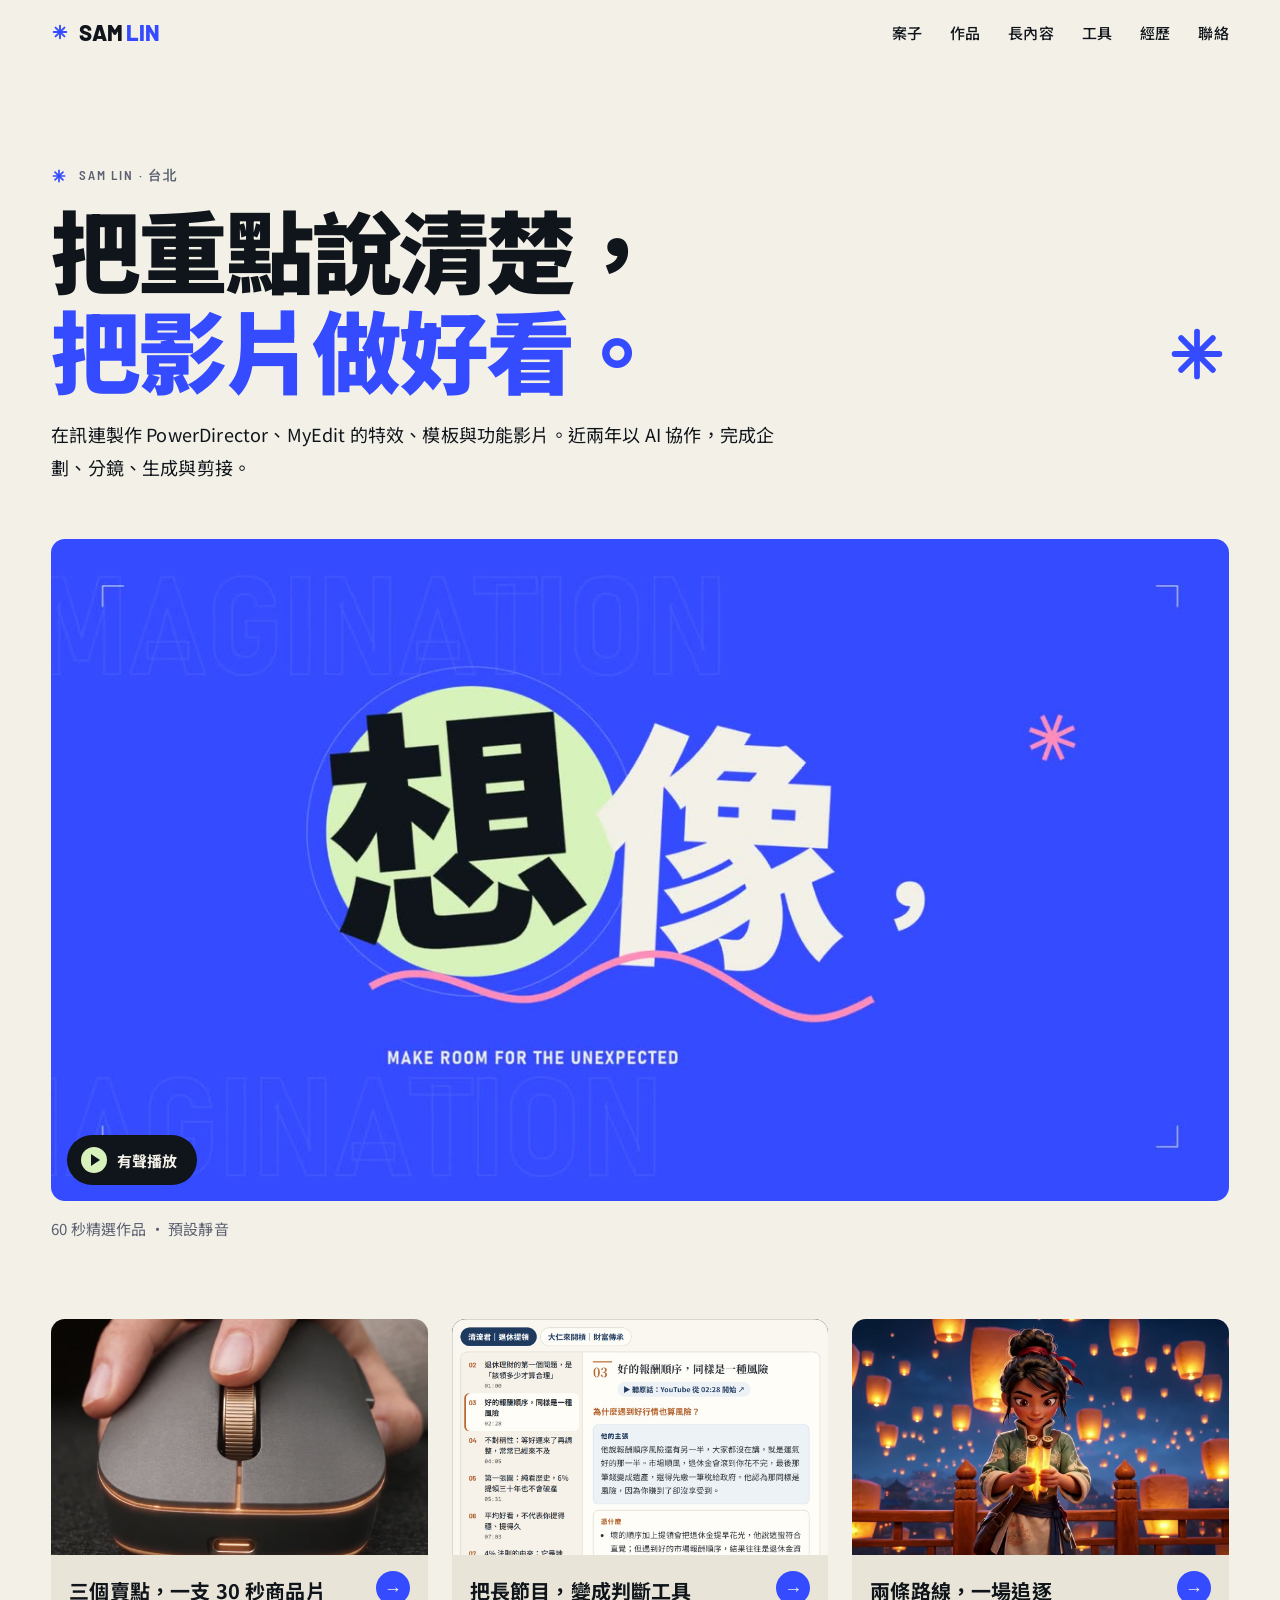
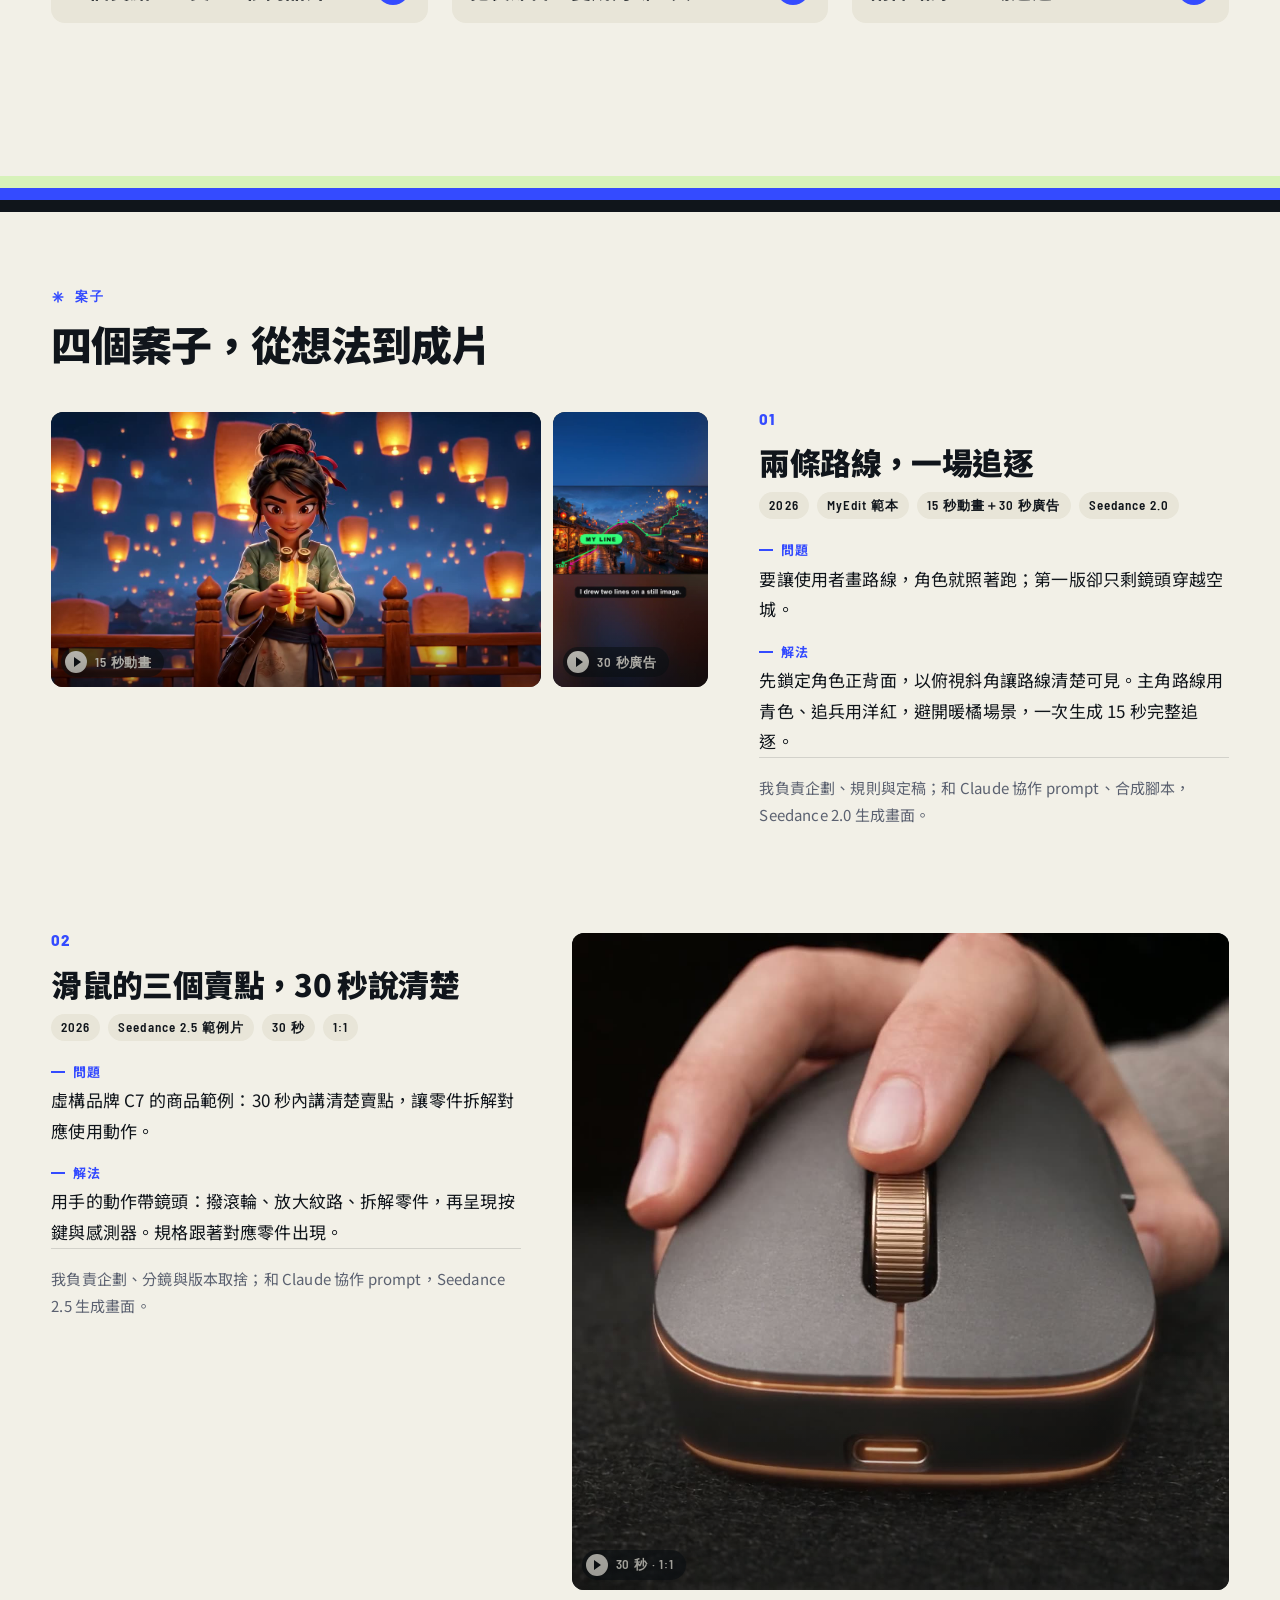
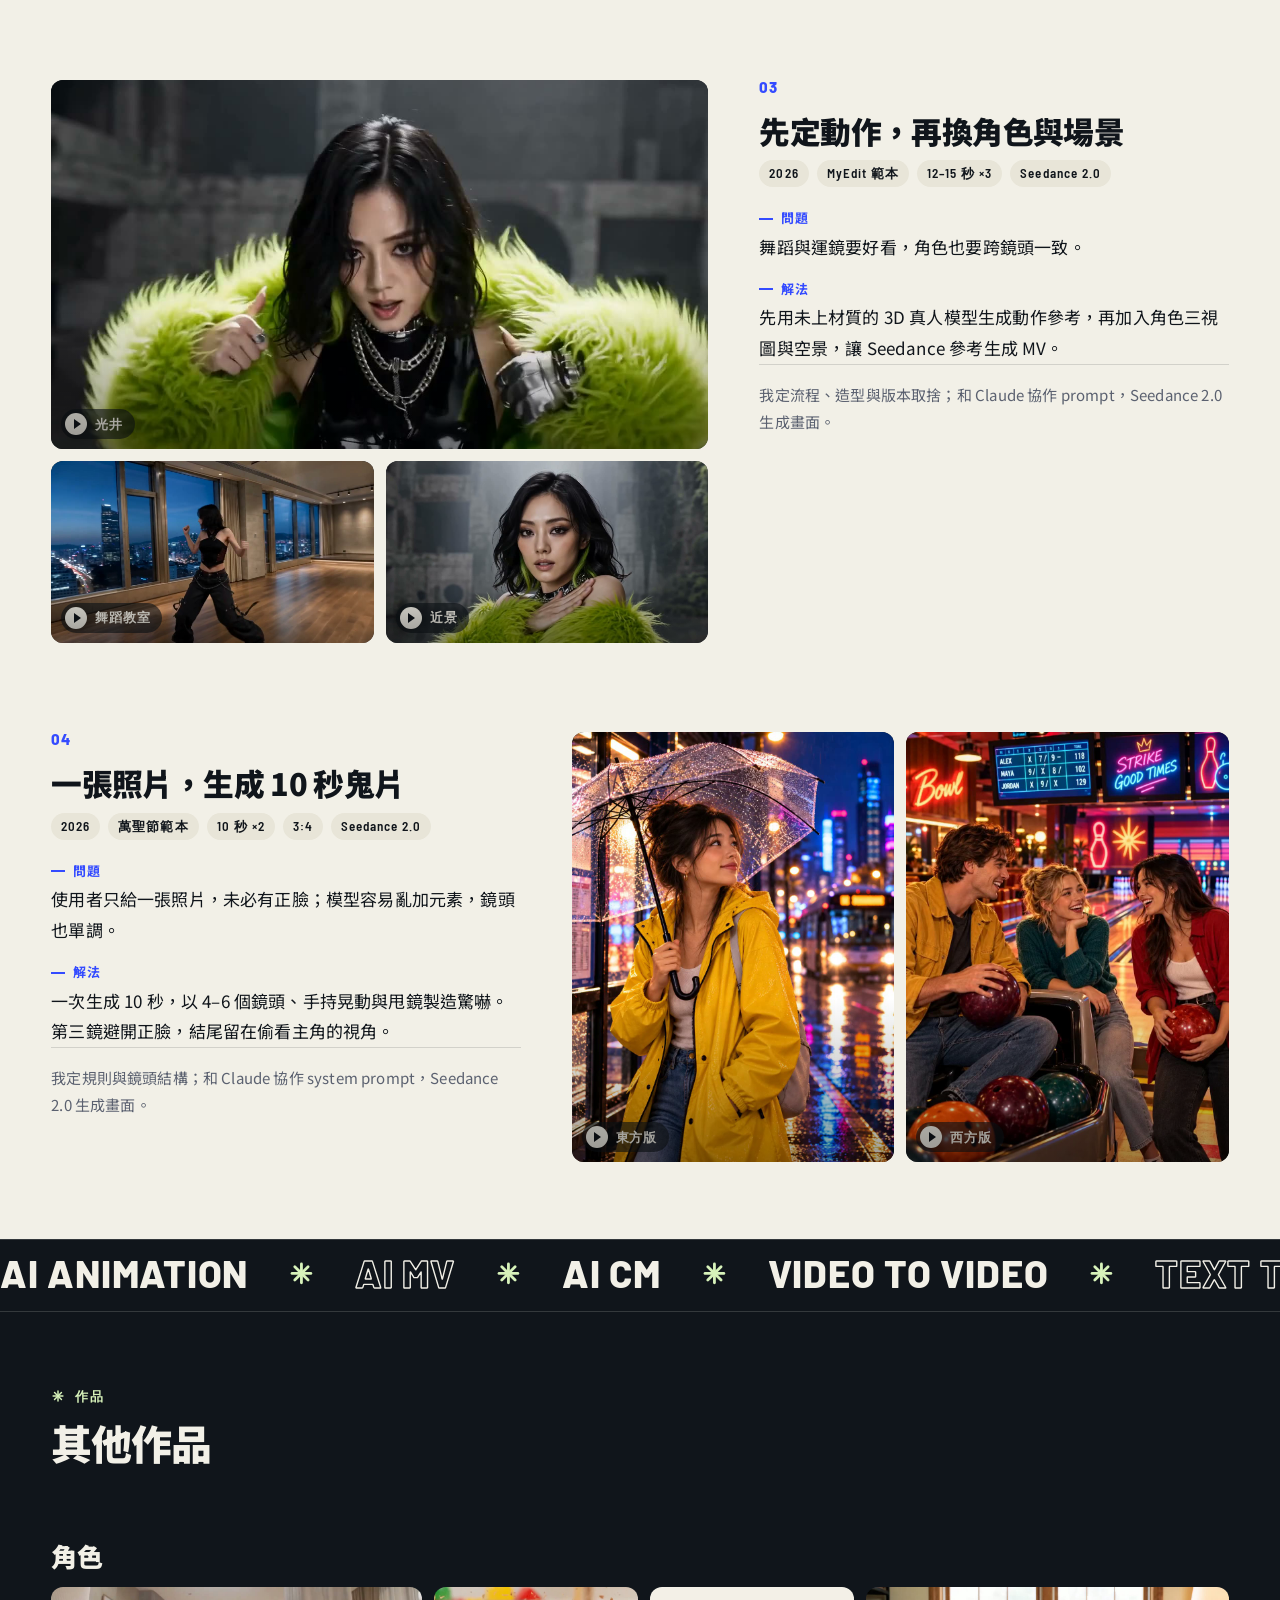
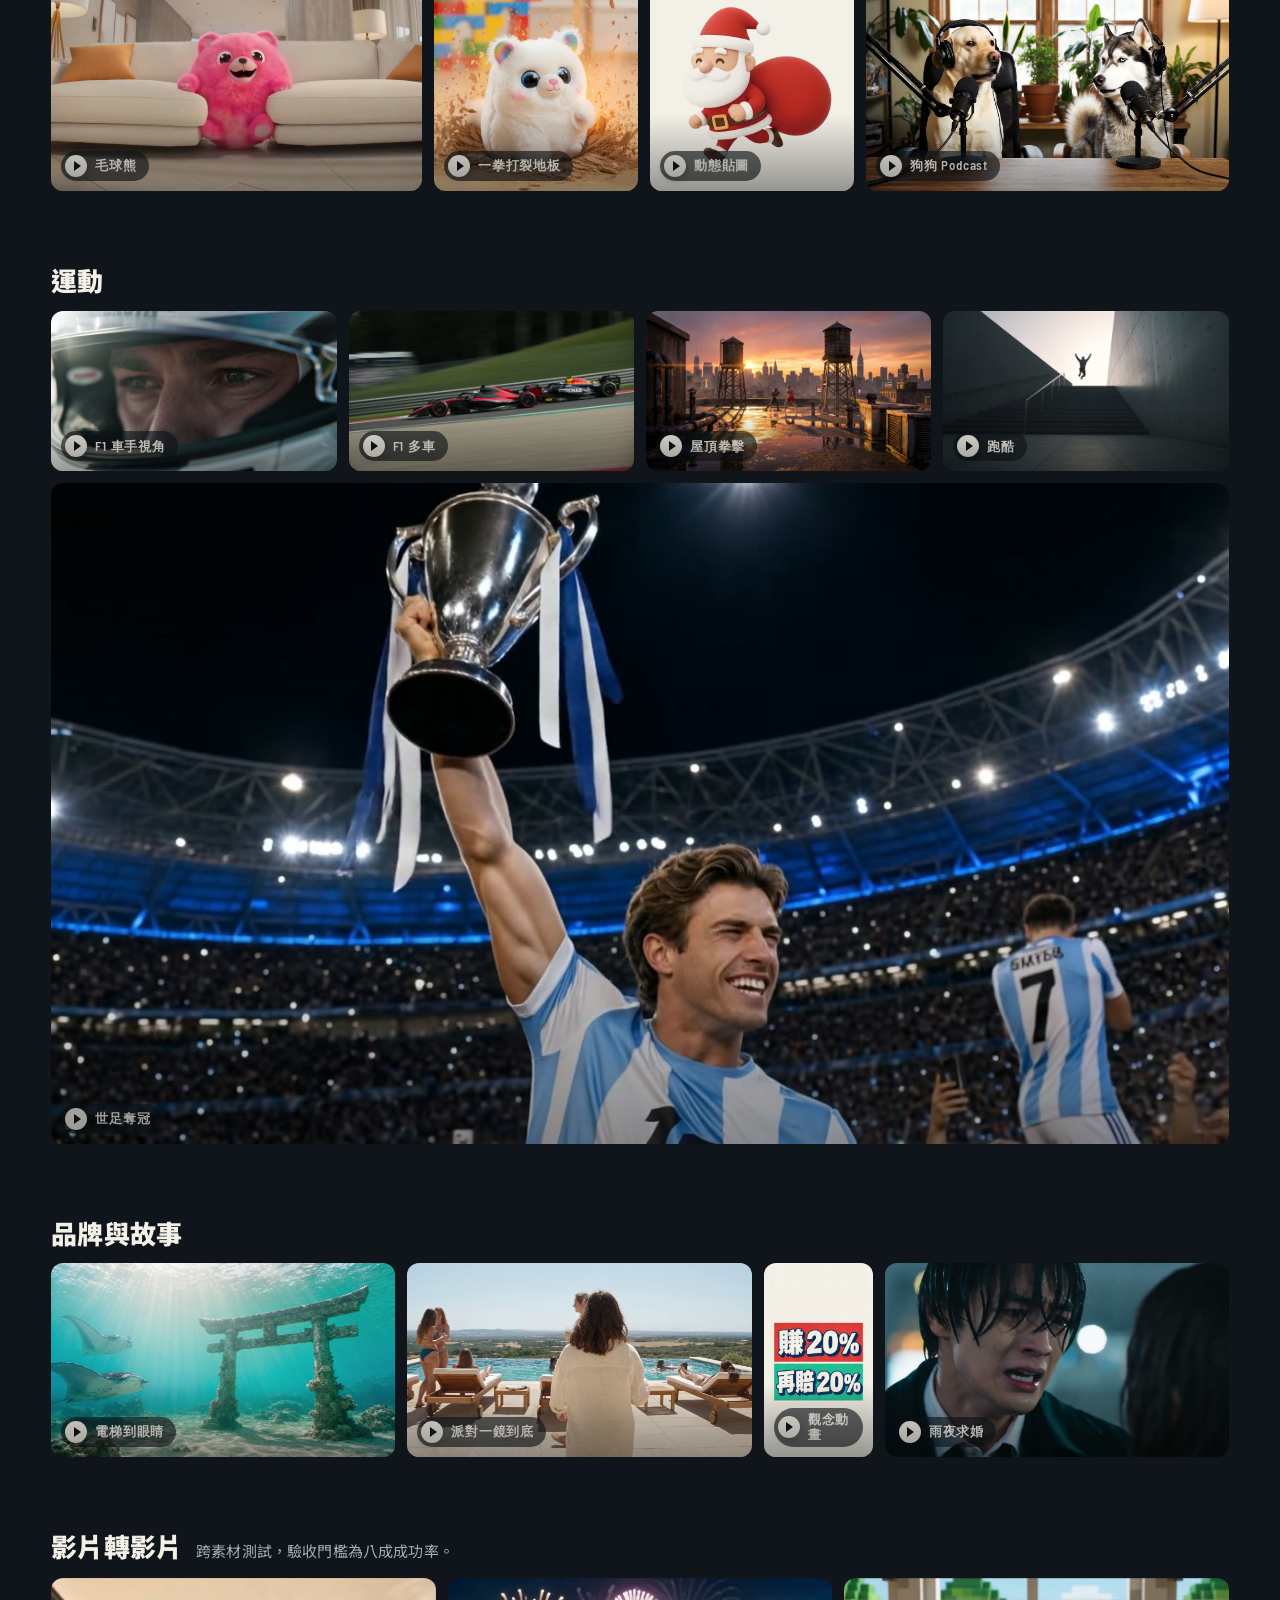
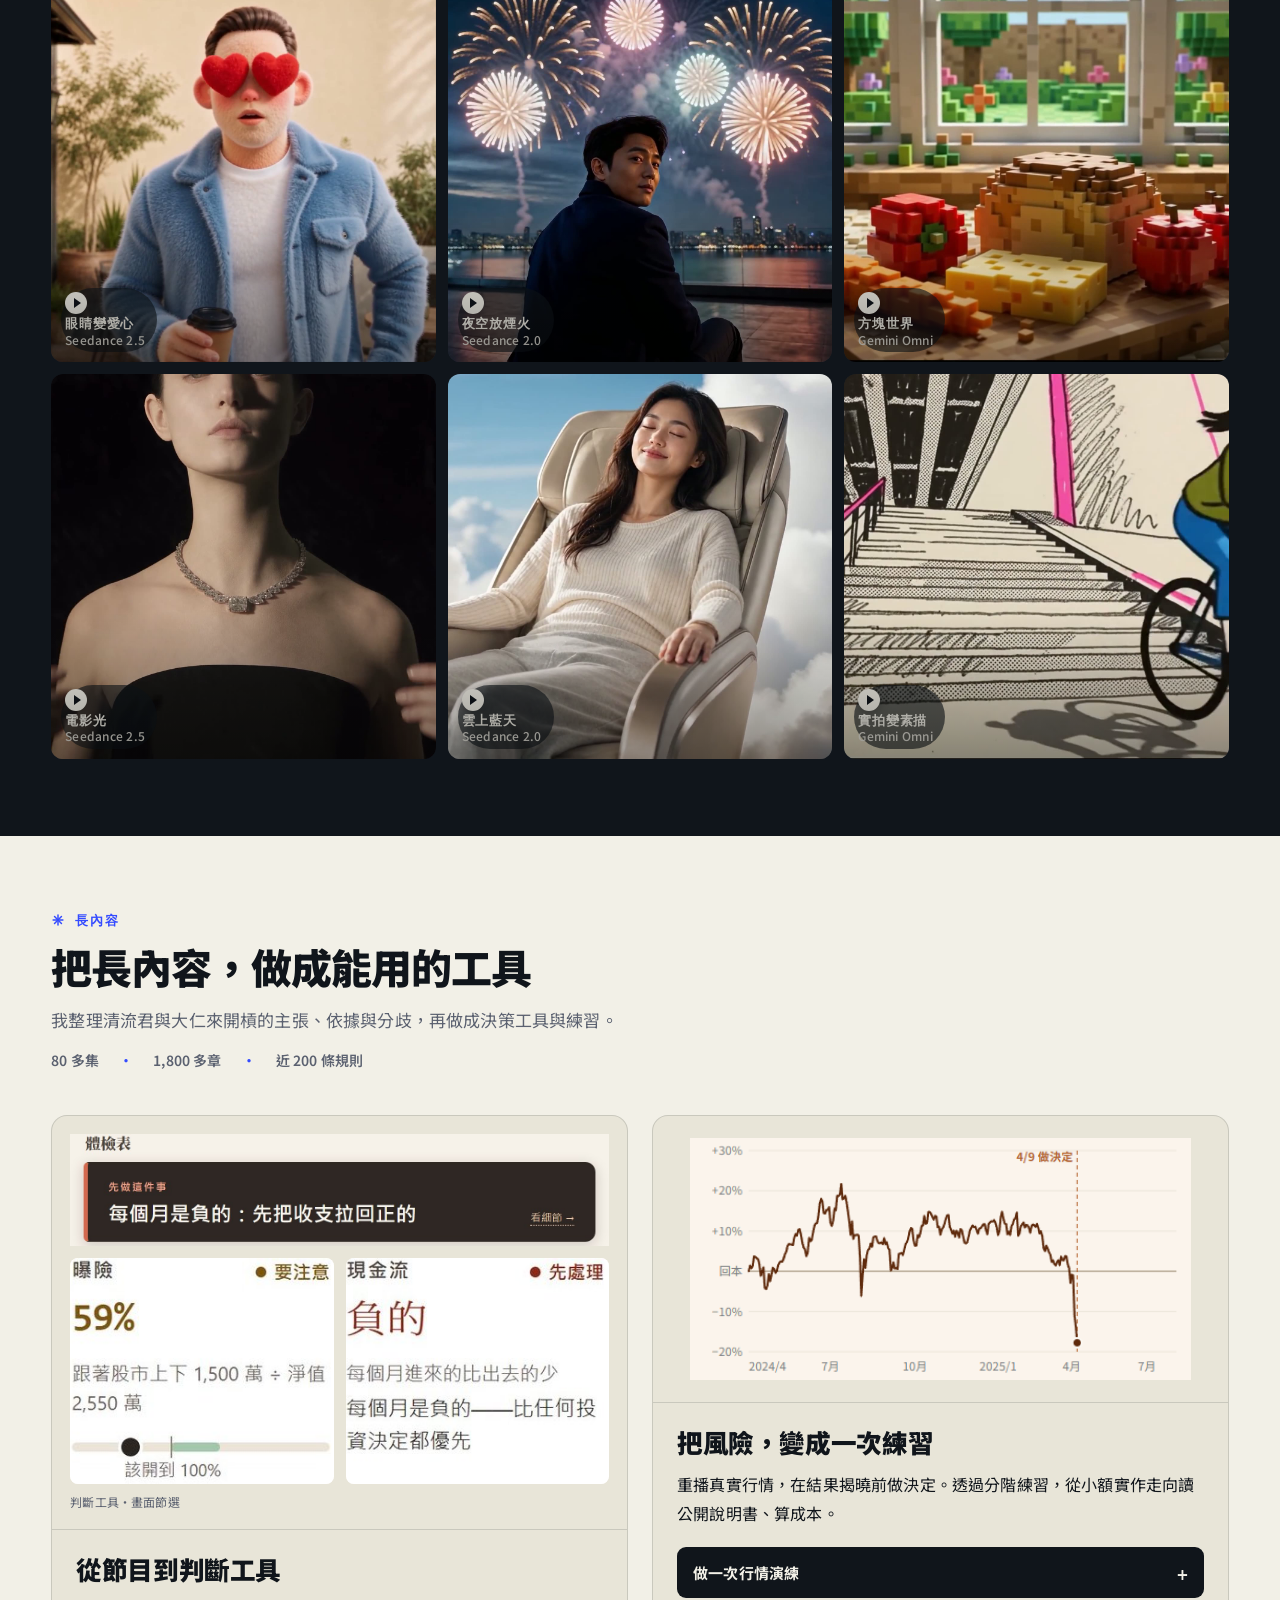
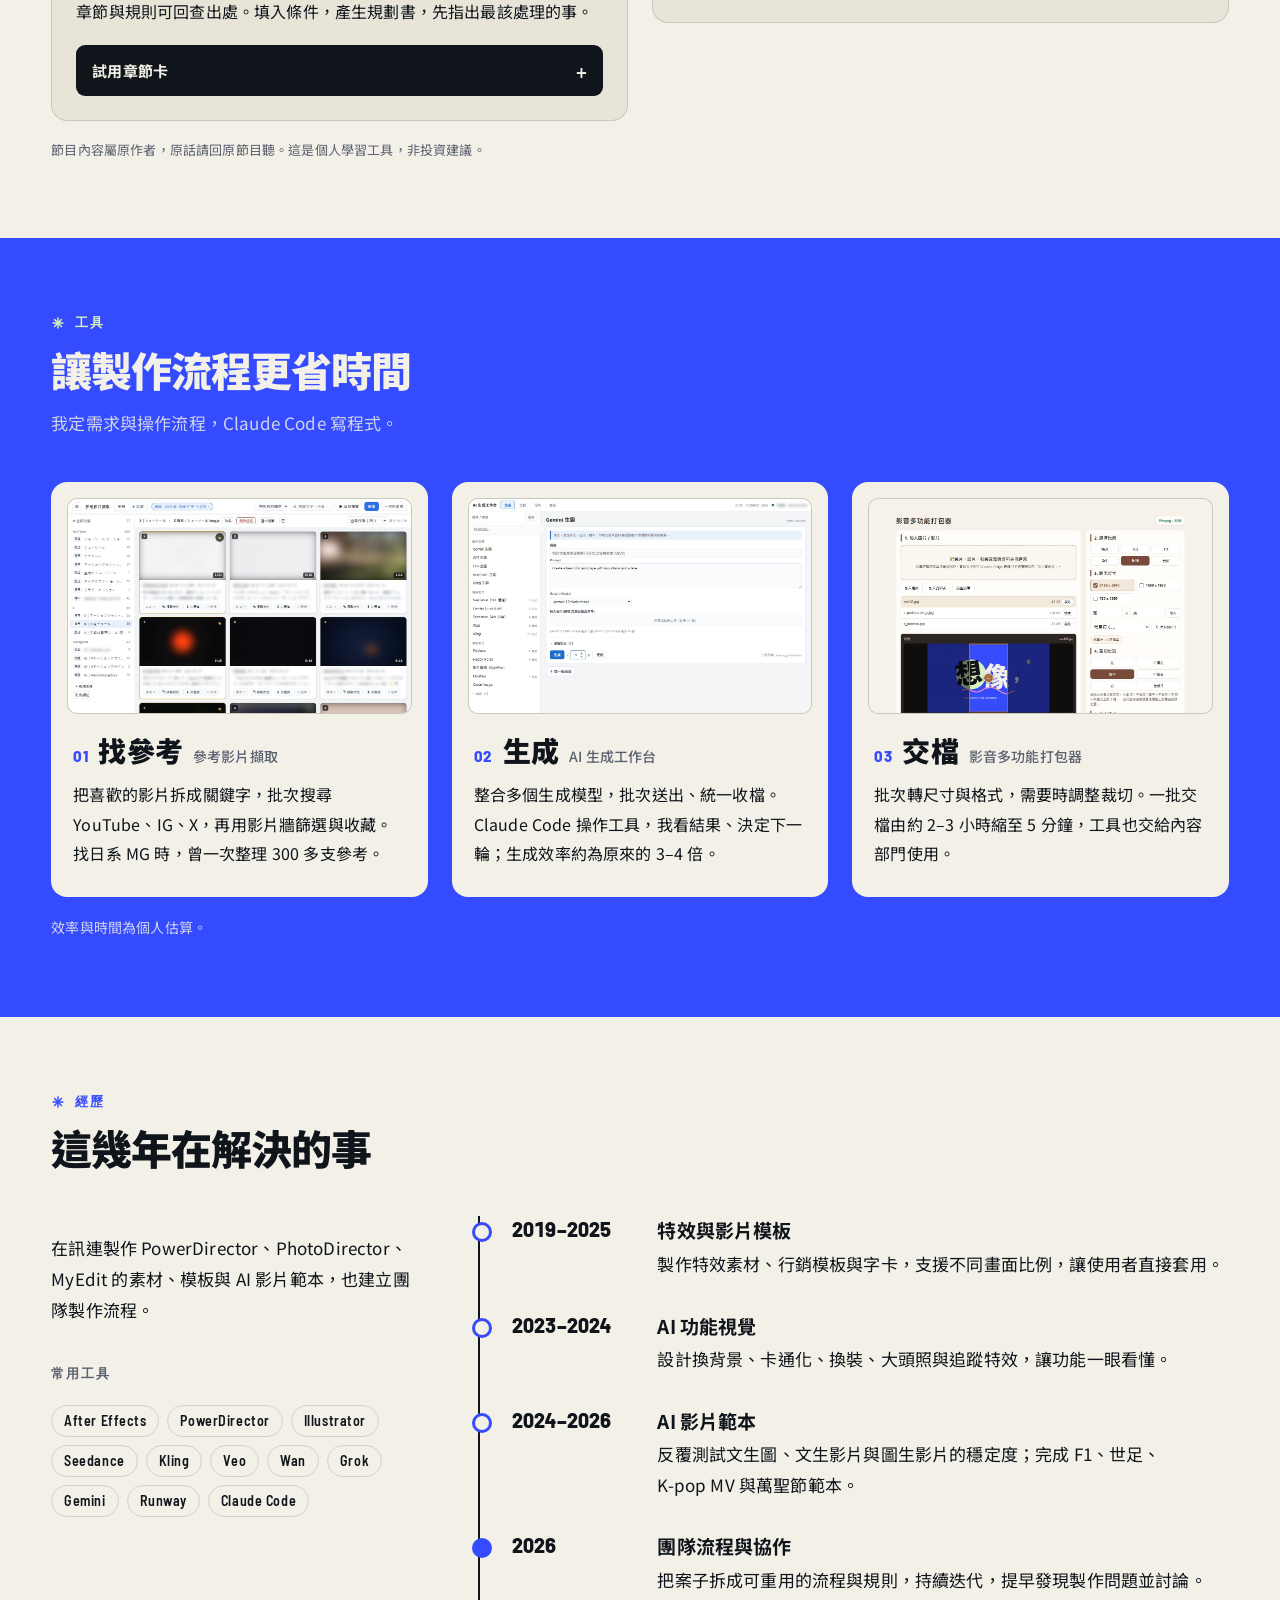
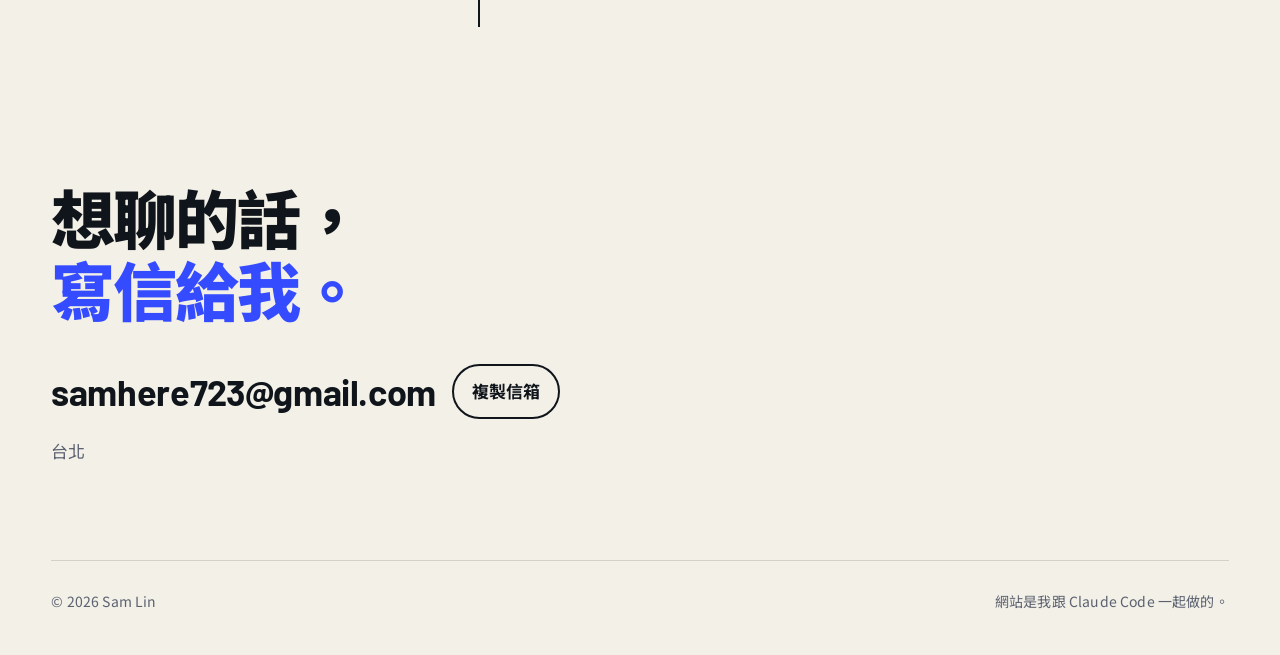
==== docs/index.html @ 6fba2be2 "Improve dashboard preview and remove redundant case copy" ====
<!doctype html>
<html lang="zh-Hant-TW">
<head>
<meta charset="utf-8">
<meta name="viewport" content="width=device-width, initial-scale=1, viewport-fit=cover">
<!--ARTIFACT-HEAD-->
<title>Sam Lin 作品集</title>
<meta name="description" content="Sam Lin，台北。把重點說清楚，把影片做好看。商業影片、動態設計與 AI 動畫。">
<link rel="preconnect" href="https://fonts.googleapis.com">
<link rel="preconnect" href="https://fonts.gstatic.com" crossorigin>
<link rel="stylesheet" href="https://fonts.googleapis.com/css2?family=Barlow:wght@500;700;800&family=Barlow+Semi+Condensed:wght@500;600;700&family=Noto+Sans+TC:wght@400;500;700;900&display=swap">
<link rel="stylesheet" href="assets/site.css">
<link rel="stylesheet" href="assets/drill.css">
<link rel="stylesheet" href="assets/chapters.css">
<!--/ARTIFACT-HEAD-->
</head>
<body>
<!--ARTIFACT-BODY-->
<svg width="0" height="0" style="position:absolute" aria-hidden="true">
  <symbol id="m" viewBox="0 0 40 40"><line x1="6" y1="20" x2="34" y2="20"/><line x1="20" y1="6" x2="20" y2="34"/><line x1="10.1" y1="10.1" x2="29.9" y2="29.9"/><line x1="29.9" y1="10.1" x2="10.1" y2="29.9"/></symbol>
</svg>

<header class="top" id="top">
  <div class="wrap">
    <a class="brand" href="#hero" aria-label="Sam Lin 回到頂端"><svg class="mark"><use href="#m"/></svg><span>SAM <span class="lin">LIN</span></span></a>
    <nav class="nav" aria-label="主選單">
      <a href="#cases">案子</a>
      <a href="#works" class="opt">作品</a>
      <a href="#longform" class="opt">長內容</a>
      <a href="#tools" class="opt">工具</a>
      <a href="#career" class="opt">經歷</a>
      <a href="#contact">聯絡</a>
    </nav>
  </div>
</header>

<main>
<section class="hero" id="hero">
  <div class="wrap">
    <div class="hero-head">
      <div>
        <p class="who label"><svg class="mark spin"><use href="#m"/></svg>Sam Lin · 台北</p>
        <h1 id="h1"><span class="l1">把重點說清楚，</span><span class="l2">把影片做好看。</span></h1>
      </div>
      <svg class="mark hero-mark spin" aria-hidden="true"><use href="#m"/></svg>
    </div>
    <p class="lede">在訊連製作 PowerDirector、MyEdit 的特效、模板與功能影片。近兩年以 AI 協作，完成企劃、分鏡、生成與剪接。</p>

    <div class="reel">
      <div class="reel-frame">
        <video id="reelLoop" src="media/reel60_v9_720.mp4" poster="media/poster/reel60_v9.jpg" autoplay muted loop playsinline preload="auto" aria-label="60 秒作品集剪輯，靜音循環播放"></video>
        <button class="play-btn" type="button" data-full="media/reel60_v9_1080.mp4" data-ratio="1.7778" data-title="60 秒作品集剪輯" data-note="這兩年的作品：運動、MV、角色動畫、鬼片範本、產品片、影片轉影片，精選成 60 秒。"><span class="tri"></span>有聲播放</button>
      </div>
      <div class="reel-bar"><p>60 秒精選作品 · 預設靜音</p></div>
    </div>

    <div class="proofs">
      <div class="proof-grid">
        <a class="proof" href="#case-mouse">
          <div class="media" data-autopv="media/pv/w_mouse.mp4"><img src="media/poster/w_mouse.jpg" alt="C7 滑鼠的磁力滾輪特寫" loading="lazy"></div>
          <div class="txt"><b>三個賣點，一支 <span class="nw">30 秒</span>商品片</b><span class="arrow" aria-hidden="true">→</span></div>
        </a>
        <a class="proof" href="#longform">
          <div class="media"><img src="img/fin_chapter_clear.jpg" alt="章節卡：清流君 EP33 第 3 章，左邊是章節列表，右邊是他的主張" loading="lazy" style="object-position: 0 0"></div>
          <div class="txt"><b>把長節目，變成判斷工具</b><span class="arrow" aria-hidden="true">→</span></div>
        </a>
        <a class="proof" href="#case-path">
          <div class="media" data-autopv="media/pv/w_lantern.mp4"><img src="media/poster/w_lantern.jpg" alt="3D 動畫少女在燈籠水鄉奔跑" loading="lazy"></div>
          <div class="txt"><b>兩條路線，一場追逐</b><span class="arrow" aria-hidden="true">→</span></div>
        </a>
      </div>
    </div>
  </div>
</section>

<div class="stripes pre" aria-hidden="true"><i></i><i></i><i></i></div>

<section class="sec" id="cases">
  <div class="wrap">
    <div class="sec-head">
      <p class="label"><svg class="mark"><use href="#m"/></svg>案子</p>
      <h2>四個案子，從想法到成片</h2>
    </div>

    <div class="cases">
      <!-- 1 -->
      <article class="case" id="case-path">
        <div class="case-media">
          <div class="reelrow">
            <button class="clip" type="button" style="--ar:1.7778" data-pv="media/pv/w_lantern.mp4" data-full="media/w_lantern.mp4" data-ratio="1.7778" data-title="燈籠水鄉的追逐（15 秒動畫）" data-note="一次生成 15 秒。主角的路線畫亮青色，追兵畫洋紅。">
              <img src="media/poster/w_lantern.jpg" alt="手拿發光卷軸的動畫少女，背景是滿天燈籠" loading="lazy"><span class="cap"><span class="dot"></span>15 秒動畫</span>
            </button>
            <button class="clip" type="button" style="--ar:.5625" data-pv="media/pv/w_explainer.mp4" data-full="media/w_explainer.mp4" data-ratio=".5625" data-title="MyEdit 路徑範本廣告（30 秒直式）" data-note="虛擬主持人講、畫面示範，全英文。畫面已定稿，配樂和音效還沒上。">
              <img src="media/poster/w_explainer.jpg" alt="直式廣告畫面，靜態圖上畫了一條綠色路線" loading="lazy"><span class="cap"><span class="dot"></span>30 秒廣告</span>
            </button>
          </div>
        </div>
        <div class="case-text">
          <p class="case-no">01</p>
          <h3>兩條路線，一場追逐</h3>
          <ul class="meta"><li>2026</li><li>MyEdit 範本</li><li>15 秒動畫＋30 秒廣告</li><li>Seedance 2.0</li></ul>
          <dl class="beats4">
            <div><dt>問題</dt><dd>要讓使用者畫路線，角色就照著跑；第一版卻只剩鏡頭穿越空城。</dd></div>
            <div><dt>解法</dt><dd>先鎖定角色正背面，以俯視斜角讓路線清楚可見。主角路線用青色、追兵用洋紅，避開暖橘場景，一次生成 15 秒完整追逐。</dd></div>
          </dl>
          <p class="role">我負責企劃、規則與定稿；和 Claude 協作 prompt、合成腳本，Seedance 2.0 生成畫面。</p>
        </div>
      </article>

      <!-- 2 -->
      <article class="case flip" id="case-mouse">
        <div class="case-media">
          <div class="reelrow">
            <button class="clip" type="button" style="--ar:1" data-pv="media/pv/w_mouse.mp4" data-full="media/w_mouse.mp4" data-ratio="1" data-title="C7 滑鼠（30 秒，1:1）" data-note="Seedance 2.5 的商品片範例，品牌是虛構的。手指撥滾輪，鏡頭就跟著鑽進去拆開。">
              <img src="media/poster/w_mouse.jpg" alt="手放在深灰色滑鼠上，金色滾輪，機身邊緣透出琥珀色光" loading="lazy"><span class="cap"><span class="dot"></span>30 秒 · 1:1</span>
            </button>
          </div>
        </div>
        <div class="case-text">
          <p class="case-no">02</p>
          <h3>滑鼠的三個賣點，30 秒說清楚</h3>
          <ul class="meta"><li>2026</li><li>Seedance 2.5 範例片</li><li>30 秒</li><li>1:1</li></ul>
          <dl class="beats4">
            <div><dt>問題</dt><dd>虛構品牌 C7 的商品範例：30 秒內講清楚賣點，讓零件拆解對應使用動作。</dd></div>
            <div><dt>解法</dt><dd>用手的動作帶鏡頭：撥滾輪、放大紋路、拆解零件，再呈現按鍵與感測器。規格跟著對應零件出現。</dd></div>
          </dl>
          <p class="role">我負責企劃、分鏡與版本取捨；和 Claude 協作 prompt，Seedance 2.5 生成畫面。</p>
        </div>
      </article>

      <!-- 3 -->
      <article class="case" id="case-dance">
        <div class="case-media">
          <div class="reelrow">
            <button class="clip" type="button" style="--ar:1.7778" data-pv="media/pv/w_mv_coat.mp4" data-full="media/w_mv_coat.mp4" data-ratio="1.7778" data-title="K-pop 舞蹈 MV：光井" data-note="角色三視圖＋空景＋動作參考片，Seedance 2.0 參考生影片。">
              <img src="media/poster/w_mv_coat.jpg" alt="穿螢光綠毛外套的舞者站在廢墟光井下" loading="lazy"><span class="cap"><span class="dot"></span>光井</span>
            </button>
          </div>
          <div class="reelrow">
            <button class="clip" type="button" style="--ar:1.7778" data-pv="media/pv/w_mv_dance.mp4" data-full="media/w_mv_dance.mp4" data-ratio="1.7778" data-title="K-pop 舞蹈 MV：舞蹈教室" data-note="同一個流程，換一個場景和角色。">
              <img src="media/poster/w_mv_dance.jpg" alt="夜景高樓裡的舞蹈教室，一位舞者" loading="lazy"><span class="cap"><span class="dot"></span>舞蹈教室</span>
            </button>
            <button class="clip" type="button" style="--ar:1.7778" data-pv="media/pv/w_mv_close.mp4" data-full="media/w_mv_close.mp4" data-ratio="1.7778" data-title="K-pop 舞蹈 MV：近景" data-note="先有分鏡再重新生成的版本。">
              <img src="media/poster/w_mv_close.jpg" alt="舞者近景，綠色毛外套" loading="lazy"><span class="cap"><span class="dot"></span>近景</span>
            </button>
          </div>
        </div>
        <div class="case-text">
          <p class="case-no">03</p>
          <h3>先定動作，再換角色與場景</h3>
          <ul class="meta"><li>2026</li><li>MyEdit 範本</li><li>12–15 秒 ×3</li><li>Seedance 2.0</li></ul>
          <dl class="beats4">
            <div><dt>問題</dt><dd>舞蹈與運鏡要好看，角色也要跨鏡頭一致。</dd></div>
            <div><dt>解法</dt><dd>先用未上材質的 3D 真人模型生成動作參考，再加入角色三視圖與空景，讓 Seedance 參考生成 MV。</dd></div>
          </dl>
          <p class="role">我定流程、造型與版本取捨；和 Claude 協作 prompt，Seedance 2.0 生成畫面。</p>
        </div>
      </article>

      <!-- 4 -->
      <article class="case flip" id="case-horror">
        <div class="case-media">
          <div class="reelrow">
            <button class="clip" type="button" style="--ar:.75" data-pv="media/pv/w_horror_east.mp4" data-full="media/w_horror_east.mp4" data-ratio=".75" data-title="萬聖節範本：東方版" data-note="雨夜的公車站。一張照片，一次生成 10 秒。">
              <img src="media/poster/w_horror_east.jpg" alt="雨夜公車站，穿黃色雨衣、撐透明傘的女生" loading="lazy"><span class="cap"><span class="dot"></span>東方版</span>
            </button>
            <button class="clip" type="button" style="--ar:.75" data-pv="media/pv/w_horror_west.mp4" data-full="media/w_horror_west.mp4" data-ratio=".75" data-title="萬聖節範本：西方版" data-note="保齡球館。最後一刀收在偷看主角的視角。">
              <img src="media/poster/w_horror_west.jpg" alt="保齡球館裡的三個朋友" loading="lazy"><span class="cap"><span class="dot"></span>西方版</span>
            </button>
          </div>
        </div>
        <div class="case-text">
          <p class="case-no">04</p>
          <h3>一張照片，生成 10 秒鬼片</h3>
          <ul class="meta"><li>2026</li><li>萬聖節範本</li><li>10 秒 ×2</li><li>3:4</li><li>Seedance 2.0</li></ul>
          <dl class="beats4">
            <div><dt>問題</dt><dd>使用者只給一張照片，未必有正臉；模型容易亂加元素，鏡頭也單調。</dd></div>
            <div><dt>解法</dt><dd>一次生成 10 秒，以 4–6 個鏡頭、手持晃動與甩鏡製造驚嚇。第三鏡避開正臉，結尾留在偷看主角的視角。</dd></div>
          </dl>
          <p class="role">我定規則與鏡頭結構；和 Claude 協作 system prompt，Seedance 2.0 生成畫面。</p>
        </div>
      </article>
    </div>
  </div>
</section>

<section class="dark" id="works">
  <div class="marquee" aria-hidden="true">
    <div class="marquee-track">
      <span>AI ANIMATION <svg class="mark"><use href="#m"/></svg></span><span>AI MV <svg class="mark"><use href="#m"/></svg></span><span>AI CM <svg class="mark"><use href="#m"/></svg></span><span>VIDEO TO VIDEO <svg class="mark"><use href="#m"/></svg></span><span>TEXT TO VIDEO <svg class="mark"><use href="#m"/></svg></span><span>TEMPLATE <svg class="mark"><use href="#m"/></svg></span>
      <span>AI ANIMATION <svg class="mark"><use href="#m"/></svg></span><span>AI MV <svg class="mark"><use href="#m"/></svg></span><span>AI CM <svg class="mark"><use href="#m"/></svg></span><span>VIDEO TO VIDEO <svg class="mark"><use href="#m"/></svg></span><span>TEXT TO VIDEO <svg class="mark"><use href="#m"/></svg></span><span>TEMPLATE <svg class="mark"><use href="#m"/></svg></span>
    </div>
  </div>
  <div class="wrap sec">
    <div class="sec-head">
      <p class="label"><svg class="mark"><use href="#m"/></svg>作品</p>
      <h2>其他作品</h2>
    </div>

    <div class="group">
      <div class="group-head"><h3>角色</h3></div>
      <div class="wall">
        <button class="clip" type="button" style="--ar:1.8182" data-pv="media/pv/w_bounce.mp4" data-full="media/w_bounce.mp4" data-ratio="1.8182" data-title="毛球熊在客廳裡彈來彈去" data-note="Grok 生成的角色短片，20 秒。最後撞上玻璃桌。"><img src="media/poster/w_bounce.jpg" alt="粉紅毛球熊坐在沙發上" loading="lazy"><span class="cap"><span class="dot"></span>毛球熊</span></button>
        <button class="clip" type="button" style="--ar:1" data-pv="media/pv/w_smash.mp4" data-full="media/w_smash.mp4" data-ratio="1" data-title="一拳打裂地板" data-note="Grok 生成，25 秒。白色小毛球一拳打下去，整片木地板從中間裂開。"><img src="media/poster/w_smash.jpg" alt="白色毛球小怪獸坐在裂開的木地板上" loading="lazy"><span class="cap"><span class="dot"></span>一拳打裂地板</span></button>
        <button class="clip" type="button" style="--ar:1" data-pv="media/pv/s_santa.mp4" data-full="media/s_santa.mp4" data-ratio="1" data-title="聖誕老人走路循環" data-note="聖誕角色的動態貼圖，原檔是綠幕輸出，這裡去背放在紙色底上。2025。"><img src="media/poster/s_santa.jpg" alt="背著紅布袋的聖誕老人" loading="lazy"><span class="cap"><span class="dot"></span>動態貼圖</span></button>
        <button class="clip" type="button" style="--ar:1.7778" data-pv="media/pv/s_podcast_dogs.mp4" data-full="media/s_podcast_dogs.mp4" data-ratio="1.7778" data-title="兩隻狗錄 Podcast" data-note="Veo 3 的範本測試，8 秒，有聲。2025。"><img src="media/poster/s_podcast_dogs.jpg" alt="兩隻狗戴耳機對著麥克風" loading="lazy"><span class="cap"><span class="dot"></span>狗狗 Podcast</span></button>
      </div>
    </div>

    <div class="group">
      <div class="group-head"><h3>運動</h3></div>
      <div class="wall">
        <button class="clip" type="button" style="--ar:1.7778" data-pv="media/pv/w_f1_helmet.mp4" data-full="media/w_f1_helmet.mp4" data-ratio="1.7778" data-title="F1 車手視角" data-note="4K 輸出，15 秒。"><img src="media/poster/w_f1_helmet.jpg" alt="F1 車手頭盔裡的眼睛" loading="lazy"><span class="cap"><span class="dot"></span>F1 車手視角</span></button>
        <button class="clip" type="button" style="--ar:1.7778" data-pv="media/pv/w_f1_cars.mp4" data-full="media/w_f1_cars.mp4" data-ratio="1.7778" data-title="F1 多車" data-note="4K 輸出，15 秒。"><img src="media/poster/w_f1_cars.jpg" alt="空拍 F1 賽道" loading="lazy"><span class="cap"><span class="dot"></span>F1 多車</span></button>
        <button class="clip" type="button" style="--ar:1.7778" data-pv="media/pv/w_boxing.mp4" data-full="media/w_boxing.mp4" data-ratio="1.7778" data-title="屋頂拳擊" data-note="Kling 生成，15 秒。"><img src="media/poster/w_boxing.jpg" alt="夕陽下屋頂上的兩個拳擊手" loading="lazy"><span class="cap"><span class="dot"></span>屋頂拳擊</span></button>
        <button class="clip" type="button" style="--ar:1.7778" data-pv="media/pv/w_skate.mp4" data-full="media/w_skate.mp4" data-ratio="1.7778" data-title="跑酷" data-note="照參考片生成的 8 秒片段，後來當影片轉影片的原始素材。"><img src="media/poster/w_skate.jpg" alt="逆光跳下階梯的人影" loading="lazy"><span class="cap"><span class="dot"></span>跑酷</span></button>
        <button class="clip" type="button" style="--ar:1.784" data-pv="media/pv/w_victory.mp4" data-full="media/w_victory.mp4" data-ratio="1.784" data-title="世足奪冠" data-note="世足範本的範例，美國、日本、台灣各一版，Kling 生成。這支是美國版。"><img src="media/poster/w_victory.jpg" alt="舉起獎盃的球員" loading="lazy"><span class="cap"><span class="dot"></span>世足奪冠</span></button>
      </div>
    </div>

    <div class="group">
      <div class="group-head"><h3>品牌與故事</h3></div>
      <div class="wall">
        <button class="clip" type="button" style="--ar:1.7778" data-pv="media/pv/w_worlds.mp4" data-full="media/w_worlds.mp4" data-ratio="1.7778" data-title="從電梯一路掉進一隻眼睛" data-note="Seedance 2.5 的文生影片範例，30 秒。電梯是往下的，所以每個轉場也往下走。結尾我只要眼睛閉起來，快剪的穿梭感要留著。"><img src="media/poster/w_worlds.jpg" alt="海底的鳥居和兩隻魟魚" loading="lazy"><span class="cap"><span class="dot"></span>電梯到眼睛</span></button>
        <button class="clip" type="button" style="--ar:1.781" data-pv="media/pv/w_party.mp4" data-full="media/w_party.mp4" data-ratio="1.781" data-title="派對一鏡到底，跳進泳池" data-note="Seedance 2.5 的圖生影片範例，30 秒。"><img src="media/poster/w_party.jpg" alt="走向無邊際泳池的女生" loading="lazy"><span class="cap"><span class="dot"></span>派對一鏡到底</span></button>
        <button class="clip" type="button" style="--ar:.5625" data-pv="media/pv/feib_idea2.mp4" data-full="media/feib_idea2_1080.mp4" data-ratio=".5625" data-title="賺 20% 再賠 20% 竟虧錢？" data-note="30 秒直式動畫。先用 AI 生出每一格的版面，把字和數字核對過，再生成影片、口白和音效。漲跌照台灣看盤的習慣，紅漲綠跌。"><img src="media/poster/feib_idea2.jpg" alt="直式動畫的開場：上半紅色色塊寫「賺 20%」，下半綠色色塊寫「再賠 20%」" loading="lazy"><span class="cap"><span class="dot"></span>觀念動畫</span></button>
        <button class="clip" type="button" style="--ar:1.7778" data-pv="media/pv/w_proposal.mp4" data-full="media/w_proposal.mp4" data-ratio="1.7778" data-title="雨夜求婚" data-note="日系純愛風的情緒戲，15 秒。"><img src="media/poster/w_proposal.jpg" alt="雨夜裡哭著拿出戒指的男生" loading="lazy"><span class="cap"><span class="dot"></span>雨夜求婚</span></button>
      </div>
    </div>

    <div class="group">
      <div class="group-head"><h3>影片轉影片</h3><p>跨素材測試，驗收門檻為八成成功率。</p></div>
      <div class="vtv">
        <button class="clip" type="button" data-pv="media/pv/vtv027_swipe.mp4" data-full="media/vtv027_swipe.mp4" data-ratio="1" data-title="眼睛變愛心" data-note="Seedance 2.5。這個效果是靠我指定參考圖怎麼裁做出來的。"><img src="media/poster/vtv027_swipe.jpg" alt="眼睛變成愛心的男生" loading="lazy"><span class="cap"><span class="dot"></span><span>眼睛變愛心<br><small>Seedance 2.5</small></span></span></button>
        <button class="clip" type="button" data-pv="media/pv/vtv028_swipe.mp4" data-full="media/vtv028_swipe.mp4" data-ratio="1" data-title="夜空放煙火" data-note="Seedance 2.0。"><img src="media/poster/vtv028_swipe.jpg" alt="河岸夜景上空的煙火" loading="lazy"><span class="cap"><span class="dot"></span><span>夜空放煙火<br><small>Seedance 2.0</small></span></span></button>
        <button class="clip" type="button" data-pv="media/pv/vtv029_swipe.mp4" data-full="media/vtv029_swipe.mp4" data-ratio="1" data-title="整個畫面變方塊世界" data-note="Gemini Omni。"><img src="media/poster/vtv029_swipe.jpg" alt="變成方塊像素的餐桌" loading="lazy"><span class="cap"><span class="dot"></span><span>方塊世界<br><small>Gemini Omni</small></span></span></button>
        <button class="clip" type="button" data-pv="media/pv/vtv030_swipe.mp4" data-full="media/vtv030_swipe.mp4" data-ratio="1" data-title="補一盞電影光" data-note="Seedance 2.5。"><img src="media/poster/vtv030_swipe.jpg" alt="戴鑽石項鍊的模特兒" loading="lazy"><span class="cap"><span class="dot"></span><span>電影光<br><small>Seedance 2.5</small></span></span></button>
        <button class="clip" type="button" data-pv="media/pv/vtv031_swipe.mp4" data-full="media/vtv031_swipe.mp4" data-ratio="1" data-title="按摩椅飄到雲上" data-note="Seedance 2.0。雲要藍天，不要夕陽。"><img src="media/poster/vtv031_swipe.jpg" alt="坐在按摩椅上飄在雲裡的女生" loading="lazy"><span class="cap"><span class="dot"></span><span>雲上藍天<br><small>Seedance 2.0</small></span></span></button>
        <button class="clip" type="button" data-pv="media/pv/vtv032_swipe.mp4" data-full="media/vtv032_swipe.mp4" data-ratio="1" data-title="實拍變素描" data-note="Gemini Omni。"><img src="media/poster/vtv032_swipe.jpg" alt="素描風格的階梯和單車騎士" loading="lazy"><span class="cap"><span class="dot"></span><span>實拍變素描<br><small>Gemini Omni</small></span></span></button>
      </div>
    </div>
  </div>
</section>

<section class="sec" id="longform">
  <div class="wrap">
    <div class="sec-head">
      <p class="label"><svg class="mark"><use href="#m"/></svg>長內容</p>
      <h2>把長內容，做成能用的工具</h2>
      <p>我整理清流君與大仁來開槓的主張、依據與分歧，再做成決策工具與練習。</p>
      <ul class="knowledge-meta" aria-label="整理規模"><li>80 多集</li><li>1,800 多章</li><li>近 200 條規則</li></ul>
    </div>
    <div class="knowledge-grid">
      <article class="knowledge-card">
        <figure class="knowledge-preview knowledge-preview--dashboard">
          <div class="dashboard-visual" role="img" aria-label="判斷工具的實際畫面節選：優先事項，以及曝險、現金流的狀態與診斷">
            <img class="dashboard-priority" src="img/fin_dash_top.jpg" alt="" loading="lazy" aria-hidden="true">
            <div class="dashboard-metrics" aria-hidden="true">
              <div class="dashboard-crop" style="--crop-left:-18.531469%"><img src="img/fin_dash.jpg" alt="" loading="lazy"></div>
              <div class="dashboard-crop" style="--crop-left:-254.545455%"><img src="img/fin_dash.jpg" alt="" loading="lazy"></div>
            </div>
          </div>
          <figcaption>判斷工具・畫面節選</figcaption>
        </figure>
        <div class="knowledge-copy">
          <h3>從節目到判斷工具</h3>
          <p>章節與規則可回查出處。填入條件，產生規劃書，先指出最該處理的事。</p>
        </div>
        <details class="demo-disclosure" id="chap-disclosure">
          <summary><span class="when-closed">試用章節卡</span><span class="when-open">收起章節卡</span></summary>
          <div class="demo-content"><figure class="shot chap-demo">
          <div class="ch" id="chap"><noscript>章節卡要開 JavaScript 才能點。</noscript></div>
          <figcaption>選章節看整理，點「聽原話」回到原節目。</figcaption>
        </figure>
            <p class="demo-method">每章整理主張與依據，視內容補上反駁與待查證項目。</p>
          </div>
        </details>
      </article>
      <article class="knowledge-card">
        <figure class="knowledge-preview"><img src="img/fin_replay_preview.png" alt="0050 行情演練：重播到 2025 年 4 月 9 日，讓讀者在看答案前做選擇" loading="lazy"></figure>
        <div class="knowledge-copy">
          <h3>把風險，變成一次練習</h3>
          <p>重播真實行情，在結果揭曉前做決定。透過分階練習，從小額實作走向讀公開說明書、算成本。</p>
        </div>
        <details class="demo-disclosure" id="drill-disclosure">
          <summary><span class="when-closed">做一次行情演練</span><span class="when-open">收起行情演練</span></summary>
          <div class="demo-content"><figure class="shot drill-demo" id="drill">
          <div class="dd">
            <h4 class="dd-t">2025 年 4 月：<wbr>連假回來，<wbr>0050 三天跌掉一成七</h4>
            <p class="dd-set">假設你從 2024 年 4 月起，每個月第一個交易日用收盤價買 1,000 元的 0050，可買零股、不算手續費，配息當天再買回去。股價都是證交所的收盤價。</p>
            <div class="dd-rp"><noscript>這個練習要開 JavaScript 才能玩。</noscript></div>
            <div class="dd-pick" hidden>
              <div class="dd-ask">4/9 晚上，你會怎麼做？</div>
              <div class="dd-opts">
                <label><input type="radio" name="dd-c" value="A">全部賣掉</label>
                <label><input type="radio" name="dd-c" value="B">先停扣，等穩了再說</label>
                <label><input type="radio" name="dd-c" value="C">照常扣款，什麼都不動</label>
                <label><input type="radio" name="dd-c" value="D">多買一點</label>
              </div>
              <button type="button" class="dd-btn main dd-go" disabled>看發生了什麼</button>
            </div>
            <div class="dd-reveal" hidden>
              <div class="dd-fb mine"></div>
              <div class="dd-fb after"></div>
              <p class="dd-caution"><b>這是事後才知道的。</b>當下沒有人知道會不會像 2000 年那樣一路跌下去。那一次，加權指數從 2000 年 2 月的高點跌了 66.2%，到 2003 年底都還比高點少四成多（不含息）。</p>
            </div>
          </div>
          <figcaption>重播行情，走到 4/9 再做決定。</figcaption>
        </figure>
          </div>
        </details>
      </article>
    </div>
    <p class="knowledge-note">節目內容屬原作者，原話請回原節目聽。這是個人學習工具，非投資建議。</p>
  </div>
</section>

<section class="sec blue" id="tools">
  <div class="wrap">
    <div class="sec-head">
      <p class="label"><svg class="mark"><use href="#m"/></svg>工具</p>
      <h2>讓製作流程更省時間</h2>
      <p>我定需求與操作流程，Claude Code 寫程式。</p>
    </div>
    <div class="steps">
      <article class="step">
        <figure class="step-shot"><img src="img/tool_ref.jpg" alt="參考影片擷取：左邊是搜尋來源，右邊排成一整面的影片，別人的影片和帳號已打霧" loading="lazy"></figure>
        <h3 class="step-k"><span class="n">01</span>找參考<span class="tn">參考影片擷取</span></h3>
        <p>把喜歡的影片拆成關鍵字，批次搜尋 YouTube、IG、X，再用影片牆篩選與收藏。找日系 MG 時，曾一次整理 300 多支參考。</p>
      </article>
      <article class="step">
        <figure class="step-shot"><img src="img/tool_gen.jpg" alt="AI 生成工作台：左邊列出各家生成模型，右邊是表單，生成鈕旁邊填次數" loading="lazy"></figure>
        <h3 class="step-k"><span class="n">02</span>生成<span class="tn">AI 生成工作台</span></h3>
        <p>整合多個生成模型，批次送出、統一收檔。Claude Code 操作工具，我看結果、決定下一輪；生成效率約為原來的 3–4 倍。</p>
      </article>
      <article class="step">
        <figure class="step-shot"><img src="img/tool_pack.jpg" alt="影音多功能打包器：三個檔案在清單裡，選了 9:16，預覽上有可以拖的裁切框" loading="lazy"></figure>
        <h3 class="step-k"><span class="n">03</span>交檔<span class="tn">影音多功能打包器</span></h3>
        <p>批次轉尺寸與格式，需要時調整裁切。一批交檔由約 2–3 小時縮至 5 分鐘，工具也交給內容部門使用。</p>
      </article>
    </div>
    <p class="steps-note">效率與時間為個人估算。</p>
  </div>
</section>

<section class="sec" id="career">
  <div class="wrap">
    <div class="sec-head">
      <p class="label"><svg class="mark"><use href="#m"/></svg>經歷</p>
      <h2>這幾年在解決的事</h2>
    </div>
    <div class="career">
      <div>
        <p>在訊連製作 PowerDirector、PhotoDirector、MyEdit 的素材、模板與 AI 影片範本，也建立團隊製作流程。</p>
        <div class="tools">
          <p class="label">常用工具</p>
          <div class="chips"><span>After Effects</span><span>PowerDirector</span><span>Illustrator</span><span>Seedance</span><span>Kling</span><span>Veo</span><span>Wan</span><span>Grok</span><span>Gemini</span><span>Runway</span><span>Claude Code</span></div>
        </div>
      </div>
      <ol class="tl">
        <li><span class="yr">2019–2025</span><div><b class="q">特效與影片模板</b><p>製作特效素材、行銷模板與字卡，支援不同畫面比例，讓使用者直接套用。</p></div></li>
        <li><span class="yr">2023–2024</span><div><b class="q">AI 功能視覺</b><p>設計換背景、卡通化、換裝、大頭照與追蹤特效，讓功能一眼看懂。</p></div></li>
        <li><span class="yr">2024–2026</span><div><b class="q">AI 影片範本</b><p>反覆測試文生圖、文生影片與圖生影片的穩定度；完成 F1、世足、<span class="nw">K-pop MV</span> 與萬聖節範本。</p></div></li>
        <li><span class="yr">2026</span><div><b class="q">團隊流程與協作</b><p>把案子拆成可重用的流程與規則，持續迭代，提早發現製作問題並討論。</p></div></li>
      </ol>
    </div>
  </div>
</section>

<section class="sec contact" id="contact">
  <div class="wrap">
    <h2>想聊的話，<br><span class="b">寫信給我。</span></h2>
    <div class="mail-row">
      <span class="mail" id="mail">samhere723@gmail.com</span>
      <button class="copy" type="button" id="copyMail">複製信箱</button>
    </div>
    <p class="muted">台北</p>
  </div>
</section>
</main>

<div class="wrap"><footer class="foot"><span>© 2026 Sam Lin</span><span>網站是我跟 Claude Code 一起做的。</span></footer></div>

<div class="lb" id="lb" hidden role="dialog" aria-modal="true" aria-labelledby="lbTitle">
  <div class="lb-inner">
    <div class="lb-stage"><video id="lbVideo" controls playsinline></video></div>
    <div class="lb-info">
      <div><h4 id="lbTitle"></h4><p id="lbNote"></p></div>
      <button class="lb-close" type="button" id="lbClose" aria-label="關閉">×</button>
    </div>
  </div>
</div>

<script src="assets/site.js"></script>
<script src="assets/drill_data.js"></script>
<script src="assets/drill.js"></script>
<script src="assets/chapters_data.js"></script>
<script src="assets/chapters.js"></script>
<!--/ARTIFACT-BODY-->
</body>
</html>
---- docs/assets/site.css ----
/* Layout: 紙色長頁 + 群青色塊當節拍;作品牆是一段墨色「放映廳」。色票照 60 秒 reel。 */
:root {
  --paper: #F2F0E7;
  --paper-2: #E8E5D8;
  --ink: #10151B;
  --ink-2: #19202A;
  --blue: #344BFF;
  --blue-deep: #2236E0;
  --mint: #D7F2BA;
  --pink: #FF8CB9;
  --muted: #5B6170;
  --muted-on-ink: #A7ADB8;
  --line: rgba(16, 21, 27, .14);
  --line-on-ink: rgba(242, 240, 231, .16);

  --f-display: 'Noto Sans TC', 'Microsoft JhengHei', 'PingFang TC', sans-serif;
  --f-latin: 'Barlow', 'Bahnschrift', 'DIN Alternate', 'Arial Narrow', sans-serif;
  --f-label: 'Barlow Semi Condensed', 'Bahnschrift', 'DIN Condensed', 'Arial Narrow', sans-serif;
  --f-body: 'Noto Sans TC', 'Microsoft JhengHei', 'PingFang TC', system-ui, sans-serif;

  --ease: cubic-bezier(.2, 0, 0, 1);
  --ease-in: cubic-bezier(.3, 0, 1, 1);
  --spring: cubic-bezier(.175, .885, .32, 1.275);
  --t-quick: 160ms;
  --t-std: 320ms;
  --t-slow: 700ms;

  --gutter: clamp(16px, 4vw, 56px);
  --maxw: 1320px;
  color-scheme: light;
}

* { box-sizing: border-box; }
html { -webkit-text-size-adjust: 100%; scroll-padding-top: 76px; }
body {
  margin: 0;
  background: var(--paper);
  color: var(--ink);
  font: 400 17px/1.8 var(--f-body);
  letter-spacing: .01em;
  overflow-x: hidden;
}
img, video { max-width: 100%; display: block; }
a { color: inherit; }
button { font: inherit; color: inherit; }
:focus-visible { outline: 3px solid var(--blue); outline-offset: 3px; border-radius: 4px; }

.wrap { max-width: var(--maxw); margin-inline: auto; padding-inline: var(--gutter); }
.label {
  font: 600 13px/1.2 var(--f-label);
  letter-spacing: .14em;
  text-transform: uppercase;
}
.muted { color: var(--muted); }

/* ---------- 品牌記號:米字 ---------- */
.mark { display: inline-block; width: 1em; height: 1em; flex: none; fill: none; stroke: currentColor; stroke-width: 4.2; stroke-linecap: round; overflow: visible; }
.spin { animation: spin 14s linear infinite; }
@keyframes spin { to { rotate: 360deg; } }
h1, h2, h3, .proof b, .big-num span { word-break: keep-all; overflow-wrap: anywhere; }
.nw { white-space: nowrap; }

/* ---------- 頁首 ---------- */
.top {
  position: sticky;
  top: env(safe-area-inset-top, 0px);
  z-index: 40;
  background: var(--paper);
  border-bottom: 1px solid transparent;
  transition: border-color var(--t-std) var(--ease);
}
.top.scrolled { border-bottom-color: var(--line); }
.top .wrap { display: flex; align-items: center; gap: 24px; min-height: 64px; }
.brand { display: inline-flex; align-items: center; gap: 10px; text-decoration: none; font: 800 22px/1 var(--f-latin); letter-spacing: -.01em; }
.brand .lin { color: var(--blue); }
.brand .mark { color: var(--blue); width: 18px; height: 18px; }
.nav { margin-left: auto; display: flex; align-items: center; gap: clamp(12px, 2.2vw, 28px); }
.nav a { text-decoration: none; font: 500 15px/1 var(--f-body); color: var(--ink); padding-block: 8px; position: relative; }
.nav a:not(.pill)::after {
  content: ""; position: absolute; left: 0; right: 0; bottom: 2px; height: 2px;
  background: var(--blue); transform: scaleX(0); transform-origin: left;
  transition: transform var(--t-quick) var(--ease);
}
.nav a:not(.pill):hover::after { transform: scaleX(1); }
.pill {
  display: inline-flex; align-items: center; gap: 8px;
  padding: 10px 16px !important; border-radius: 999px;
  background: var(--blue); color: var(--paper) !important;
  font-weight: 700 !important;
  transition: background var(--t-quick) var(--ease), transform var(--t-quick) var(--ease);
}
.pill:hover { background: var(--blue-deep); transform: translateY(-1px); }
@media (max-width: 760px) {
  .nav .opt { display: none; }
  .top .wrap { gap: 12px; }
}

/* ---------- 開場 ---------- */
.hero { padding-block: clamp(36px, 7vw, 96px) clamp(32px, 5vw, 64px); }
.hero-head { display: grid; grid-template-columns: minmax(0, 1fr) auto; gap: 20px; align-items: end; }
.hero-head > div { min-width: 0; }
.hero h1 {
  margin: 14px 0 0;
  font: 900 clamp(48px, 7vw, 96px)/1.12 var(--f-display);
  letter-spacing: -.035em;
  text-wrap: balance;
}
.hero h1 .l1, .hero h1 .l2 { display: block; white-space: nowrap; text-wrap: nowrap; }
.hero h1 .l2 { color: var(--blue); }
.hero h1 .ch { display: inline-block; }
.hero .who { display: flex; align-items: center; gap: 12px; color: var(--muted); }
.hero .who .mark { color: var(--blue); width: 16px; height: 16px; }
.hero-mark { color: var(--blue); width: clamp(40px, 5vw, 72px); height: clamp(40px, 5vw, 72px); margin-bottom: 12px; stroke-width: 3.6; }
.lede { max-width: 42em; margin: 20px 0 0; font-size: 18px; line-height: 1.8; color: var(--ink); }

@media (max-width: 760px) {
  .hero h1 { font-size: clamp(30px, 10.5vw, 72px); }
  .hero-head { gap: 16px; }
  .hero-mark { width: 36px; height: 36px; }
  .lede { font-size: 17px; }
}

/* 窄手機保留大標兩行，縮小旁邊圖形以留足文字寬度。 */
@media (max-width: 360px) {
  .hero-head { gap: 12px; }
  .hero h1 { font-size: clamp(30px, 10.5vw, 38px); }
  .hero-mark { width: 40px; height: 40px; }
}

.reel { margin-top: clamp(28px, 4.5vw, 56px); }
.reel-frame {
  position: relative; aspect-ratio: 16 / 9; border-radius: 14px; overflow: hidden;
  background: var(--ink); max-width: 100%;
}
.reel-frame video { width: 100%; height: 100%; object-fit: cover; }
.reel-bar { display: flex; align-items: center; gap: 16px; flex-wrap: wrap; margin-top: 14px; }
.reel-bar p { margin: 0; color: var(--muted); font-size: 15px; }
.play-btn {
  display: inline-flex; align-items: center; gap: 10px;
  border: 0; cursor: pointer; border-radius: 999px;
  padding: 12px 20px 12px 14px;
  background: var(--ink); color: var(--paper);
  font: 700 15px/1 var(--f-body);
  transition: transform var(--t-quick) var(--ease), background var(--t-quick) var(--ease);
}
.play-btn:hover { transform: translateY(-1px); background: var(--blue); }
.play-btn .tri { width: 26px; height: 26px; border-radius: 50%; background: var(--mint); display: grid; place-items: center; }
.play-btn .tri::before { content: ""; border-left: 9px solid var(--ink); border-block: 6px solid transparent; margin-left: 3px; }
.reel-frame .play-btn { position: absolute; left: 16px; bottom: 16px; }

/* 三張「先看這三件」 */
.proofs { margin-top: clamp(40px, 6vw, 80px); }
.proofs .label { color: var(--muted); }
.proof-grid { display: grid; grid-template-columns: repeat(3, minmax(0, 1fr)); gap: clamp(12px, 2vw, 24px); margin-top: 16px; }
.proof {
  display: grid; grid-template-rows: auto 1fr; text-decoration: none;
  border-radius: 14px; overflow: hidden; background: var(--paper-2);
  transition: transform var(--t-std) var(--ease);
}
.proof:hover { transform: translateY(-4px); }
.proof .media { aspect-ratio: 16 / 10; background: var(--ink); overflow: hidden; position: relative; }
.proof .media img, .proof .media video { width: 100%; height: 100%; object-fit: cover; }
.proof .txt { display: flex; align-items: flex-end; justify-content: space-between; gap: 12px; padding: 16px 18px 18px; }
.proof .txt b { font: 700 clamp(17px, 1.6vw, 20px)/1.45 var(--f-display); }
.proof .arrow { flex: none; width: 34px; height: 34px; border-radius: 50%; background: var(--blue); color: var(--paper); display: grid; place-items: center; font: 700 18px/1 var(--f-latin); transition: transform var(--t-quick) var(--ease); }
.proof:hover .arrow { transform: translateX(3px); }
@media (max-width: 860px) { .proof-grid { grid-template-columns: minmax(0, 1fr); } .proof { grid-template-columns: 42% minmax(0, 1fr); grid-template-rows: auto; } .proof .media { aspect-ratio: auto; min-height: 112px; } }

/* Keep mobile shortcut titles readable beside the thumbnails. */
@media (max-width: 520px) {
  .proof .txt { gap: 8px; padding: 12px; }
  .proof .arrow { width: 24px; height: 24px; font-size: 16px; }
}

/* ---------- 色帶分隔(reel 的 stripes 轉場) ---------- */
.stripes { display: grid; gap: 0; margin-block: clamp(48px, 7vw, 96px) 0; overflow: hidden; }
.stripes i { display: block; height: 12px; transition: transform 900ms var(--ease); }
.stripes i:nth-child(1) { background: var(--mint); }
.stripes i:nth-child(2) { background: var(--blue); }
.stripes i:nth-child(3) { background: var(--ink); }
.stripes.pre i:nth-child(1) { transform: translateX(-18%); }
.stripes.pre i:nth-child(2) { transform: translateX(12%); }
.stripes.pre i:nth-child(3) { transform: translateX(-8%); }

/* ---------- 段落標題 ---------- */
.sec { padding-block: clamp(48px, 6vw, 88px); }
.sec-head { display: grid; gap: 14px; margin-bottom: clamp(28px, 4vw, 44px); }
.sec-head .label { color: var(--blue); display: inline-flex; align-items: center; gap: 10px; }
.sec-head .label .mark { width: 14px; height: 14px; }
.sec-head h2 { margin: 0; font: 900 clamp(28px, 3.2vw, 48px)/1.2 var(--f-display); letter-spacing: -.025em; text-wrap: balance; }
.sec-head p { margin: 0; color: var(--muted); max-width: 36em; text-wrap: pretty; }

/* ---------- 四個案子 ---------- */
.cases { display: grid; gap: clamp(56px, 7vw, 96px); }
.case { display: grid; grid-template-columns: minmax(0, 7fr) minmax(0, 5fr); gap: clamp(24px, 4vw, 64px); align-items: start; }
.case.flip { grid-template-columns: minmax(0, 5fr) minmax(0, 7fr); }
.case.flip .case-media { order: 2; }
.case-media { display: grid; gap: 12px; position: sticky; top: 92px; }
.case-text { min-width: 0; }
.case-no { font: 800 15px/1 var(--f-latin); color: var(--blue); letter-spacing: .06em; }
.case h3 { margin: 12px 0 10px; font: 900 clamp(24px, 2.4vw, 32px)/1.3 var(--f-display); letter-spacing: -.02em; text-wrap: balance; }
.meta { display: flex; flex-wrap: wrap; gap: 6px 8px; margin: 0 0 22px; padding: 0; list-style: none; }
.meta li { font: 600 13px/1 var(--f-label); letter-spacing: .08em; padding: 7px 10px; border-radius: 999px; background: var(--paper-2); color: var(--ink); }
.case-text p { margin: 0 0 1.05em; max-width: 34em; }
.role { margin-top: 22px; padding-top: 16px; border-top: 1px solid var(--line); font-size: 15px; color: var(--muted); max-width: 34em; }
.case-text q { quotes: "「" "」"; color: var(--blue-deep); font-weight: 500; }
/* 四拍（案子和提案頁共用）：「我看到的」那一拍放大 */
.beats4 { margin: 0; display: grid; gap: 18px; max-width: 34em; }
.beats4 > div { display: grid; gap: 4px; }
.beats4 dt { display: flex; align-items: center; gap: 8px; font: 700 13px/1.4 var(--f-display); color: var(--blue); letter-spacing: .04em; }
.beats4 dt::before { content: ""; width: 14px; height: 2px; background: currentColor; flex: none; }
.beats4 dd { margin: 0; }
.beats4 .see dd { font: 700 clamp(17px, 1.7vw, 20px)/1.65 var(--f-display); }
.beats4 q { quotes: "「" "」"; color: var(--blue-deep); font-weight: 500; }
@media (max-width: 900px) {
  .case, .case.flip { grid-template-columns: minmax(0, 1fr); }
  .case.flip .case-media { order: 0; }
  .case-media { position: static; }
}

/* 片框:等高排列(依比例分配寬度) */
.reelrow { display: flex; gap: 12px; flex-wrap: wrap; }
.clip {
  --ar: 1.7778;
  position: relative; flex: var(--ar) 1 0; min-width: calc(var(--ar) * 92px);
  aspect-ratio: var(--ar); border-radius: 12px; overflow: hidden;
  background: var(--ink); cursor: pointer; border: 0; padding: 0; text-align: left;
  max-width: 100%;
}
.clip img, .clip video { position: absolute; inset: 0; width: 100%; height: 100%; object-fit: cover; }
.clip video { opacity: 0; transition: opacity var(--t-std) var(--ease); }
.clip.playing video { opacity: 1; }
.clip .cap {
  position: absolute; left: 10px; bottom: 10px; right: 10px; display: flex; align-items: center; gap: 8px;
  font: 600 13px/1.2 var(--f-label); letter-spacing: .06em; color: var(--paper);
  pointer-events: none; right: auto; max-width: calc(100% - 20px);
  background: rgba(16, 21, 27, .62); padding: 4px 12px 4px 4px; border-radius: 999px;
}
.clip .cap .dot { width: 22px; height: 22px; border-radius: 50%; background: var(--paper); flex: none; display: grid; place-items: center; box-shadow: 0 2px 10px rgba(0, 0, 0, .25); }
.clip .cap .dot::before { content: ""; border-left: 7px solid var(--ink); border-block: 5px solid transparent; margin-left: 2px; }
.clip::after { content: ""; position: absolute; inset: 0; background: linear-gradient(transparent 62%, rgba(0, 0, 0, .38)); pointer-events: none; }
.clip:hover img { transform: scale(1.025); }
.clip img { transition: transform 600ms var(--ease); }

/* ---------- 作品牆(墨色放映廳) ---------- */
.dark { background: var(--ink); color: var(--paper); }
.dark .sec-head .label { color: var(--mint); }
.dark .sec-head p, .dark .muted { color: var(--muted-on-ink); }
.marquee { overflow: hidden; border-block: 1px solid var(--line-on-ink); padding-block: 14px; white-space: nowrap; }
.marquee-track { display: inline-flex; gap: 40px; animation: marq 38s linear infinite; padding-right: 40px; }
.marquee span { display: inline-flex; align-items: center; gap: 40px; font: 800 clamp(22px, 3vw, 40px)/1 var(--f-latin); letter-spacing: .02em; color: var(--paper); }
.marquee span:nth-child(3n+2) { color: transparent; -webkit-text-stroke: 1.4px var(--paper); }
.marquee .mark { color: var(--mint); width: .7em; height: .7em; }
@keyframes marq { to { transform: translateX(-50%); } }

.group { margin-top: clamp(40px, 6vw, 72px); }
.group:first-of-type { margin-top: 0; }
.group-head { display: flex; align-items: baseline; gap: 14px; flex-wrap: wrap; margin-bottom: 14px; }
.group-head h3 { margin: 0; font: 900 clamp(20px, 2.2vw, 26px)/1.3 var(--f-display); }
.group-head p { margin: 0; color: var(--muted-on-ink); font-size: 15px; }
.wall { display: flex; flex-wrap: wrap; gap: 12px; }
.wall .clip { min-width: calc(var(--ar) * 132px); }
.dark .clip { background: var(--ink-2); }

.vtv { display: grid; grid-template-columns: repeat(3, minmax(0, 1fr)); gap: 12px; }
.vtv .clip { --ar: 1; min-width: 0; }
.vtv .cap { flex-direction: column; align-items: flex-start; gap: 2px; }
.vtv .cap small { font: 500 12px/1.3 var(--f-body); letter-spacing: .02em; opacity: .9; }
@media (max-width: 700px) { .vtv { grid-template-columns: repeat(2, minmax(0, 1fr)); } }

/* ---------- 長內容 ---------- */
.long { display: grid; grid-template-columns: minmax(0, 5fr) minmax(0, 7fr); gap: clamp(24px, 4vw, 64px); align-items: start; }
.long + .long { margin-top: clamp(64px, 9vw, 120px); }
.long.flip { grid-template-columns: minmax(0, 7fr) minmax(0, 5fr); }
.long.flip .shot-stack { order: -1; }
.long h3 { margin: 0 0 14px; font: 900 clamp(24px, 2.8vw, 34px)/1.3 var(--f-display); letter-spacing: -.015em; text-wrap: balance; }
.long p { margin: 0 0 1em; max-width: 34em; }
.big-num { display: flex; align-items: baseline; gap: 10px; flex-wrap: wrap; margin: 18px 0 22px; }
.big-num b { font: 800 clamp(48px, 6vw, 80px)/1 var(--f-latin); letter-spacing: -.02em; color: var(--blue); font-variant-numeric: tabular-nums; }
.big-num span { font: 700 18px/1.4 var(--f-display); }
.shot-stack { display: grid; gap: 14px; }
.shot { margin: 0; border-radius: 12px; overflow: hidden; background: var(--paper-2); border: 1px solid var(--line); }
.shot img { width: 100%; height: auto; }
.shot figcaption { padding: 12px 16px 14px; font-size: 14px; line-height: 1.7; color: var(--muted); }
.note { font-size: 14px; color: var(--muted); border-left: 3px solid var(--mint); padding-left: 12px; max-width: 34em; }
@media (max-width: 900px) {
  .long, .long.flip { grid-template-columns: minmax(0, 1fr); }
  .long.flip .shot-stack { order: 0; }
}
.qs { list-style: none; margin: 0; padding: 0; display: grid; grid-template-columns: repeat(4, minmax(0, 1fr)); gap: clamp(10px, 1.6vw, 18px); }
.qs li { background: var(--paper-2); border: 1px solid var(--line); border-radius: 14px; padding: clamp(16px, 2vw, 24px); display: grid; gap: 8px; align-content: start; }
.qs .n { font: 800 15px/1 var(--f-latin); color: var(--blue); letter-spacing: .04em; }
.qs b { font: 900 clamp(20px, 2.2vw, 28px)/1.3 var(--f-display); letter-spacing: -.01em; word-break: keep-all; overflow-wrap: anywhere; }
.qs .d { font-size: 15px; line-height: 1.6; color: var(--muted); }
.qs-note { margin: 12px 0 clamp(48px, 7vw, 88px); font-size: 14px; color: var(--muted); }
@media (max-width: 760px) { .qs { grid-template-columns: repeat(2, minmax(0, 1fr)); } }

/* 長內容先看成果，有興趣再展開完整互動。 */
.knowledge-meta { display: flex; flex-wrap: wrap; gap: 8px 20px; list-style: none; margin: 0; padding: 0; color: var(--muted); font: 600 14px/1.5 var(--f-body); }
.knowledge-meta li + li::before { content: "·"; margin-right: 20px; color: var(--blue); }
.knowledge-grid { display: grid; grid-template-columns: repeat(2, minmax(0, 1fr)); gap: 24px; align-items: start; }
.knowledge-card { min-width: 0; border: 1px solid var(--line); border-radius: 16px; background: var(--paper-2); overflow: hidden; }
.knowledge-preview { margin: 0; padding: 22px; aspect-ratio: 2 / 1; display: grid; place-items: center; border-bottom: 1px solid var(--line); }
.knowledge-preview img { width: 100%; height: 100%; object-fit: contain; min-height: 0; }
/* Real dashboard screenshot excerpts; preserve their original data and typography. */
.knowledge-preview--dashboard { display: block; aspect-ratio: auto; padding: 18px; place-items: normal; }
.dashboard-visual { width: 100%; min-width: 0; }
.dashboard-priority { display: block; }
.knowledge-preview--dashboard .dashboard-priority { width: 100%; height: auto; }
.dashboard-metrics { width: 100%; display: grid; grid-template-columns: repeat(2, minmax(0, 1fr)); gap: 12px; margin-top: 12px; }
.dashboard-crop { width: 100%; min-width: 0; position: relative; overflow: hidden; aspect-ratio: 286 / 246; border-radius: 8px; background: #F8F5EE; }
.knowledge-preview--dashboard .dashboard-crop img { position: absolute; width: 489.510489%; max-width: none; height: auto; left: var(--crop-left); top: -319.918699%; object-fit: initial; }
.knowledge-preview--dashboard figcaption { margin-top: 10px; color: var(--muted); font-size: 12px; line-height: 1.4; }
@media (max-width: 760px) { .knowledge-preview.knowledge-preview--dashboard { padding: 14px; } .dashboard-metrics { gap: 8px; margin-top: 8px; } }
@media (max-width: 360px) {
  .dashboard-metrics { grid-template-columns: minmax(0, 1fr); margin-top: 0; }
  .knowledge-preview--dashboard .dashboard-priority { display: none; }
}
.knowledge-copy { padding: 22px 24px 0; }
.knowledge-copy h3 { margin: 0 0 10px; font: 900 clamp(22px, 2vw, 28px)/1.35 var(--f-display); letter-spacing: -.015em; }
.knowledge-copy p { margin: 0; font-size: 16px; line-height: 1.8; max-width: 34em; }
.demo-disclosure { margin: 20px 24px 24px; }
.demo-disclosure > summary { list-style: none; cursor: pointer; display: flex; align-items: center; justify-content: space-between; gap: 16px; padding: 12px 16px; border-radius: 9px; background: var(--ink); color: var(--paper); font-size: 15px; font-weight: 700; }
.demo-disclosure > summary::-webkit-details-marker { display: none; }
.demo-disclosure > summary::after { content: "+"; font: 500 22px/1 var(--f-latin); }
.demo-disclosure[open] > summary::after { content: "−"; }
.demo-disclosure .when-open { display: none; }
.demo-disclosure[open] > summary .when-open { display: inline; }
.demo-disclosure[open] > summary .when-closed { display: none; }
.demo-content { margin-top: 16px; }
.demo-method, .knowledge-note { font-size: 13px; line-height: 1.7; color: var(--muted); }
.demo-method { margin: 12px 0 0; }
.knowledge-note { margin: 18px 0 0; }
@media (max-width: 760px) {
  .knowledge-grid { grid-template-columns: minmax(0, 1fr); gap: 20px; }
  .knowledge-copy { padding: 18px 18px 0; }
  .knowledge-preview { padding: 16px; }
  .demo-disclosure { margin: 18px; }
}

/* ---------- 規則 ---------- */
.blue { background: var(--blue); color: var(--paper); }
.blue .sec-head .label { color: var(--mint); }
.blue .sec-head p { color: rgba(242, 240, 231, .82); }
.rules { display: grid; grid-template-columns: repeat(2, minmax(0, 1fr)); gap: clamp(14px, 2vw, 24px); }
.rule { background: var(--paper); color: var(--ink); border-radius: 16px; padding: clamp(22px, 3vw, 34px); display: grid; gap: 12px; align-content: start; }
.rule h3 { margin: 0; font: 900 clamp(20px, 2.1vw, 26px)/1.4 var(--f-display); text-wrap: balance; }
.rule p { margin: 0; font-size: 16px; line-height: 1.85; }
.rule .src { font-size: 13px; color: var(--muted); }
.rule .mark { color: var(--pink); width: 22px; height: 22px; }
@media (max-width: 760px) { .rules { grid-template-columns: minmax(0, 1fr); } }

/* ---------- 工具 ---------- */
.steps { display: grid; grid-template-columns: repeat(3, minmax(0, 1fr)); gap: clamp(14px, 2vw, 24px); align-items: stretch; }
.step { background: var(--paper); color: var(--ink); border-radius: 16px; padding: clamp(12px, 1.4vw, 16px) clamp(12px, 1.4vw, 16px) clamp(20px, 2.4vw, 28px); display: grid; gap: 12px; align-content: start; }
.step-shot { margin: 0; border-radius: 10px; overflow: hidden; border: 1px solid var(--line); aspect-ratio: 16 / 10; background: var(--paper-2); }
.step-shot img { width: 100%; height: 100%; object-fit: cover; object-position: 0 0; }
.step-k { margin: 6px 6px 0; display: flex; align-items: baseline; flex-wrap: wrap; gap: 4px 10px; font: 900 clamp(22px, 2.2vw, 28px)/1.3 var(--f-display); }
.step-k .n { font: 800 15px/1 var(--f-latin); color: var(--blue); letter-spacing: .04em; }
.step-k .tn { font: 500 14px/1.4 var(--f-body); color: var(--muted); }
.step > p { margin: 0 6px; font-size: 16px; line-height: 1.85; }
.steps-note { margin: 18px 0 0; font-size: 14px; color: rgba(242, 240, 231, .82); }
@media (max-width: 980px) { .steps { grid-template-columns: minmax(0, 1fr); max-width: 640px; } }

/* ---------- 經歷 ---------- */
.career { display: grid; grid-template-columns: minmax(0, 4fr) minmax(0, 8fr); gap: clamp(24px, 4vw, 64px); }
.tl { list-style: none; margin: 0; padding: 0; border-left: 2px solid var(--ink); }
.tl li { position: relative; padding: 0 0 clamp(22px, 3vw, 32px) clamp(20px, 3vw, 32px); display: grid; grid-template-columns: 7.5em minmax(0, 1fr); gap: 4px 18px; }
.tl li::before { content: ""; position: absolute; left: -8px; top: 6px; width: 14px; height: 14px; border-radius: 50%; background: var(--paper); border: 3px solid var(--blue); }
.tl li:last-child::before { background: var(--blue); }
.tl .yr { font: 800 20px/1.3 var(--f-latin); font-variant-numeric: tabular-nums; }
.tl p { margin: 0; }
.tl .q { display: block; font: 700 clamp(17px, 1.6vw, 19px)/1.5 var(--f-display); margin-bottom: 4px; }
.tools { margin-top: 28px; display: grid; gap: 10px; }
.tools .label { color: var(--muted); }
.chips { display: flex; flex-wrap: wrap; gap: 8px; }
.chips span { font: 600 14px/1 var(--f-label); letter-spacing: .04em; padding: 8px 12px; border-radius: 999px; border: 1px solid var(--line); }
@media (max-width: 900px) { .career { grid-template-columns: minmax(0, 1fr); } }
@media (max-width: 520px) { .tl li { grid-template-columns: minmax(0, 1fr); } }

/* ---------- 給遠銀 ---------- */
.feib-band { background: var(--mint); color: var(--ink); }
.feib-band .wrap { display: grid; grid-template-columns: minmax(0, 1fr) auto; gap: 24px; align-items: center; padding-block: clamp(40px, 6vw, 72px); }
.feib-band h2 { margin: 0 0 10px; font: 900 clamp(28px, 4vw, 48px)/1.2 var(--f-display); letter-spacing: -.02em; }
.feib-band p { margin: 0; max-width: 40em; }
.cta {
  display: inline-flex; align-items: center; gap: 12px; text-decoration: none;
  padding: 16px 22px; border-radius: 999px; background: var(--ink); color: var(--paper);
  font: 700 17px/1 var(--f-body); white-space: nowrap;
  transition: transform var(--t-quick) var(--ease), background var(--t-quick) var(--ease);
}
.cta:hover { background: var(--blue); transform: translateY(-2px); }
@media (max-width: 760px) { .feib-band .wrap { grid-template-columns: minmax(0, 1fr); } }

/* ---------- 聯絡 ---------- */
.contact h2 { margin: 0; font: 900 clamp(34px, 5vw, 64px)/1.12 var(--f-display); letter-spacing: -.03em; text-wrap: balance; }
.contact h2 .b { color: var(--blue); }
.mail-row { display: flex; flex-wrap: wrap; align-items: center; gap: 12px 16px; margin-top: clamp(24px, 4vw, 40px); }
.mail { font: 700 clamp(22px, 3vw, 36px)/1.2 var(--f-latin); letter-spacing: -.01em; user-select: all; word-break: break-all; }
.copy { border: 2px solid var(--ink); background: transparent; border-radius: 999px; padding: 10px 18px; cursor: pointer; font-weight: 700; transition: background var(--t-quick) var(--ease), color var(--t-quick) var(--ease); }
.copy:hover { background: var(--ink); color: var(--paper); }
.foot { border-top: 1px solid var(--line); padding-block: 28px 40px; color: var(--muted); font-size: 14px; display: flex; flex-wrap: wrap; gap: 8px 24px; justify-content: space-between; }

/* ---------- 燈箱 ---------- */
.lb { position: fixed; inset: 0; z-index: 100; display: grid; place-items: center; padding: clamp(12px, 4vw, 48px); background: rgba(16, 21, 27, .92); }
.lb[hidden] { display: none !important; }
.lb-inner { width: min(1200px, 100%); max-height: 100%; display: grid; grid-template-rows: minmax(0, 1fr) auto; gap: 16px; }
.lb-stage { position: relative; display: grid; place-items: center; min-height: 0; }
.lb video { max-width: 100%; max-height: calc(100vh - 220px); max-height: calc(100dvh - 220px); border-radius: 12px; background: #000; }
.lb-info { color: var(--paper); display: grid; grid-template-columns: minmax(0, 1fr) auto; gap: 8px 20px; align-items: start; }
.lb-info h4 { margin: 0; font: 900 clamp(18px, 2vw, 24px)/1.35 var(--f-display); }
.lb-info p { margin: 4px 0 0; color: var(--muted-on-ink); font-size: 15px; line-height: 1.75; max-width: 46em; }
.lb-close { border: 0; cursor: pointer; width: 46px; height: 46px; border-radius: 50%; background: var(--paper); color: var(--ink); font: 700 22px/1 var(--f-latin); }
.lb.opening .lb-inner { animation: iris 460ms var(--ease) both; }
.lb.closing .lb-inner { animation: irisOut 260ms var(--ease-in) both; }
.lb.opening { animation: fadeIn 300ms var(--ease) both; }
.lb.closing { animation: fadeOut 260ms var(--ease-in) both; }
@keyframes iris { from { clip-path: circle(0% at var(--ox, 50%) var(--oy, 50%)); } to { clip-path: circle(150% at var(--ox, 50%) var(--oy, 50%)); } }
@keyframes irisOut { from { clip-path: circle(150% at 50% 50%); opacity: 1; } to { clip-path: circle(0% at 50% 50%); opacity: .6; } }
@keyframes fadeIn { from { background-color: rgba(16, 21, 27, 0); } }
@keyframes fadeOut { to { background-color: rgba(16, 21, 27, 0); } }

/* ---------- 開場字的進場 ---------- */
.hero h1.go .ch { animation: rise 640ms var(--spring) both; animation-delay: calc(var(--i) * 45ms); }
.hero h1.go .l2 .ch { animation-name: drop; animation-delay: calc(240ms + var(--i) * 70ms); }
@keyframes rise { from { transform: translateY(.42em); opacity: 0; } }
@keyframes drop { from { transform: translateY(-.6em) rotate(var(--r, -8deg)); opacity: 0; } }
.hero-mark.go { animation: markIn 900ms var(--spring) both 380ms, spin 14s linear infinite; }
@keyframes markIn { from { scale: .2; opacity: 0; } }

@media (prefers-reduced-motion: reduce) {
  *, *::before, *::after { animation-duration: .01ms !important; animation-iteration-count: 1 !important; transition-duration: .01ms !important; }
  .marquee-track { animation: none; }
  .spin { animation: none; }
}
---- docs/assets/drill.css ----
/* 大跌演練（作品集版）：照「財務槓桿決策指引」原工具的配色，全部收在 .drill-demo 底下，不碰網站其他樣式 */
.drill-demo {
  --dd-sheet: #fffdf9; --dd-wash: #fbf1e8; --dd-terra: #b5642f; --dd-terra-2: #9a5226; --dd-ink: #232a2e;
  --dd-muted: #6b7278; --dd-line: #ddd6ca; --dd-mono: ui-monospace, "Cascadia Mono", Consolas, monospace;
  color: var(--dd-ink); font-family: var(--f-body);
}
.drill-demo .dd { padding: 16px 16px 10px; background: var(--dd-sheet); }
.drill-demo p { max-width: none; }
.drill-demo .dd-t { margin: 0 0 6px; font: 800 18px/1.4 var(--f-display); text-wrap: balance; word-break: keep-all; }
.drill-demo .dd-set { margin: 0 0 10px; font-size: 14px; line-height: 1.7; color: #4d555b; }

.drill-demo .dd-rp { margin: 6px 0 12px; padding: 14px 14px 10px; border-radius: 12px; background: #fbf8f2; border: 1px solid var(--dd-line); transition: background .25s; }
.drill-demo .dd-rp.hit { background: var(--dd-wash); }
.drill-demo .dd-head { display: grid; grid-template-columns: auto 1fr; gap: 4px 18px; align-items: end; }
.drill-demo .dd-date b { display: block; font: 800 22px/1.15 var(--dd-mono); font-variant-numeric: tabular-nums; }
.drill-demo .dd-date span { font-size: 12px; color: var(--dd-muted); }
.drill-demo .dd-nums { display: flex; flex-wrap: wrap; gap: 4px 20px; justify-content: flex-end; }
.drill-demo .dd-nums div { display: flex; flex-direction: column; align-items: flex-end; }
.drill-demo .dd-nums span { font-size: 11.5px; color: var(--dd-muted); }
.drill-demo .dd-nums b { font: 800 17px/1.3 var(--dd-mono); font-variant-numeric: tabular-nums; white-space: nowrap; }
.drill-demo .dd-nums .main b { font-size: 22px; color: var(--dd-terra); }
.drill-demo .dd-nums b.bump { animation: dd-bump .6s ease-out; }
@keyframes dd-bump { 0% { transform: scale(1.35); color: var(--dd-terra); } 100% { transform: scale(1); } }
.drill-demo .dd-day { grid-column: 1 / -1; font: 600 13px/1.5 var(--dd-mono); color: #5c6470; border-top: 1px dashed #e4ddd1; padding-top: 6px; margin-top: 4px; }
.drill-demo .dd-amt { display: flex; flex-wrap: wrap; align-items: center; gap: 4px 8px; margin-top: 10px; font-size: 14px; }
.drill-demo .dd-amt input { width: 7em; font: 600 15px/1.3 var(--dd-mono); padding: 5px 8px; border: 1px solid #c9b8a4; border-radius: 8px; background: #fff; color: var(--dd-ink); }
.drill-demo .dd-amt span { flex-basis: 100%; font-size: 12px; color: var(--dd-muted); }
.drill-demo .dd-legend { display: flex; flex-wrap: wrap; gap: 4px 16px; font-size: 13px; color: #4d555b; margin-top: 8px; }
.drill-demo .dd-legend i { display: inline-block; width: 16px; height: 3px; border-radius: 2px; vertical-align: 4px; margin-right: 6px; }
.drill-demo .dd-legend .me { font-weight: 800; color: var(--dd-ink); }
.drill-demo .dd-plot { margin-top: 6px; }
.drill-demo svg { display: block; width: 100%; height: auto; overflow: visible; }
.drill-demo .dd-grid { stroke: #ece6db; stroke-width: 1; }
.drill-demo .dd-grid.base { stroke: #b9ad99; stroke-width: 1.5; }
.drill-demo .dd-tick { font: 11px var(--f-body); fill: #7a7f84; font-variant-numeric: tabular-nums; }
.drill-demo .dd-dec { stroke: var(--dd-terra); stroke-width: 1; stroke-dasharray: 4 3; }
.drill-demo .dd-dec-t { fill: var(--dd-terra); font-weight: 700; }
.drill-demo .dd-ln { fill: none; stroke-width: 2; stroke-linejoin: round; stroke-linecap: round; }
.drill-demo .dd-ln.alt { stroke-width: 1.5; opacity: .7; }
.drill-demo .dd-ln.me { stroke-width: 3; }
.drill-demo .dd-dot { stroke: #fbf8f2; stroke-width: 2; }
.drill-demo .dd-note { min-height: 3.3em; margin: 6px 0 10px; padding: 8px 12px; border-radius: 8px; background: var(--dd-sheet); border-left: 3px solid var(--dd-terra); font-size: 14px; line-height: 1.7; }
.drill-demo .dd-nd { margin-right: 8px; font-family: var(--dd-mono); color: var(--dd-terra); }
.drill-demo mark.dd-k { color: inherit; background: linear-gradient(transparent 55%, #f5d6b3 55%); font-weight: 700; padding: 0 1px; }
.drill-demo .dd-ctl { display: flex; flex-wrap: wrap; gap: 8px; align-items: center; }
.drill-demo .dd-scrub { flex: 1 1 160px; accent-color: var(--dd-terra); min-width: 0; }
.drill-demo .dd-btn { font: 600 14px/1.4 var(--f-body); padding: 7px 14px; border-radius: 8px; border: 1px solid #c9b8a4; background: #fff; color: #5b4636; cursor: pointer; }
.drill-demo .dd-btn:hover { border-color: var(--dd-terra); color: var(--dd-terra); }
.drill-demo .dd-btn.main { background: var(--dd-terra); border-color: var(--dd-terra); color: #fff; }
.drill-demo .dd-btn.main:hover { background: var(--dd-terra-2); color: #fff; }
.drill-demo .dd-btn:disabled { opacity: .45; cursor: not-allowed; }
.drill-demo .dd-btn[hidden] { display: none; }

.drill-demo .dd-res { margin-top: 12px; font-size: 14px; }
.drill-demo .dd-res summary { cursor: pointer; display: flex; gap: 10px; align-items: baseline; }
.drill-demo .dd-rt { font-weight: 800; }
.drill-demo .dd-rh { font-size: 12px; color: var(--dd-muted); }
.drill-demo .dd-scroll { overflow-x: auto; -webkit-overflow-scrolling: touch; }
.drill-demo .dd-tbl { width: 100%; border-collapse: collapse; font-size: 13.5px; margin: 8px 0; }
.drill-demo .dd-tbl th, .drill-demo .dd-tbl td { padding: 7px 8px; border-bottom: 1px solid #e4ddd1; text-align: left; vertical-align: top; }
.drill-demo .dd-tbl th { font-weight: 700; color: #5b4636; background: #f6f3ec; }
.drill-demo .dd-tbl .n { text-align: right; font-variant-numeric: tabular-nums; white-space: nowrap; }
.drill-demo .dd-tbl td i { display: inline-block; width: 12px; height: 3px; border-radius: 2px; vertical-align: 4px; margin-right: 6px; }
.drill-demo .dd-tbl td em { font-style: normal; font: 700 11px/1.6 var(--f-body); margin-left: 8px; padding: 0 7px; border-radius: 9px; background: var(--dd-wash); color: var(--dd-terra); }
.drill-demo .dd-tbl tr.me td { font-weight: 700; background: #fdf7f0; }
.drill-demo .dd-rule { font-weight: 400; font-size: 12px; color: var(--dd-muted); margin-top: 2px; }
.drill-demo .dd-small { margin: 0; font-size: 12px; color: var(--dd-muted); }

.drill-demo .dd-pick { margin: 12px 0; padding: 12px 14px; border-radius: 10px; background: var(--dd-wash); }
.drill-demo .dd-pick.now { box-shadow: 0 0 0 2px var(--dd-terra); animation: dd-now 1.4s ease-out 2; }
@keyframes dd-now { 0% { box-shadow: 0 0 0 7px rgba(181, 100, 47, .25); } 100% { box-shadow: 0 0 0 2px var(--dd-terra); } }
.drill-demo .dd-ask { font-weight: 800; margin-bottom: 6px; }
.drill-demo .dd-opts { display: grid; grid-template-columns: repeat(auto-fit, minmax(min(100%, 170px), 1fr)); gap: 6px; margin-bottom: 10px; }
.drill-demo .dd-opts label { display: flex; gap: 8px; align-items: center; padding: 7px 10px; border-radius: 8px; background: #fff; border: 1px solid #ecd9c5; cursor: pointer; font-size: 14.5px; }
.drill-demo .dd-opts input { flex: none; accent-color: var(--dd-terra); }
.drill-demo .dd-fb { padding: 10px 14px; margin: 10px 0; border-left: 3px solid var(--dd-line); background: #f5f2ec; border-radius: 0 8px 8px 0; font-size: 14px; line-height: 1.7; }
.drill-demo .dd-fb h5 { margin: 0 0 4px; font: 800 14px/1.5 var(--f-body); color: #5b4636; }
.drill-demo .dd-fb.mine { border-left-color: #3f6134; background: #f6faf3; }
.drill-demo .dd-fb.after { border-left-color: #7a6d61; }
.drill-demo .dd-caution { margin: 12px 0 6px; padding: 11px 14px; background: #fff6ec; border: 1px solid #f0dcc2; border-radius: 10px; font-size: 13.5px; line-height: 1.7; }
.drill-demo .dd-caution b { color: #a05a1e; }
.drill-demo [hidden] { display: none !important; }
@media (max-width: 560px) {
  .drill-demo .dd { padding: 12px 10px 8px; }
  .drill-demo .dd-rp { padding: 12px 10px 8px; }
  .drill-demo .dd-head { grid-template-columns: 1fr; }
  .drill-demo .dd-nums { justify-content: flex-start; }
  .drill-demo .dd-nums div { align-items: flex-start; }
}
---- docs/assets/chapters.css ----
/* 章節卡（作品集版）：照 ★影片筆記 閱讀頁的配色，全部收在 .chap-demo 底下、class 一律 ch- 前綴 */
.chap-demo {
  --ch-paper: #faf7f1; --ch-sheet: #fffdf8; --ch-ink: #252a31; --ch-muted: #6d6b66; --ch-line: #ded7ca;
  --ch-navy: #1f3a5f; --ch-terra: #b5642f; --ch-blue: #edf2f7; --ch-serif: "Noto Serif TC", "Songti TC", Georgia, serif;
  color: var(--ch-ink); font-family: var(--f-body);
}
.chap-demo p { max-width: none; margin: 0; }
.chap-demo .ch { padding: 14px; background: var(--ch-paper); }
.chap-demo .ch-tabs { display: flex; flex-wrap: wrap; gap: 6px; margin-bottom: 10px; }
.chap-demo .ch-tabs button { font: 700 13.5px/1.3 var(--f-body); padding: 7px 13px; border-radius: 999px; border: 1px solid var(--ch-line); background: var(--ch-sheet); color: var(--ch-navy); cursor: pointer; }
.chap-demo .ch-tabs button[aria-selected="true"] { background: var(--ch-navy); border-color: var(--ch-navy); color: #fff; }
.chap-demo .ch-wrap { display: grid; grid-template-columns: minmax(150px, 34%) minmax(0, 1fr); border: 1px solid var(--ch-line); border-radius: 12px; overflow: hidden; background: var(--ch-sheet); }
.chap-demo .ch-toc { list-style: none; margin: 0; padding: 6px; max-height: 540px; overflow-y: auto; border-right: 1px solid var(--ch-line); background: #f6f2ea; }
.chap-demo .ch-toc button { display: grid; grid-template-columns: 22px minmax(0, 1fr); gap: 2px 6px; width: 100%; text-align: left; padding: 7px 8px; border: 0; border-radius: 8px; background: none; cursor: pointer; color: var(--ch-ink); font: 500 13px/1.45 var(--f-body); }
.chap-demo .ch-toc button:hover { background: #ece5d8; }
.chap-demo .ch-toc button[aria-current] { background: var(--ch-sheet); box-shadow: inset 3px 0 0 var(--ch-terra); font-weight: 700; }
.chap-demo .ch-n { font: 700 12px/1.6 var(--f-latin); color: var(--ch-terra); }
.chap-demo .ch-ts { grid-column: 2; font: 500 11px/1.2 ui-monospace, Consolas, monospace; color: var(--ch-muted); }
.chap-demo .ch-body { padding: 16px 18px 12px; max-height: 540px; overflow-y: auto; }
.chap-demo .ch-h { display: grid; grid-template-columns: 34px minmax(0, 1fr); gap: 10px; align-items: start; }
.chap-demo .ch-big { font: 700 22px/1.2 var(--ch-serif); color: var(--ch-terra); border-top: 2px solid var(--ch-terra); padding-top: 4px; }
.chap-demo .ch-h h4 { margin: 0 0 6px; font: 700 19px/1.4 var(--ch-serif); text-wrap: balance; }
.chap-demo .ch-play { display: inline-block; font: 600 12.5px/1.4 var(--f-body); color: var(--ch-navy); background: var(--ch-blue); padding: 4px 10px; border-radius: 999px; text-decoration: none; }
.chap-demo .ch-play:hover { background: #dfe7f1; }
.chap-demo .ch-q { margin: 12px 0 10px; color: var(--ch-terra); font-weight: 700; font-size: 14.5px; }
.chap-demo .ch-f { margin: 10px 0; padding: 11px 13px; border: 1px solid var(--ch-line); border-radius: 10px; background: var(--ch-sheet); font-size: 14px; line-height: 1.75; }
.chap-demo .ch-claim { background: var(--ch-blue); border-color: #d6e0ec; }
.chap-demo .ch-lab { display: block; margin-bottom: 4px; font: 900 11.5px/1.4 var(--f-body); letter-spacing: .08em; color: var(--ch-terra); }
.chap-demo .ch-claim .ch-lab { color: var(--ch-navy); }
.chap-demo .ch-f ul { margin: 0; padding-left: 1.2em; }
.chap-demo .ch-f li { margin: 0 0 4px; }
.chap-demo .ch-check { background: #f6f3ec; color: #4f4c47; font-size: 13px; }
.chap-demo .ch-miss { font-size: 12.5px; color: var(--ch-muted); }
.chap-demo .ch-nav { display: flex; justify-content: space-between; align-items: center; gap: 8px; margin-top: 12px; padding-top: 10px; border-top: 1px dashed var(--ch-line); font-size: 12.5px; color: var(--ch-muted); }
.chap-demo .ch-nav button { font: 600 13px/1.4 var(--f-body); padding: 6px 12px; border-radius: 8px; border: 1px solid #c9b8a4; background: #fff; color: #5b4636; cursor: pointer; }
.chap-demo .ch-nav button:disabled { opacity: .4; cursor: default; }
.chap-demo .ch-src { margin-top: 10px; font-size: 12.5px; line-height: 1.6; color: var(--ch-muted); }
.chap-demo .ch-src a { color: var(--ch-navy); }
@media (max-width: 640px) {
  .chap-demo .ch { padding: 10px; }
  .chap-demo .ch-wrap { grid-template-columns: 1fr; }
  .chap-demo .ch-toc { max-height: 168px; border-right: 0; border-bottom: 1px solid var(--ch-line); }
  .chap-demo .ch-body { max-height: none; padding: 14px 12px 10px; }
}
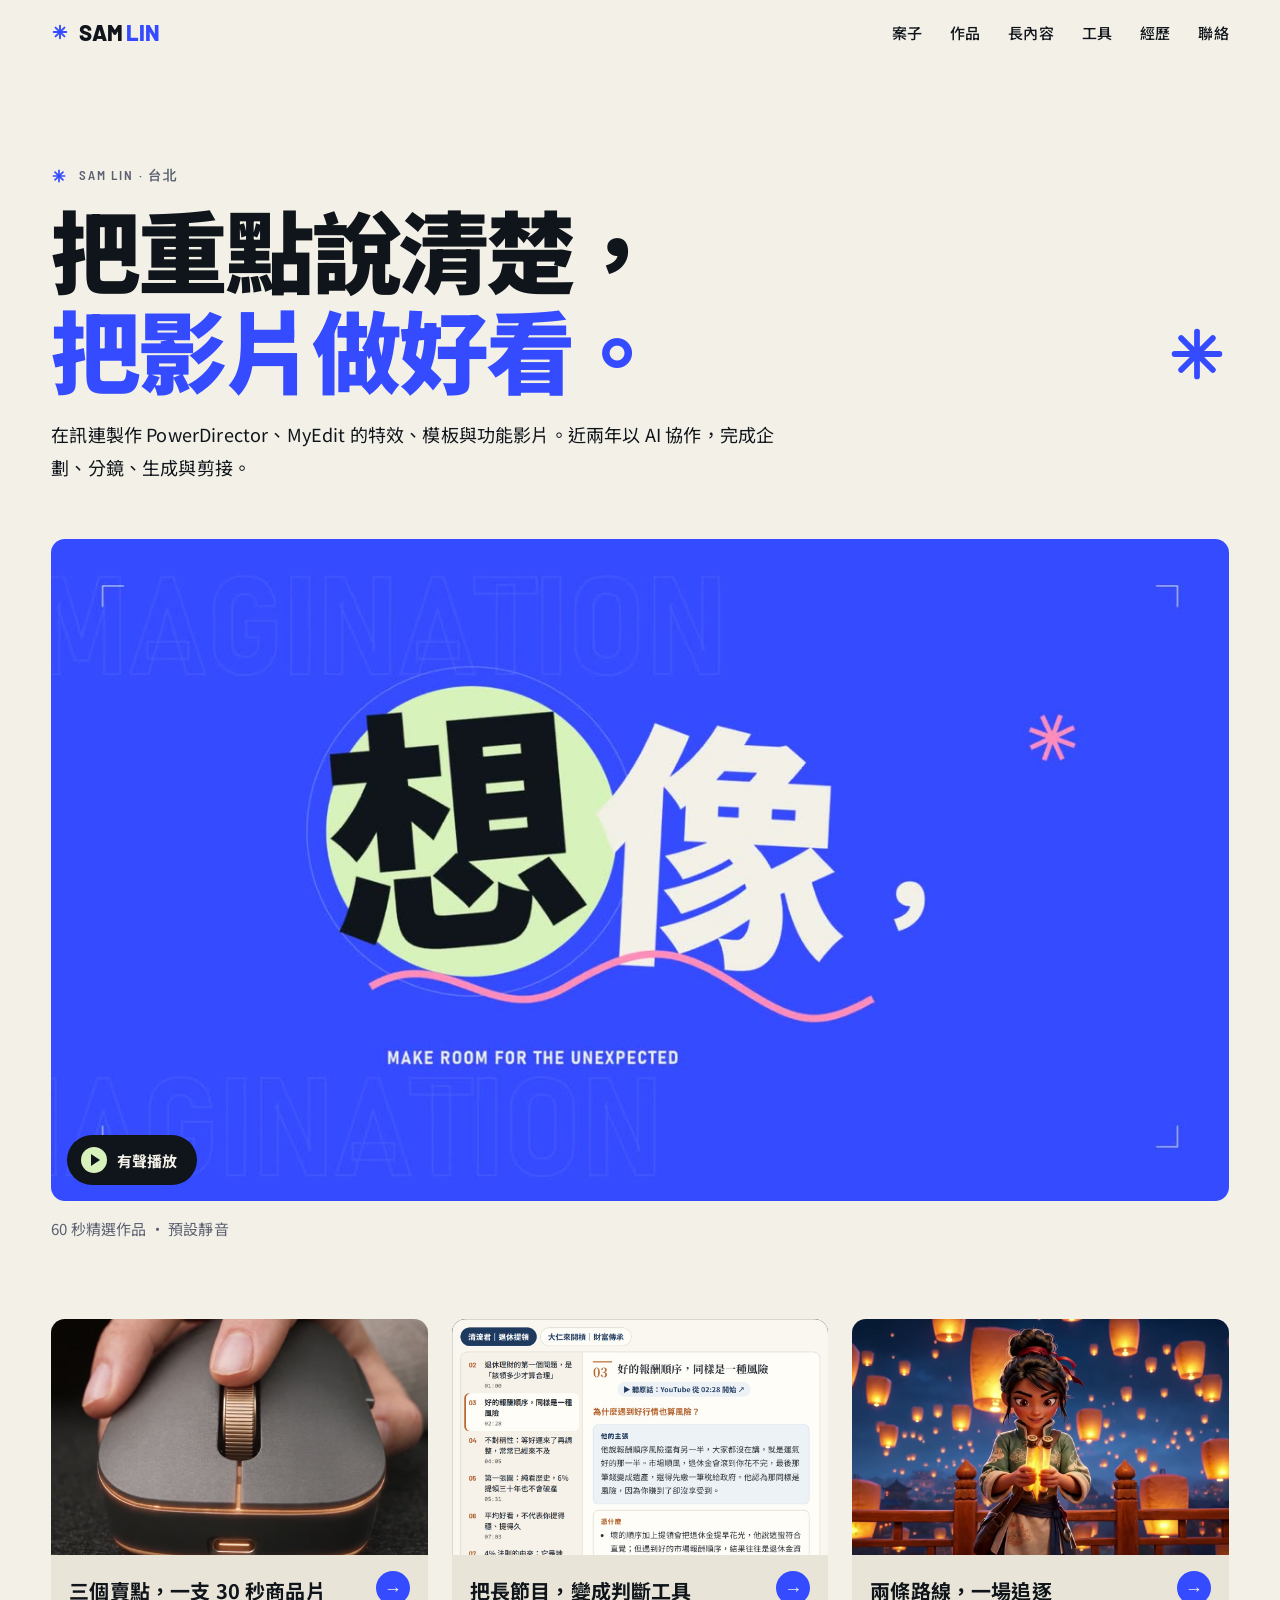
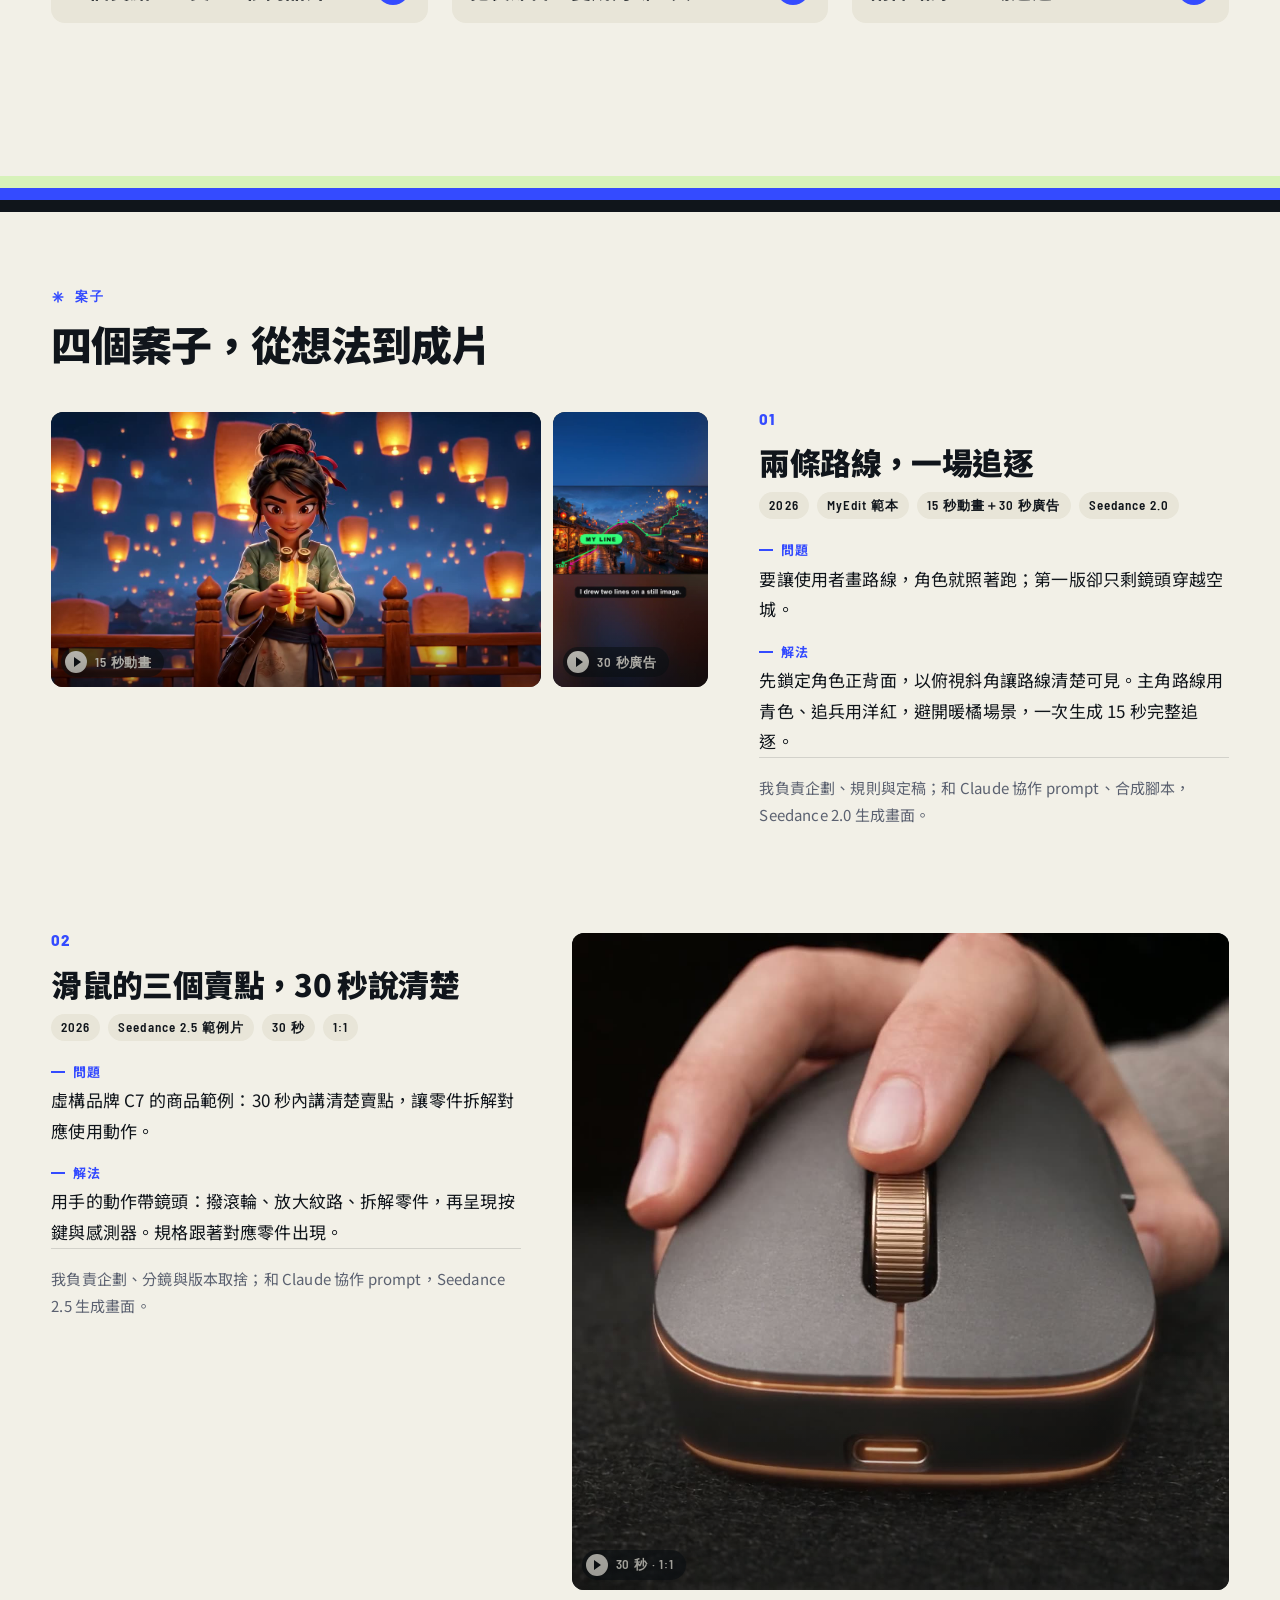
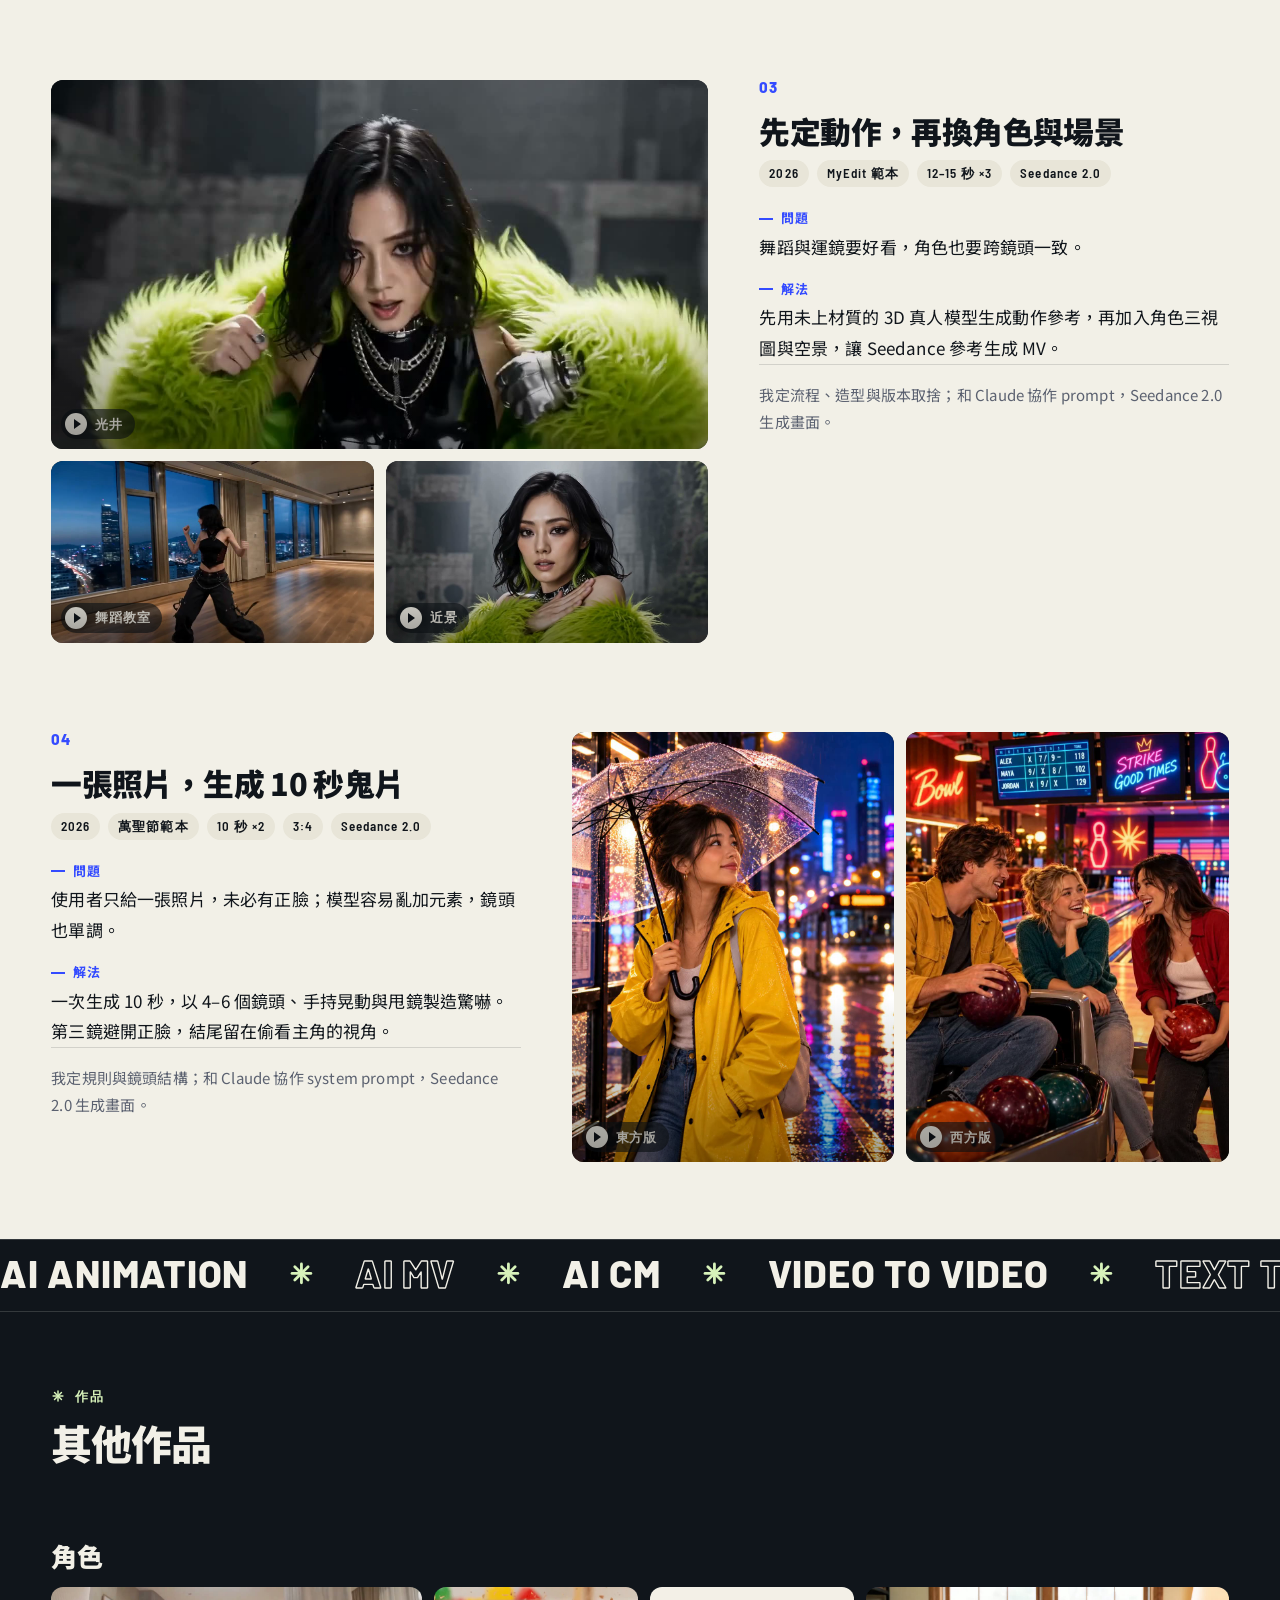
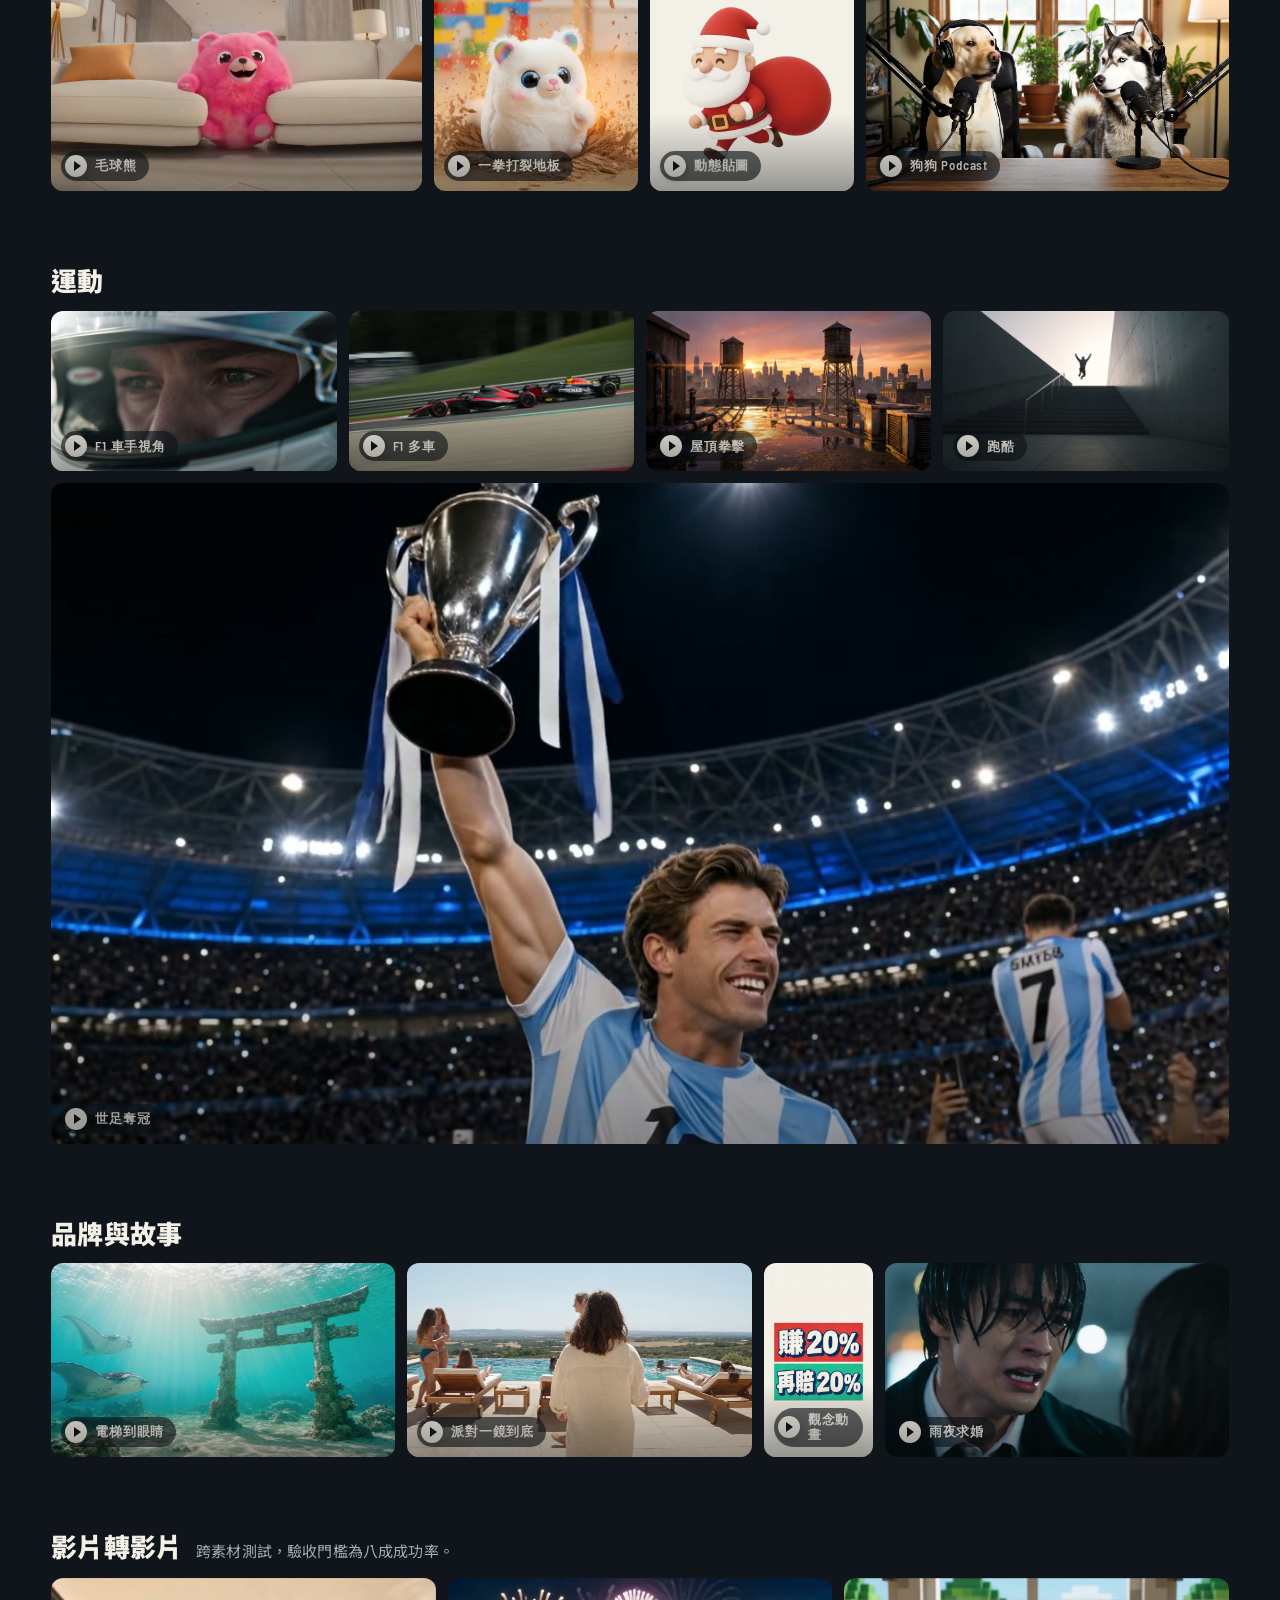
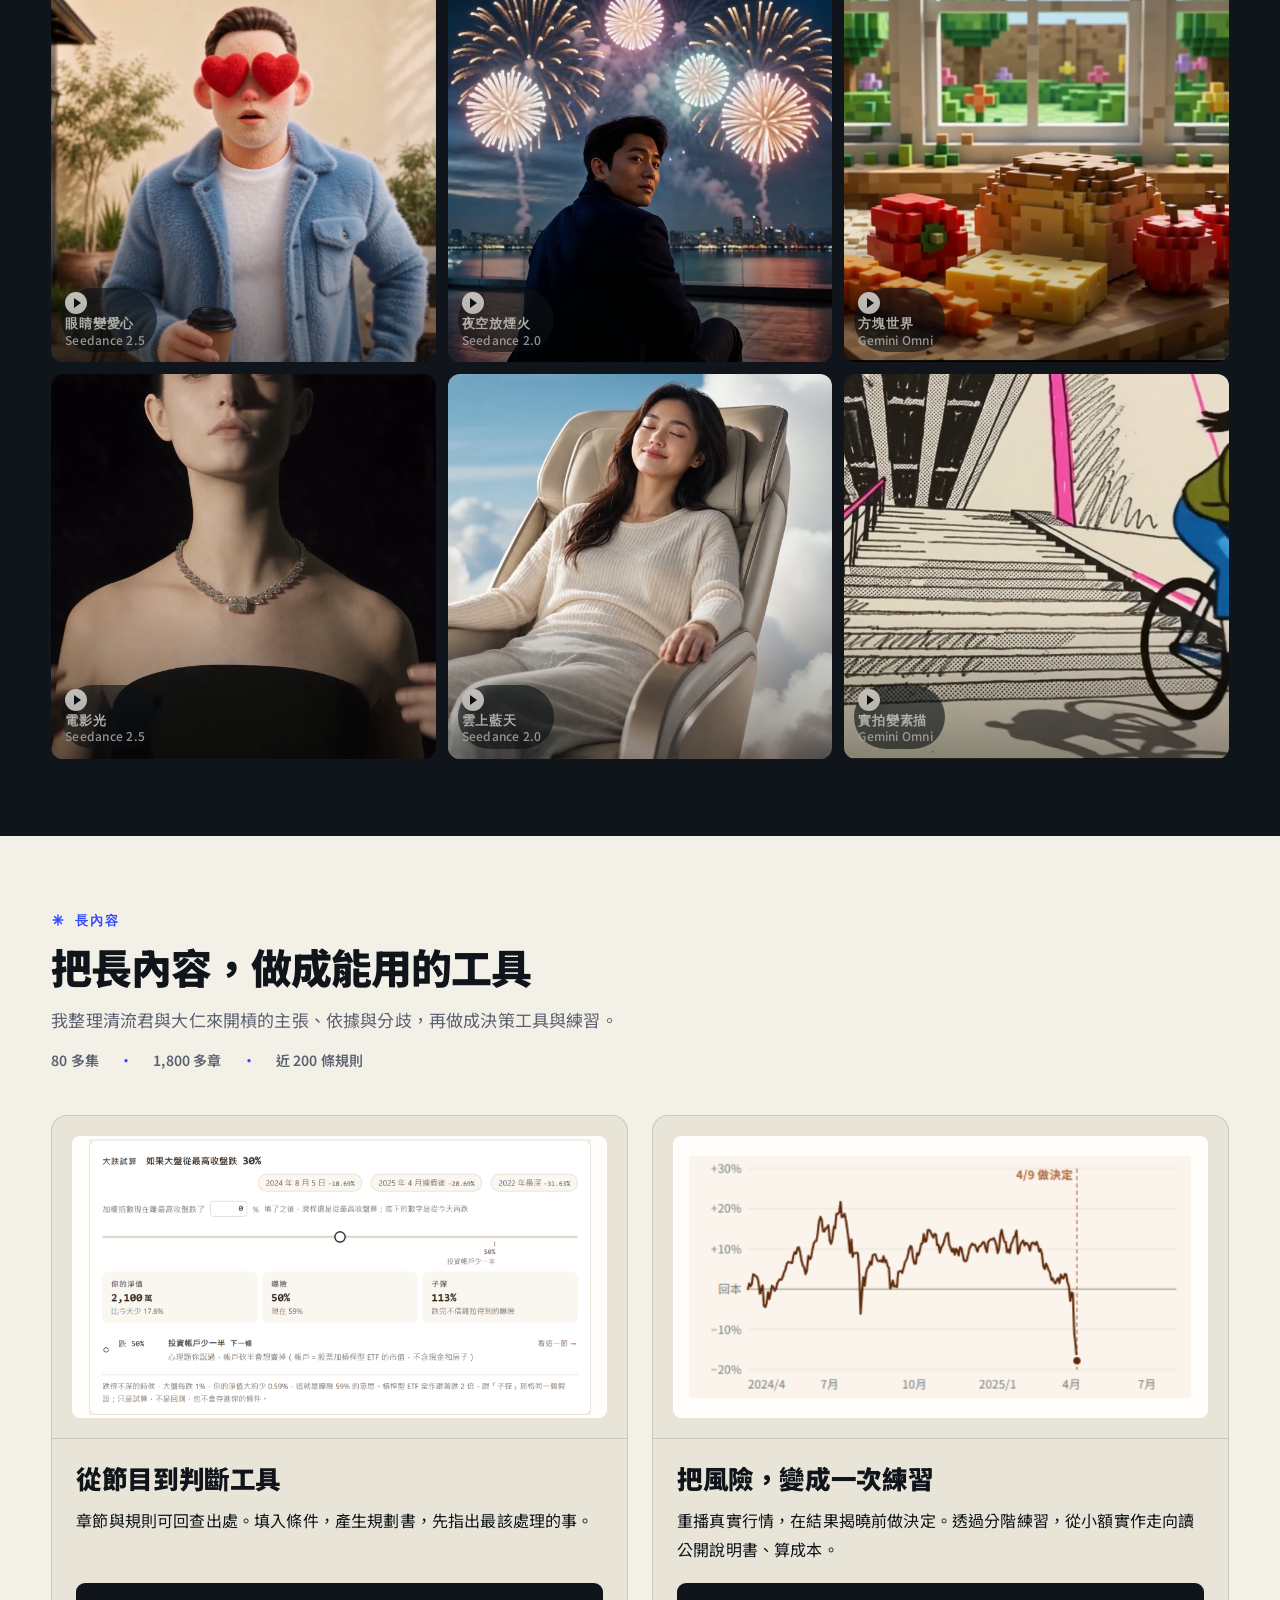
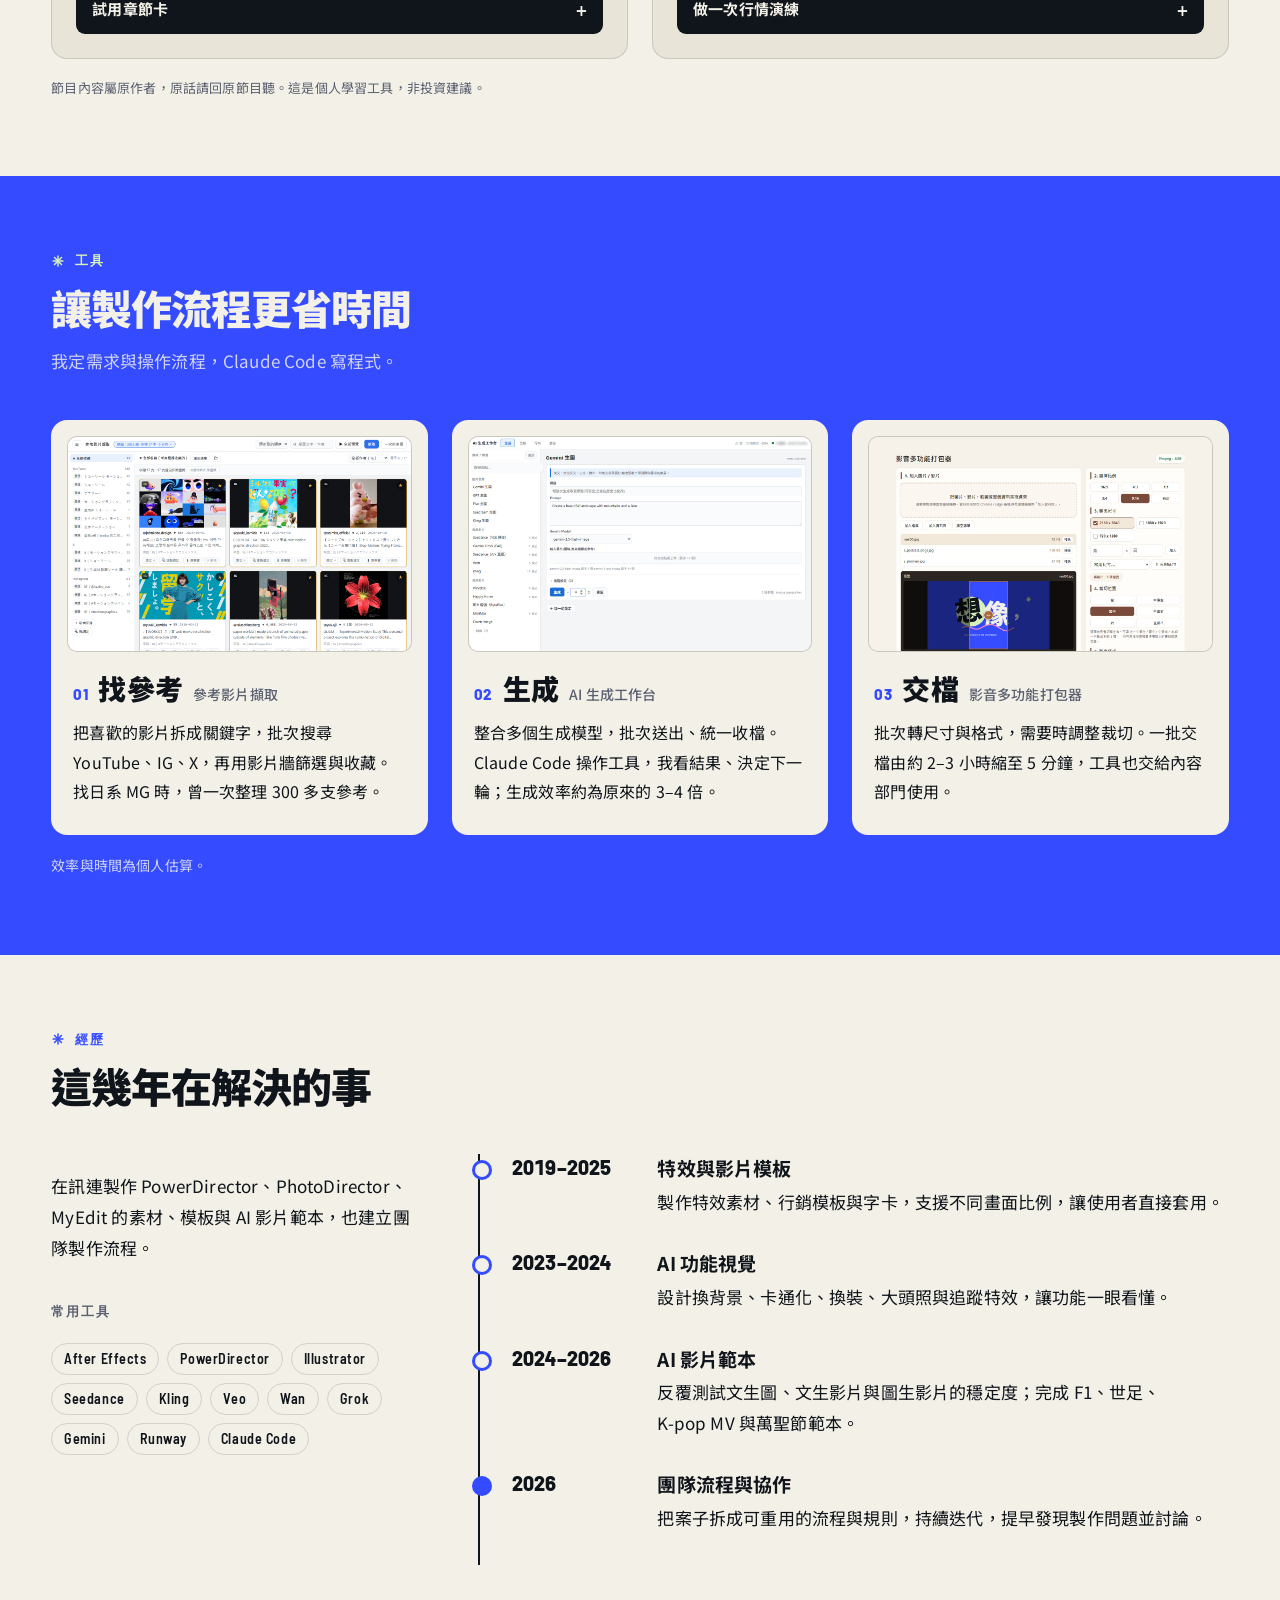
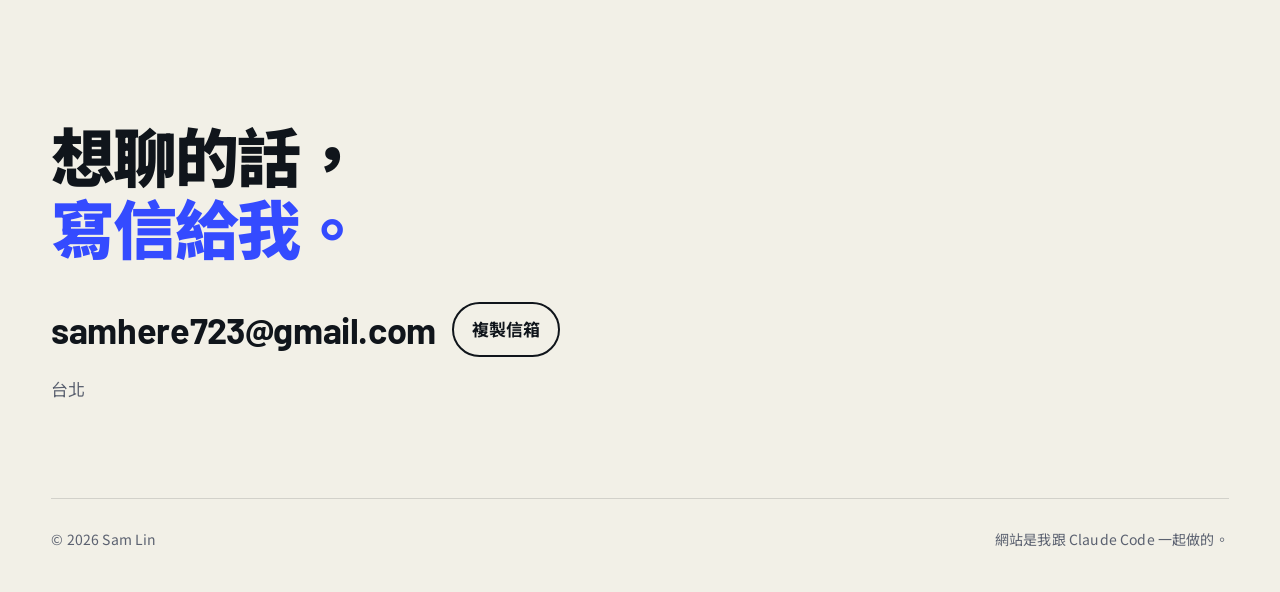
==== commit 338f45ef: "Refresh tool screenshots and align knowledge cards" ====
--- a/docs/index.html
+++ b/docs/index.html
@@ -252,16 +252,7 @@
     </div>
     <div class="knowledge-grid">
       <article class="knowledge-card">
-        <figure class="knowledge-preview knowledge-preview--dashboard">
-          <div class="dashboard-visual" role="img" aria-label="判斷工具的實際畫面節選：優先事項，以及曝險、現金流的狀態與診斷">
-            <img class="dashboard-priority" src="img/fin_dash_top.jpg" alt="" loading="lazy" aria-hidden="true">
-            <div class="dashboard-metrics" aria-hidden="true">
-              <div class="dashboard-crop" style="--crop-left:-18.531469%"><img src="img/fin_dash.jpg" alt="" loading="lazy"></div>
-              <div class="dashboard-crop" style="--crop-left:-254.545455%"><img src="img/fin_dash.jpg" alt="" loading="lazy"></div>
-            </div>
-          </div>
-          <figcaption>判斷工具・畫面節選</figcaption>
-        </figure>
+        <figure class="knowledge-preview"><img src="img/fin_dashboard_parity_20261005.png" alt="最新版體檢表的大跌試算：滑桿試算淨值、曝險與子彈，使用示範資料" width="1600" height="900" loading="lazy"></figure>
         <div class="knowledge-copy">
           <h3>從節目到判斷工具</h3>
           <p>章節與規則可回查出處。填入條件，產生規劃書，先指出最該處理的事。</p>
@@ -277,7 +268,7 @@
         </details>
       </article>
       <article class="knowledge-card">
-        <figure class="knowledge-preview"><img src="img/fin_replay_preview.png" alt="0050 行情演練：重播到 2025 年 4 月 9 日，讓讀者在看答案前做選擇" loading="lazy"></figure>
+        <figure class="knowledge-preview"><img src="img/fin_replay_parity_20261005.png" alt="0050 行情演練：重播到 2025 年 4 月 9 日，讓讀者在看答案前做選擇" width="1600" height="900" loading="lazy"></figure>
         <div class="knowledge-copy">
           <h3>把風險，變成一次練習</h3>
           <p>重播真實行情，在結果揭曉前做決定。透過分階練習，從小額實作走向讀公開說明書、算成本。</p>
@@ -324,7 +315,7 @@
     </div>
     <div class="steps">
       <article class="step">
-        <figure class="step-shot"><img src="img/tool_ref.jpg" alt="參考影片擷取：左邊是搜尋來源，右邊排成一整面的影片，別人的影片和帳號已打霧" loading="lazy"></figure>
+        <figure class="step-shot"><img src="img/tool_ref_clear_20261005.png" alt="參考影片擷取的實際收藏畫面：來源分類與清晰影片牆" width="1280" height="800" loading="lazy"></figure>
         <h3 class="step-k"><span class="n">01</span>找參考<span class="tn">參考影片擷取</span></h3>
         <p>把喜歡的影片拆成關鍵字，批次搜尋 YouTube、IG、X，再用影片牆篩選與收藏。找日系 MG 時，曾一次整理 300 多支參考。</p>
       </article>
--- a/docs/assets/site.css
+++ b/docs/assets/site.css
@@ -298,25 +298,13 @@
 /* 長內容先看成果，有興趣再展開完整互動。 */
 .knowledge-meta { display: flex; flex-wrap: wrap; gap: 8px 20px; list-style: none; margin: 0; padding: 0; color: var(--muted); font: 600 14px/1.5 var(--f-body); }
 .knowledge-meta li + li::before { content: "·"; margin-right: 20px; color: var(--blue); }
-.knowledge-grid { display: grid; grid-template-columns: repeat(2, minmax(0, 1fr)); gap: 24px; align-items: start; }
-.knowledge-card { min-width: 0; border: 1px solid var(--line); border-radius: 16px; background: var(--paper-2); overflow: hidden; }
-.knowledge-preview { margin: 0; padding: 22px; aspect-ratio: 2 / 1; display: grid; place-items: center; border-bottom: 1px solid var(--line); }
-.knowledge-preview img { width: 100%; height: 100%; object-fit: contain; min-height: 0; }
-/* Real dashboard screenshot excerpts; preserve their original data and typography. */
-.knowledge-preview--dashboard { display: block; aspect-ratio: auto; padding: 18px; place-items: normal; }
-.dashboard-visual { width: 100%; min-width: 0; }
-.dashboard-priority { display: block; }
-.knowledge-preview--dashboard .dashboard-priority { width: 100%; height: auto; }
-.dashboard-metrics { width: 100%; display: grid; grid-template-columns: repeat(2, minmax(0, 1fr)); gap: 12px; margin-top: 12px; }
-.dashboard-crop { width: 100%; min-width: 0; position: relative; overflow: hidden; aspect-ratio: 286 / 246; border-radius: 8px; background: #F8F5EE; }
-.knowledge-preview--dashboard .dashboard-crop img { position: absolute; width: 489.510489%; max-width: none; height: auto; left: var(--crop-left); top: -319.918699%; object-fit: initial; }
-.knowledge-preview--dashboard figcaption { margin-top: 10px; color: var(--muted); font-size: 12px; line-height: 1.4; }
-@media (max-width: 760px) { .knowledge-preview.knowledge-preview--dashboard { padding: 14px; } .dashboard-metrics { gap: 8px; margin-top: 8px; } }
-@media (max-width: 360px) {
-  .dashboard-metrics { grid-template-columns: minmax(0, 1fr); margin-top: 0; }
-  .knowledge-preview--dashboard .dashboard-priority { display: none; }
-}
-.knowledge-copy { padding: 22px 24px 0; }
+.knowledge-grid { display: grid; grid-template-columns: repeat(2, minmax(0, 1fr)); gap: 24px; align-items: stretch; }
+.knowledge-grid:has(.demo-disclosure[open]) { align-items: start; }
+.knowledge-card { min-width: 0; border: 1px solid var(--line); border-radius: 16px; background: var(--paper-2); overflow: hidden; display: flex; flex-direction: column; }
+.knowledge-preview { --preview-padding: 20px; margin: 0; padding: var(--preview-padding); aspect-ratio: 16 / 9; border-bottom: 1px solid var(--line); position: relative; flex-shrink: 0; min-height: 0; }
+.knowledge-preview img { position: absolute; inset: var(--preview-padding); width: calc(100% - 2 * var(--preview-padding)); height: calc(100% - 2 * var(--preview-padding)); object-fit: contain; min-height: 0; border-radius: 8px; background: #fffdf9; }
+/* Both native tool captures use an identical 16:9 display canvas. */
+.knowledge-copy { padding: 22px 24px 0; flex: 1; }
 .knowledge-copy h3 { margin: 0 0 10px; font: 900 clamp(22px, 2vw, 28px)/1.35 var(--f-display); letter-spacing: -.015em; }
 .knowledge-copy p { margin: 0; font-size: 16px; line-height: 1.8; max-width: 34em; }
 .demo-disclosure { margin: 20px 24px 24px; }
@@ -334,7 +322,7 @@
 @media (max-width: 760px) {
   .knowledge-grid { grid-template-columns: minmax(0, 1fr); gap: 20px; }
   .knowledge-copy { padding: 18px 18px 0; }
-  .knowledge-preview { padding: 16px; }
+  .knowledge-preview { --preview-padding: 16px; }
   .demo-disclosure { margin: 18px; }
 }
 
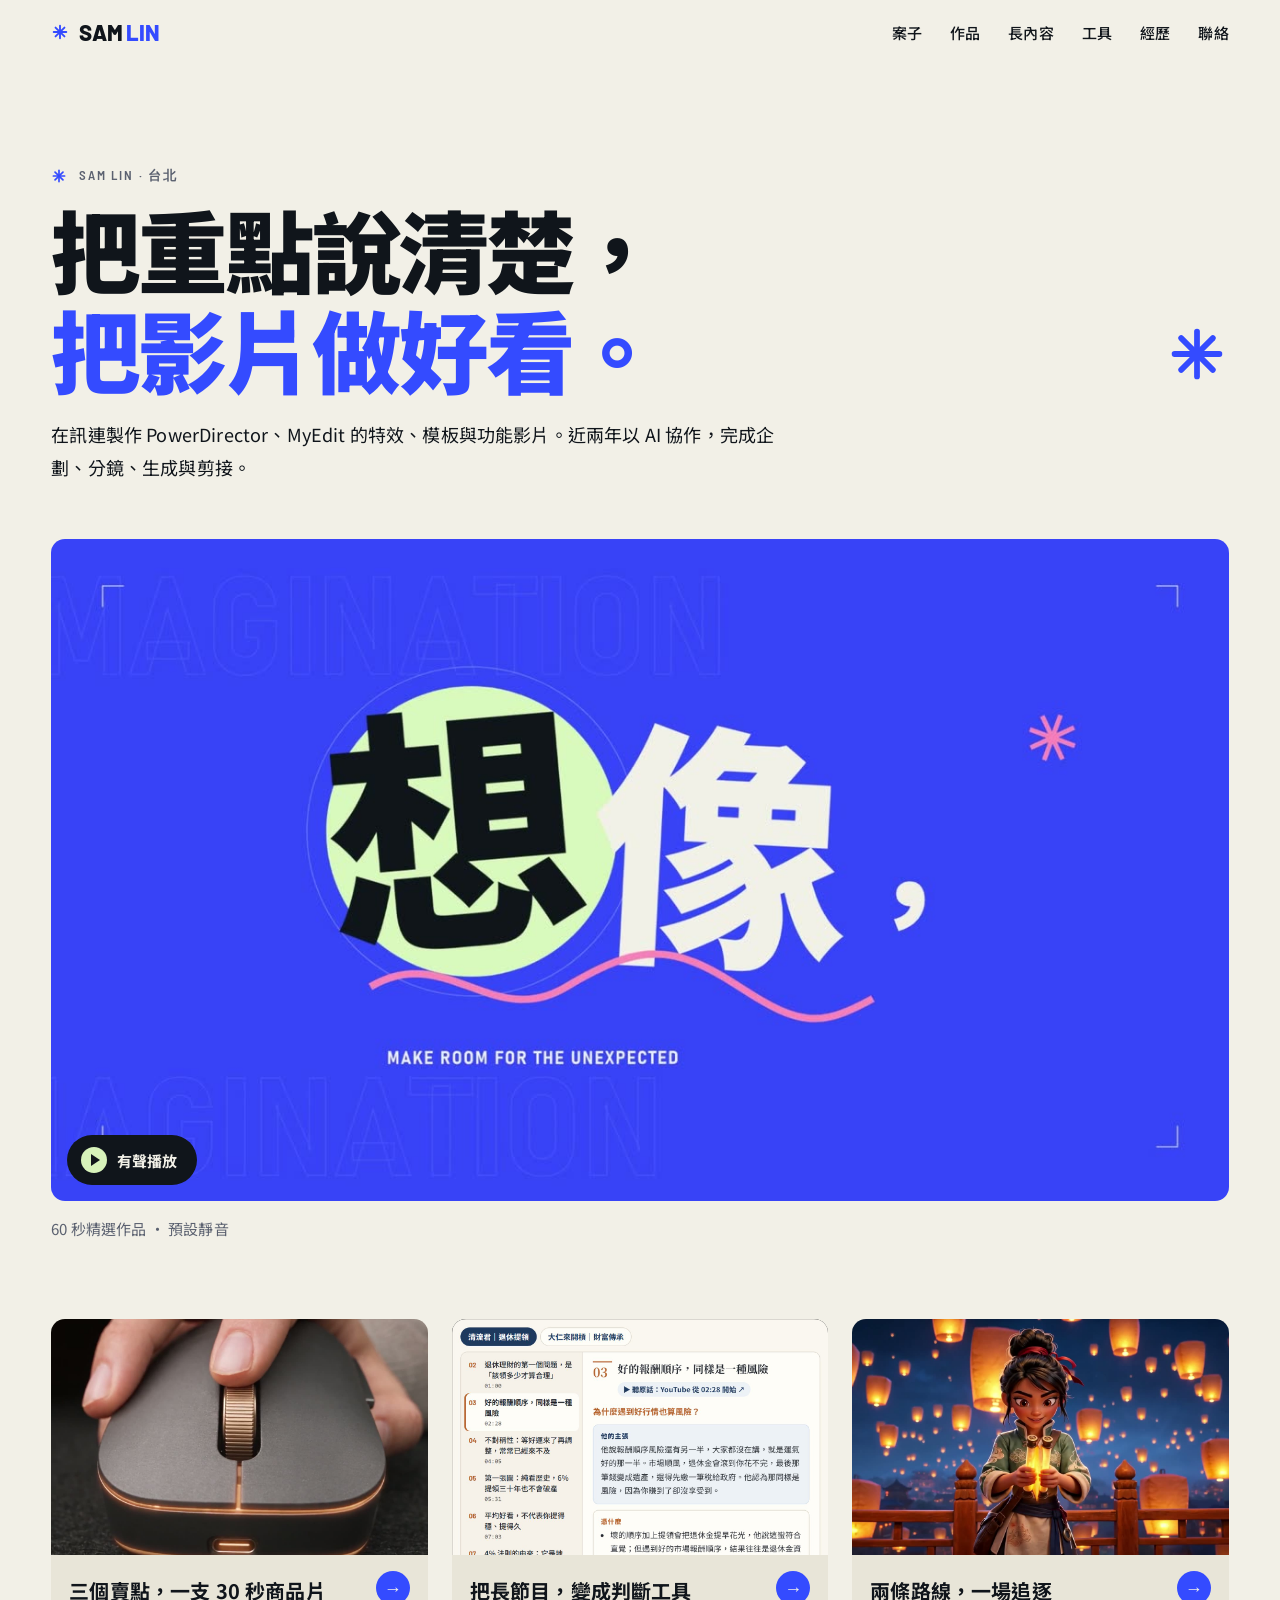
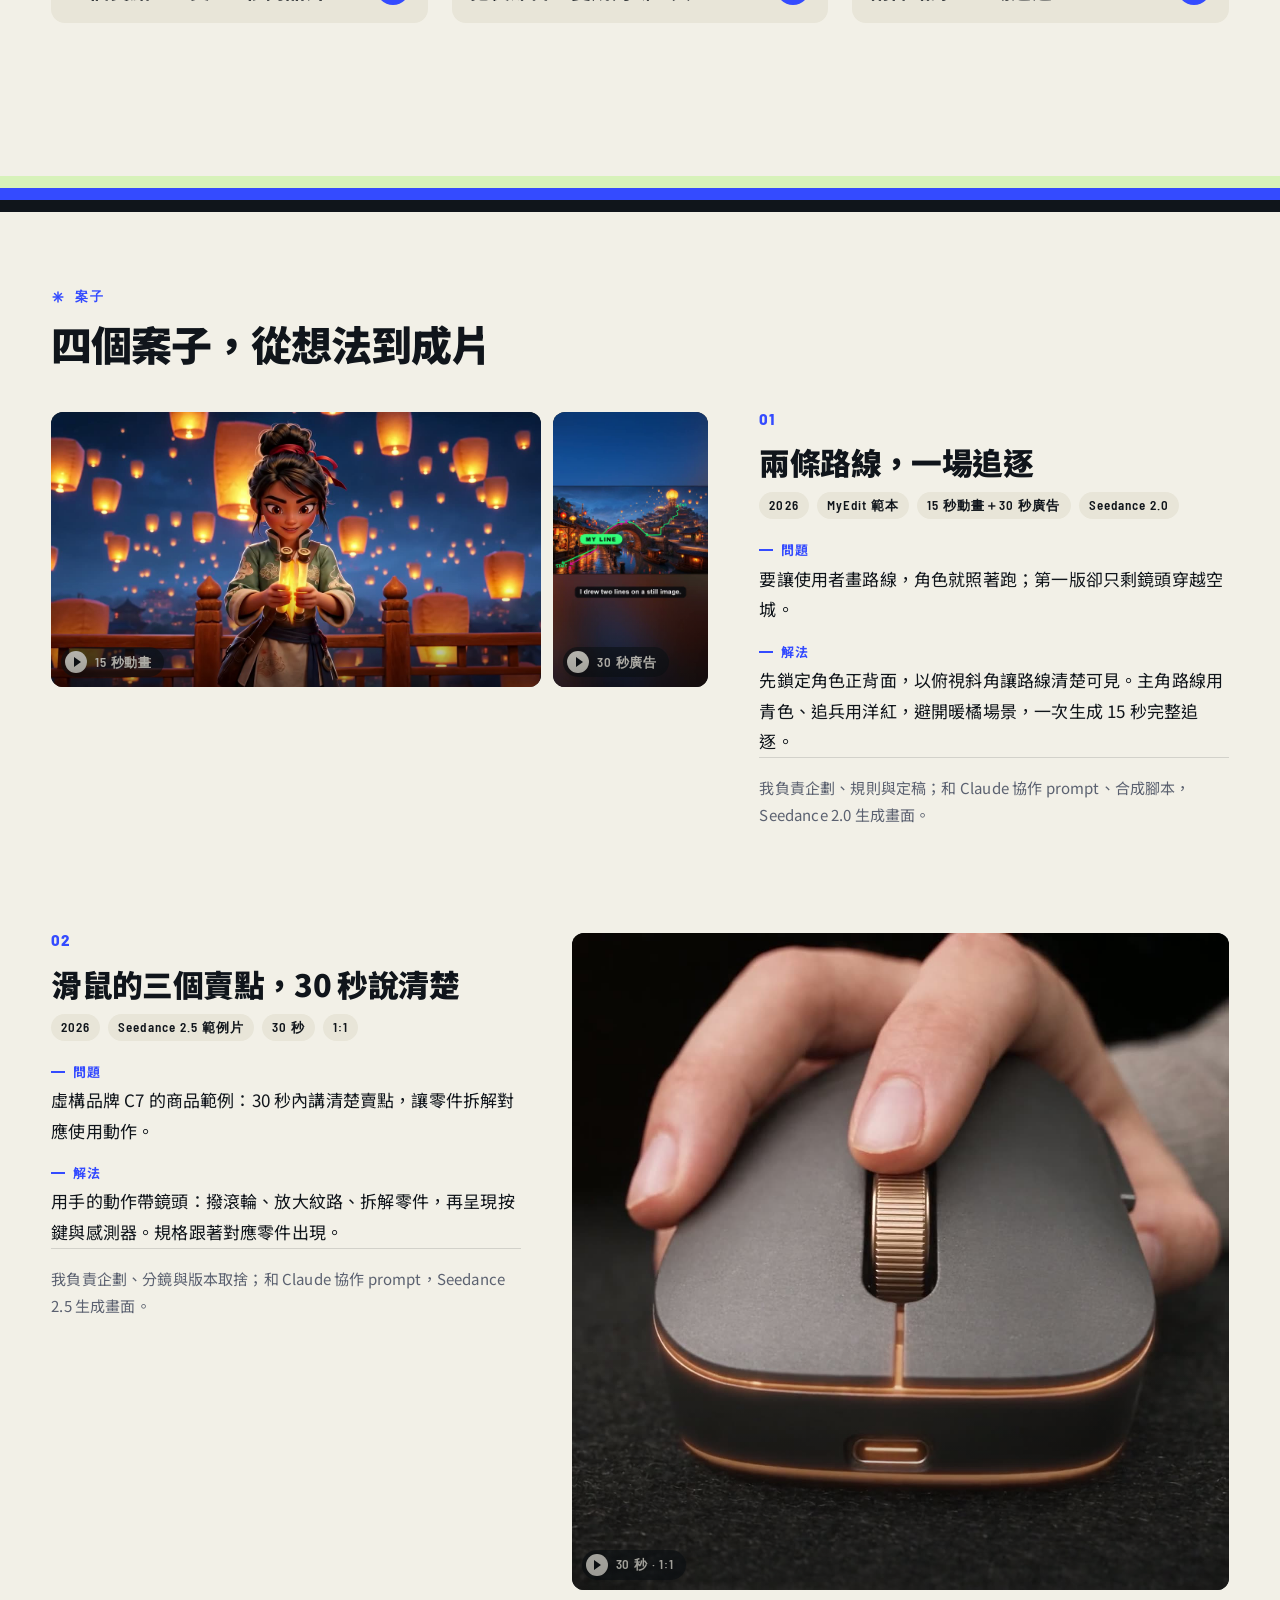
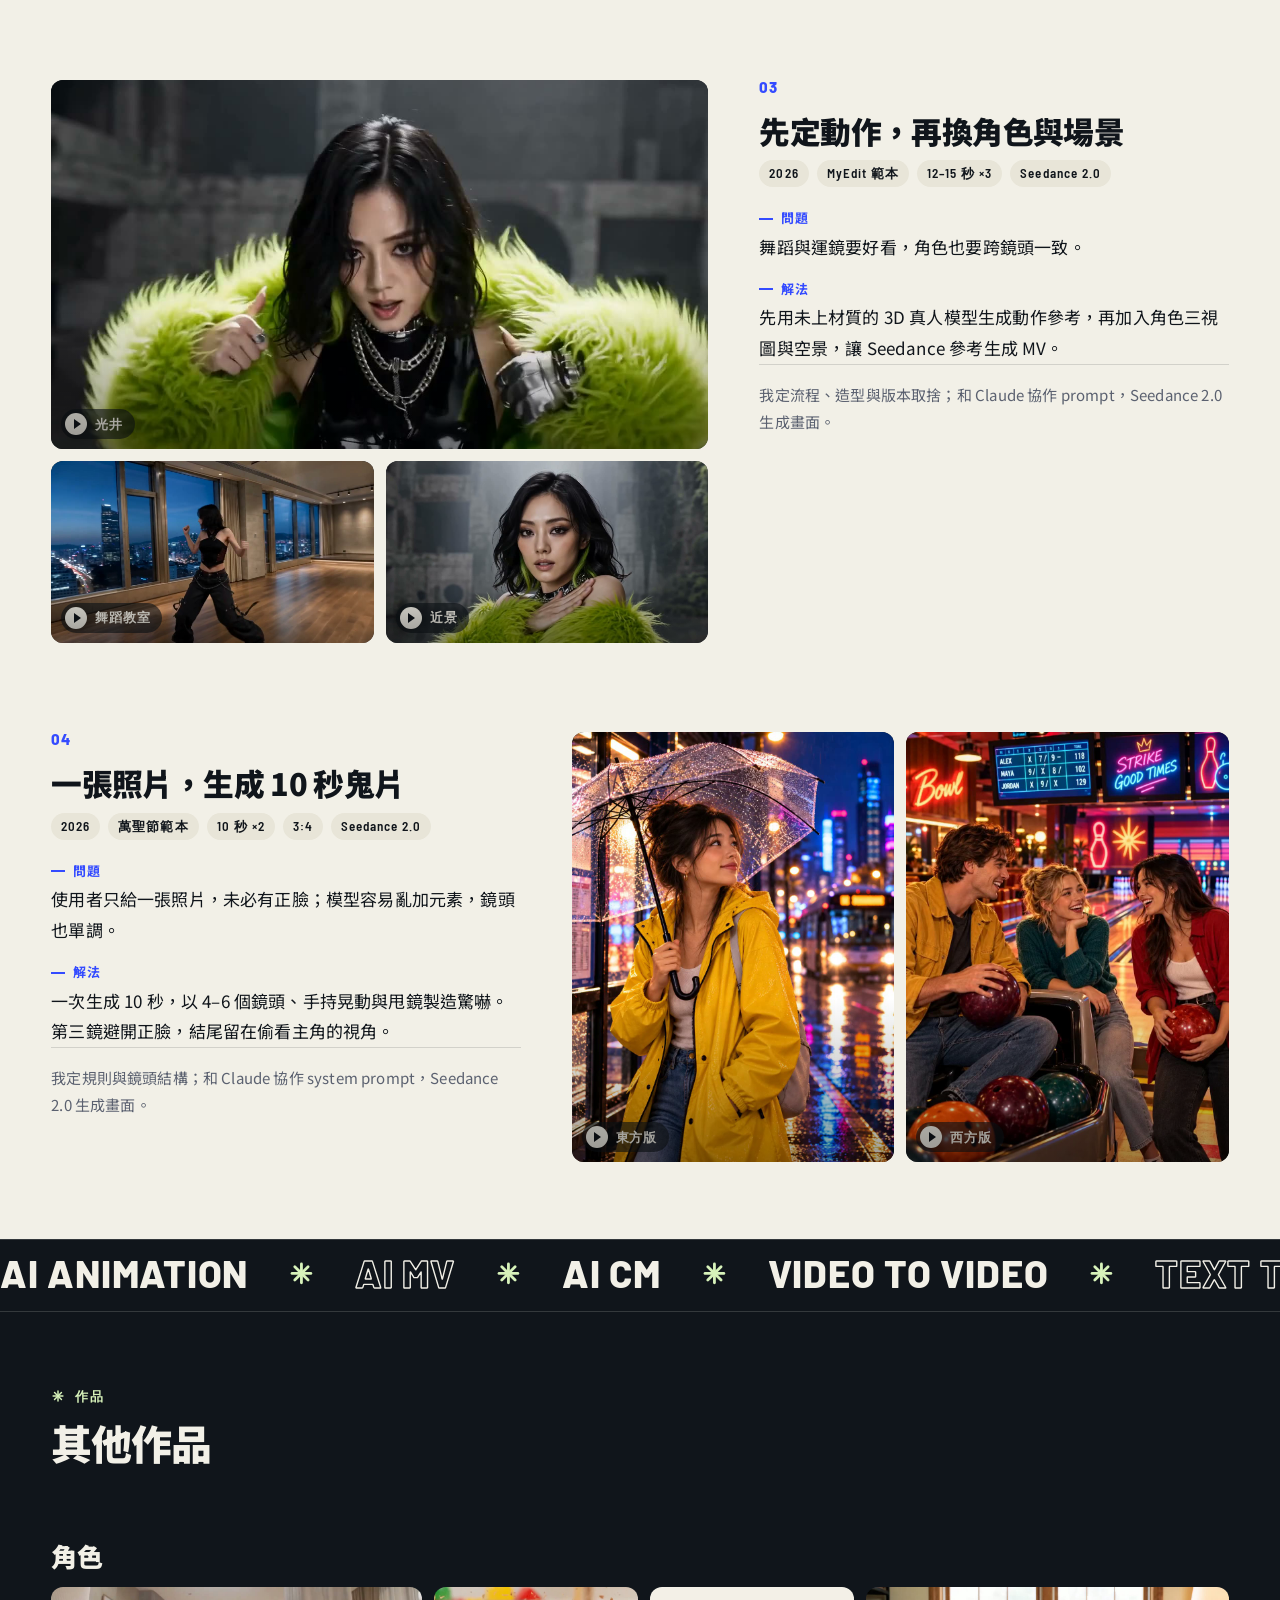
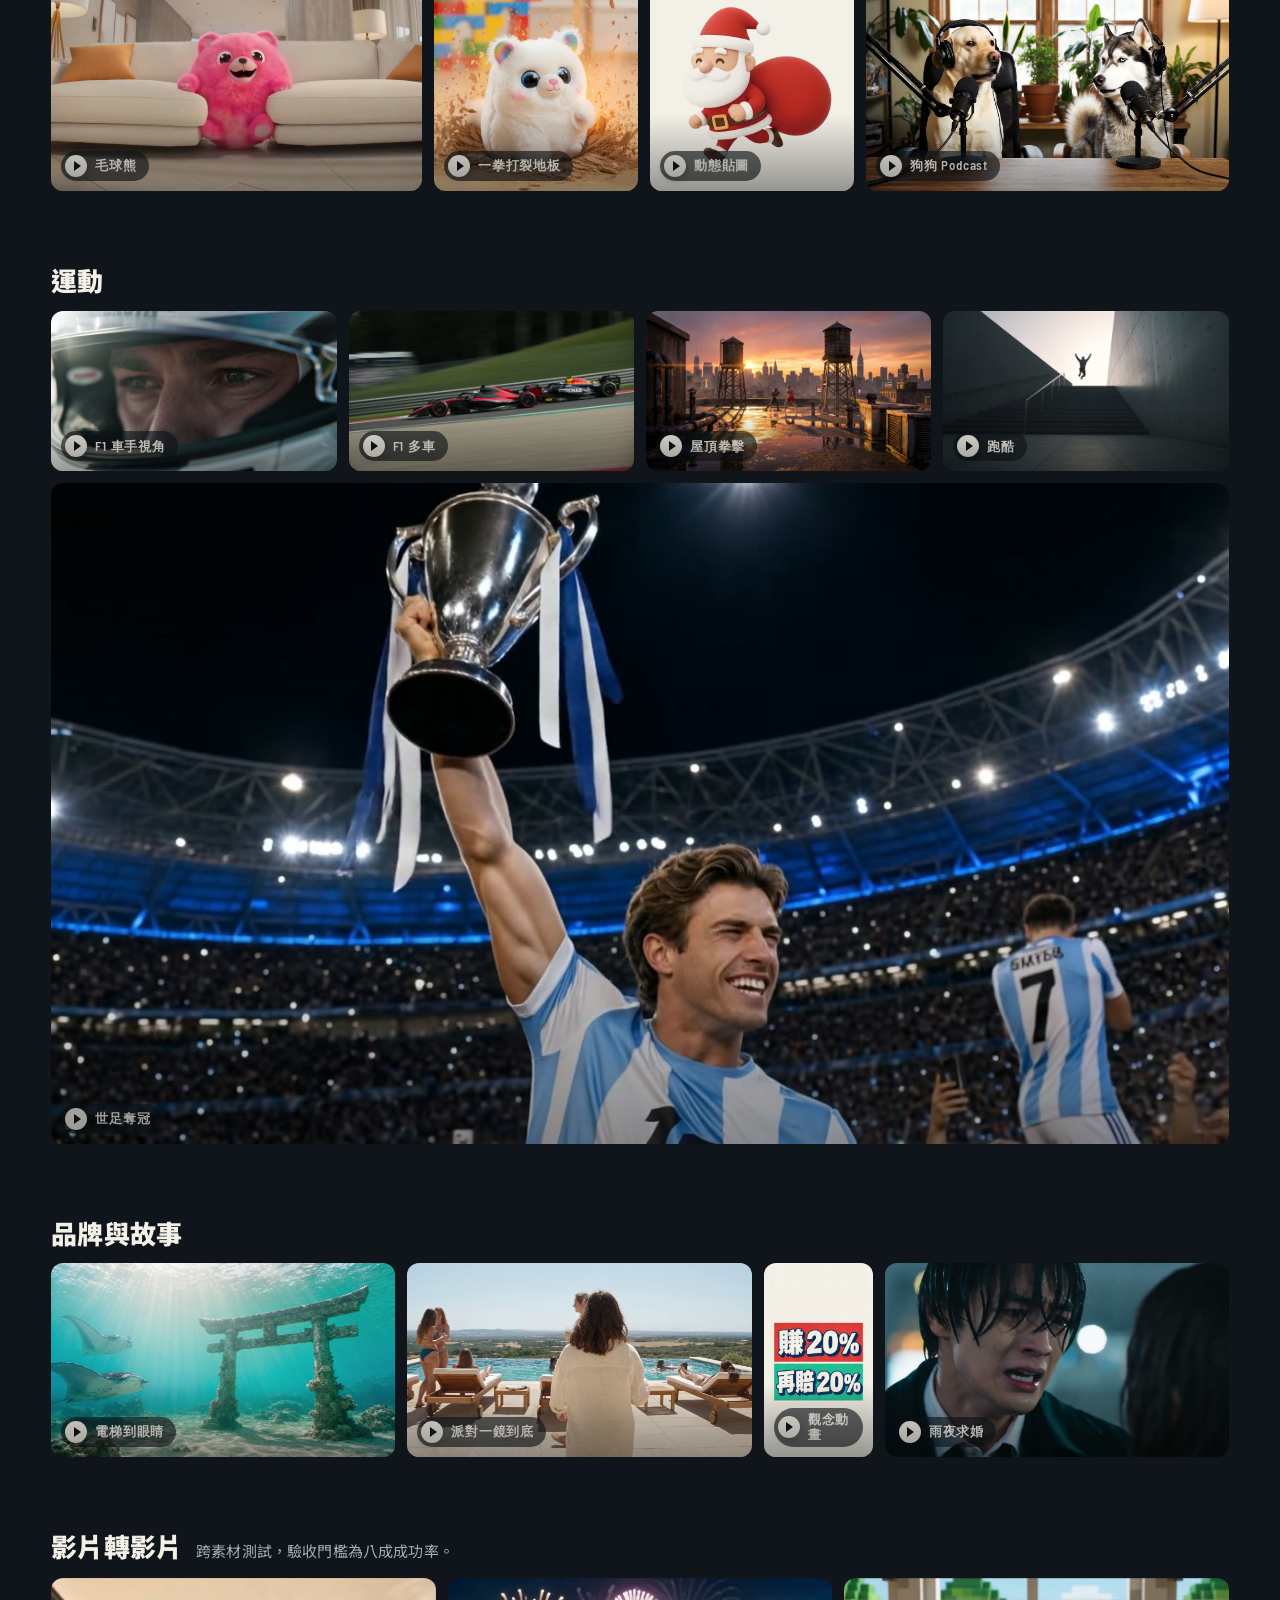
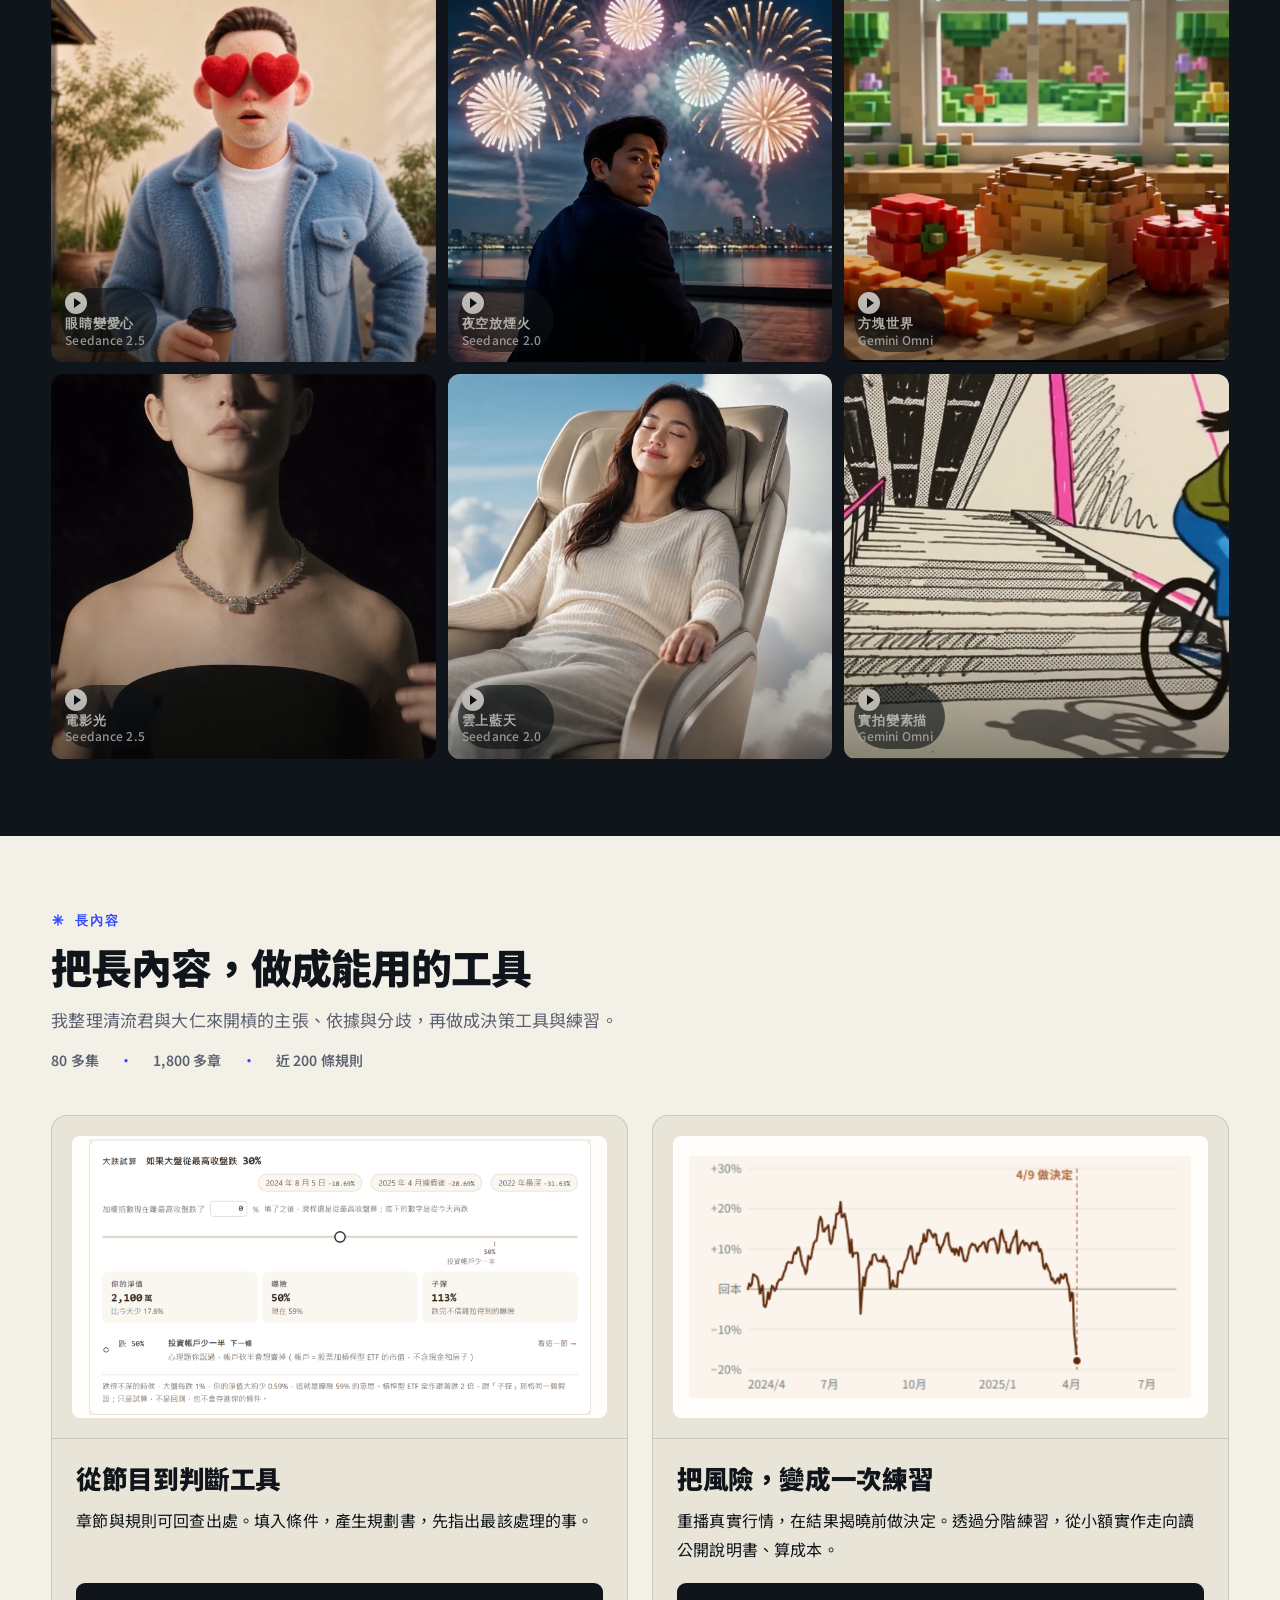
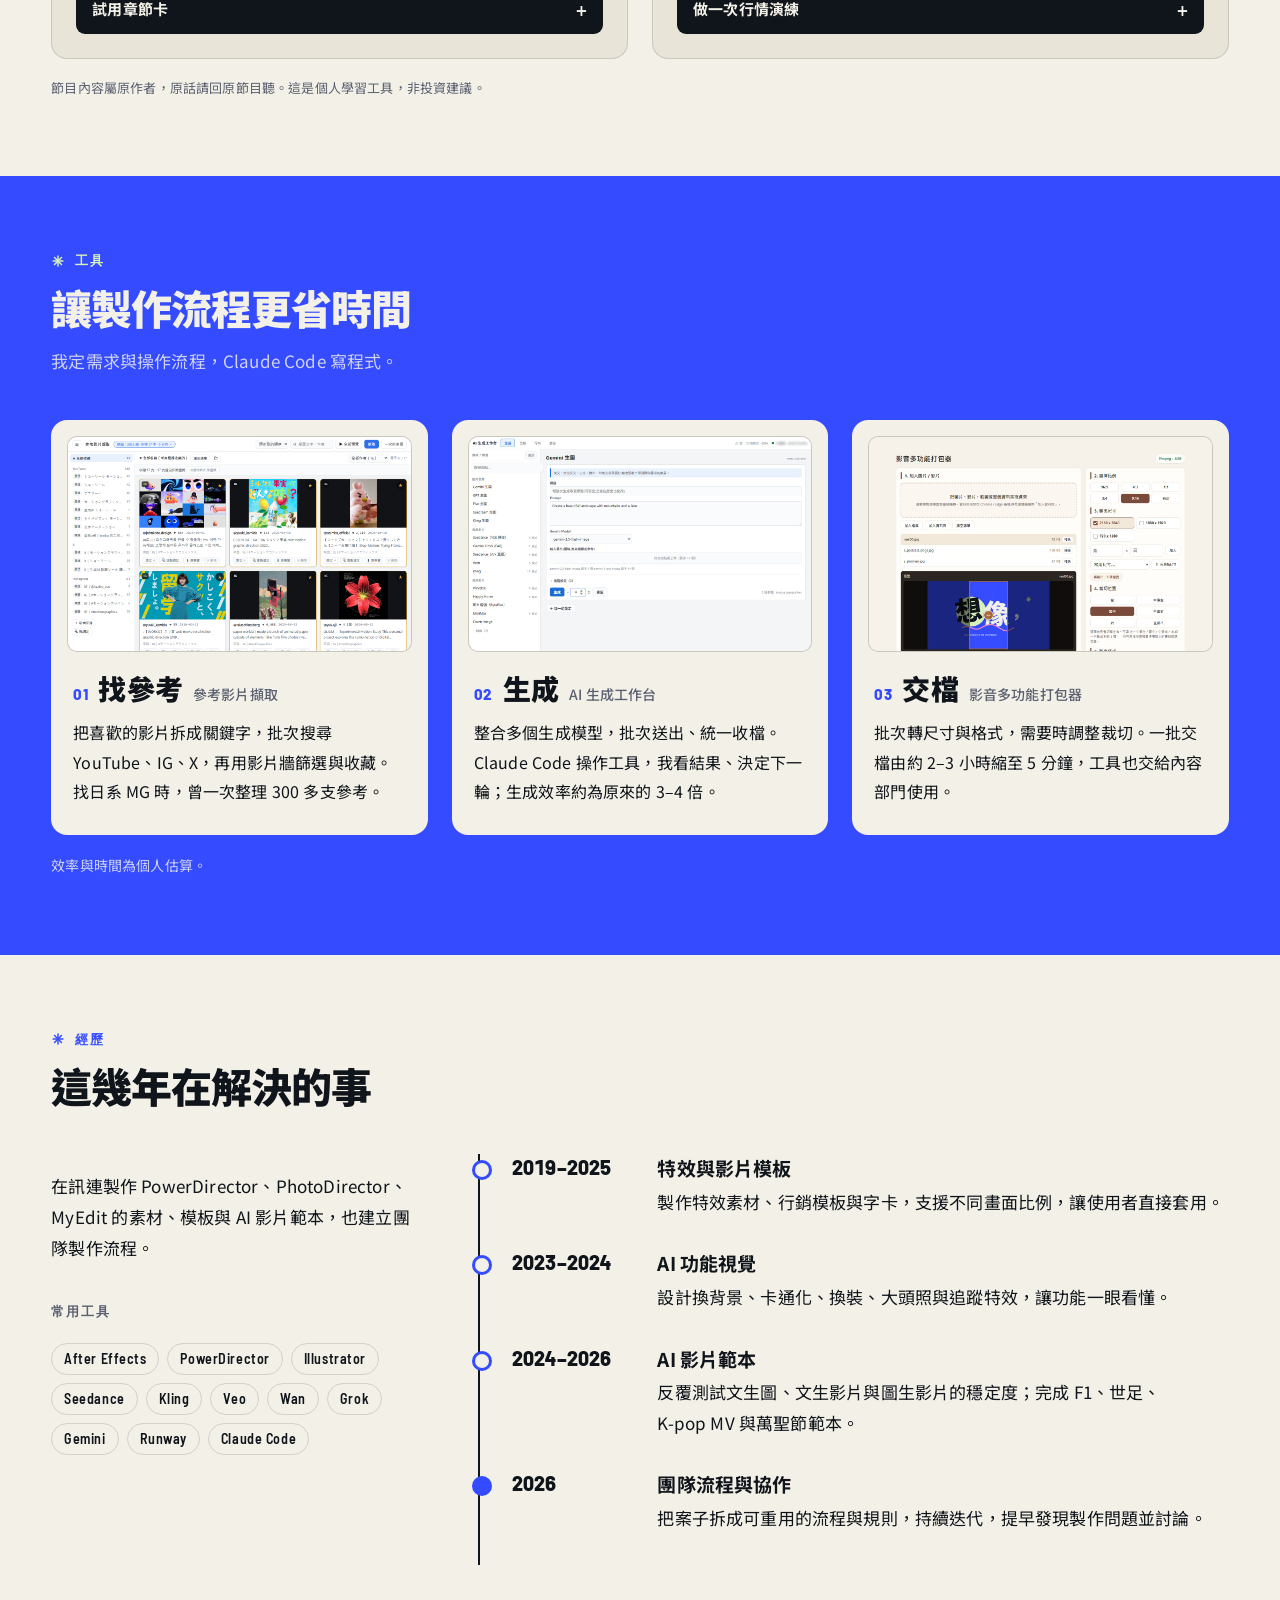
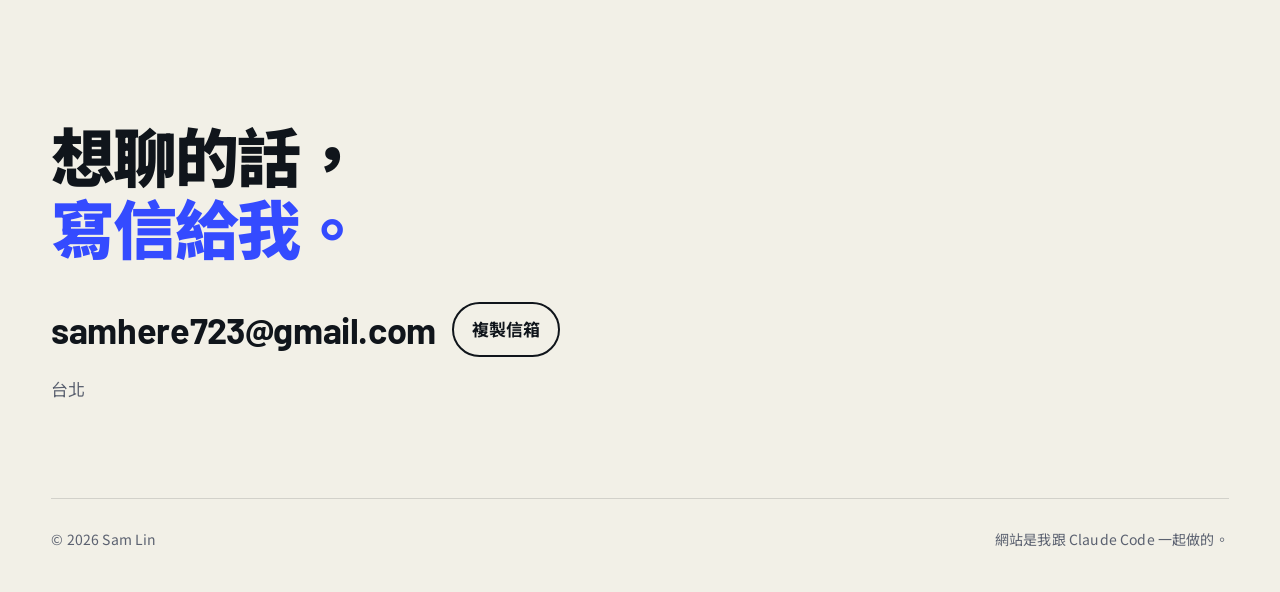
==== commit 7abd8c61: "Update showreel to V10 with two direct cuts" ====
--- a/docs/index.html
+++ b/docs/index.html
@@ -48,8 +48,8 @@
 
     <div class="reel">
       <div class="reel-frame">
-        <video id="reelLoop" src="media/reel60_v9_720.mp4" poster="media/poster/reel60_v9.jpg" autoplay muted loop playsinline preload="auto" aria-label="60 秒作品集剪輯，靜音循環播放"></video>
-        <button class="play-btn" type="button" data-full="media/reel60_v9_1080.mp4" data-ratio="1.7778" data-title="60 秒作品集剪輯" data-note="這兩年的作品：運動、MV、角色動畫、鬼片範本、產品片、影片轉影片，精選成 60 秒。"><span class="tri"></span>有聲播放</button>
+        <video id="reelLoop" src="media/reel60_v10_720.mp4" poster="media/poster/reel60_v10.jpg" autoplay muted loop playsinline preload="auto" aria-label="60 秒作品集剪輯，靜音循環播放"></video>
+        <button class="play-btn" type="button" data-full="media/reel60_v10_1080.mp4" data-ratio="1.7778" data-title="60 秒作品集剪輯" data-note="這兩年的作品：運動、MV、角色動畫、鬼片範本、產品片、影片轉影片，精選成 60 秒。"><span class="tri"></span>有聲播放</button>
       </div>
       <div class="reel-bar"><p>60 秒精選作品 · 預設靜音</p></div>
     </div>
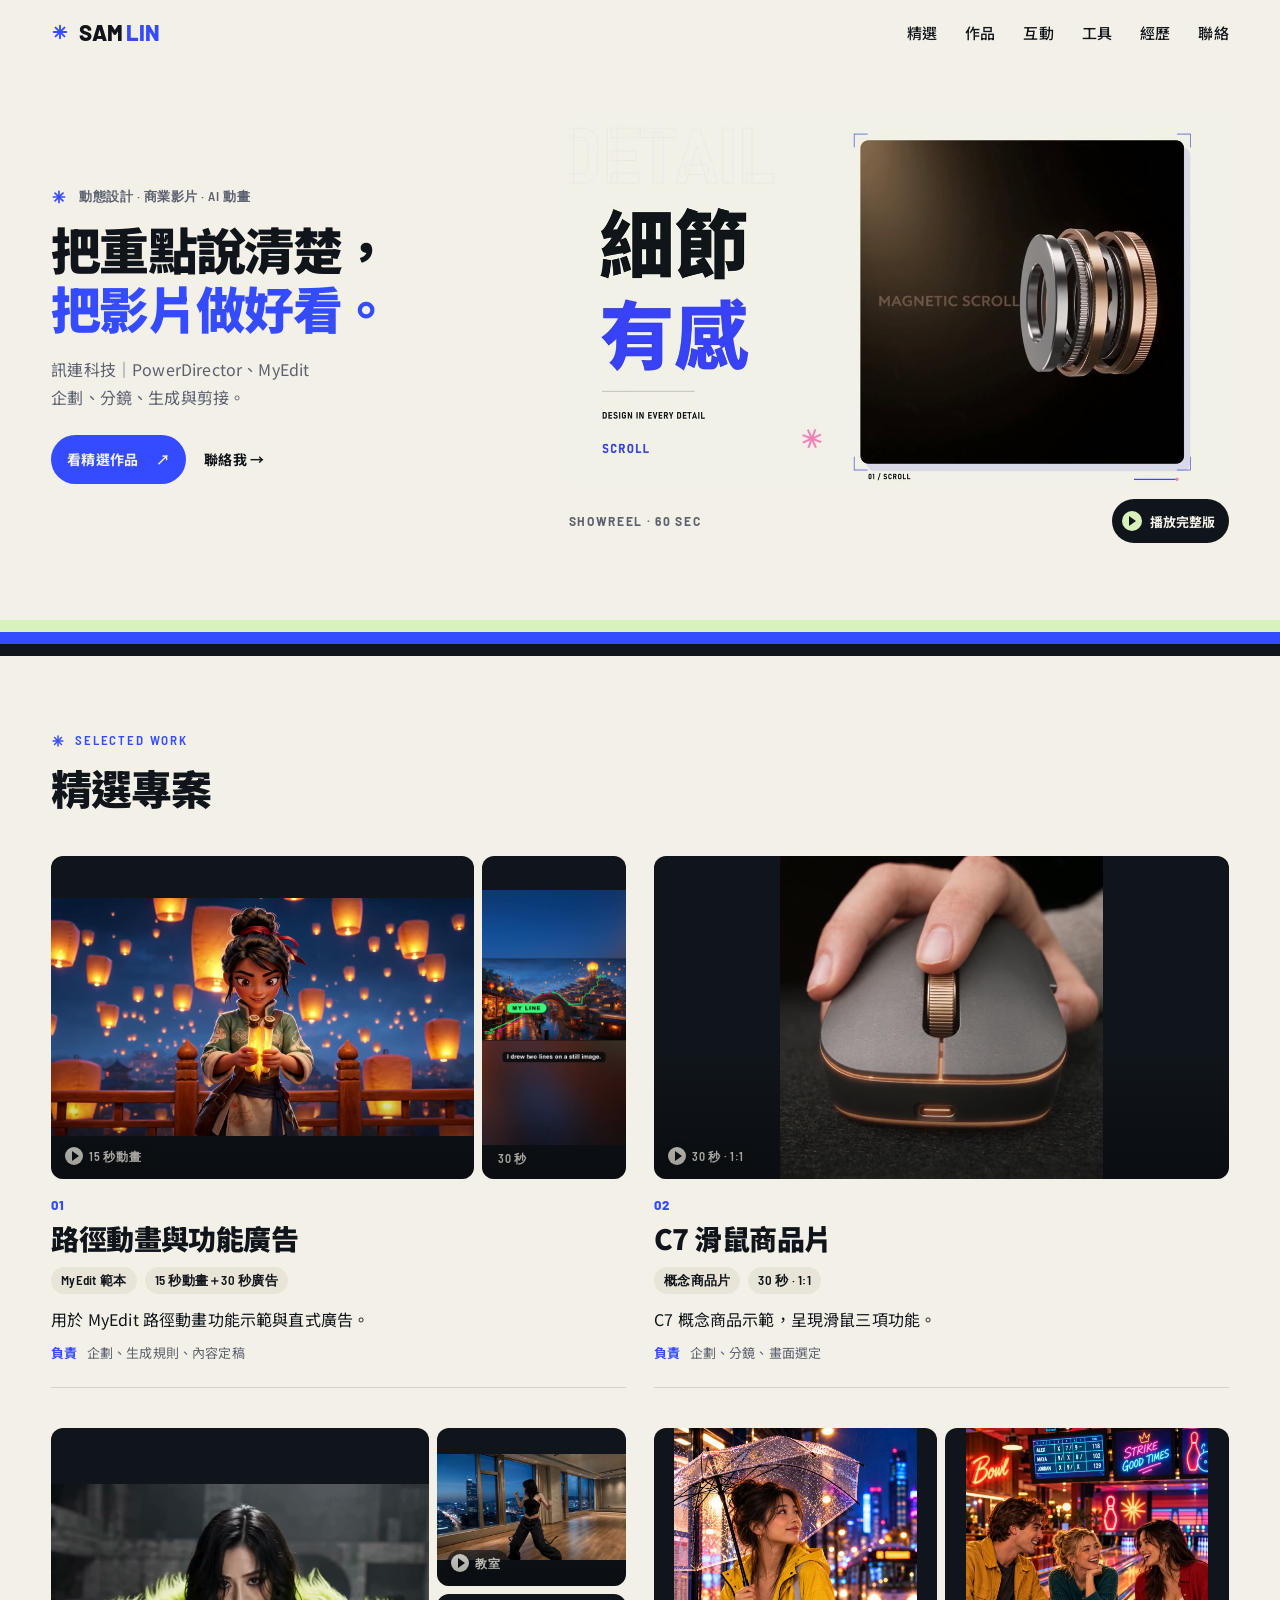
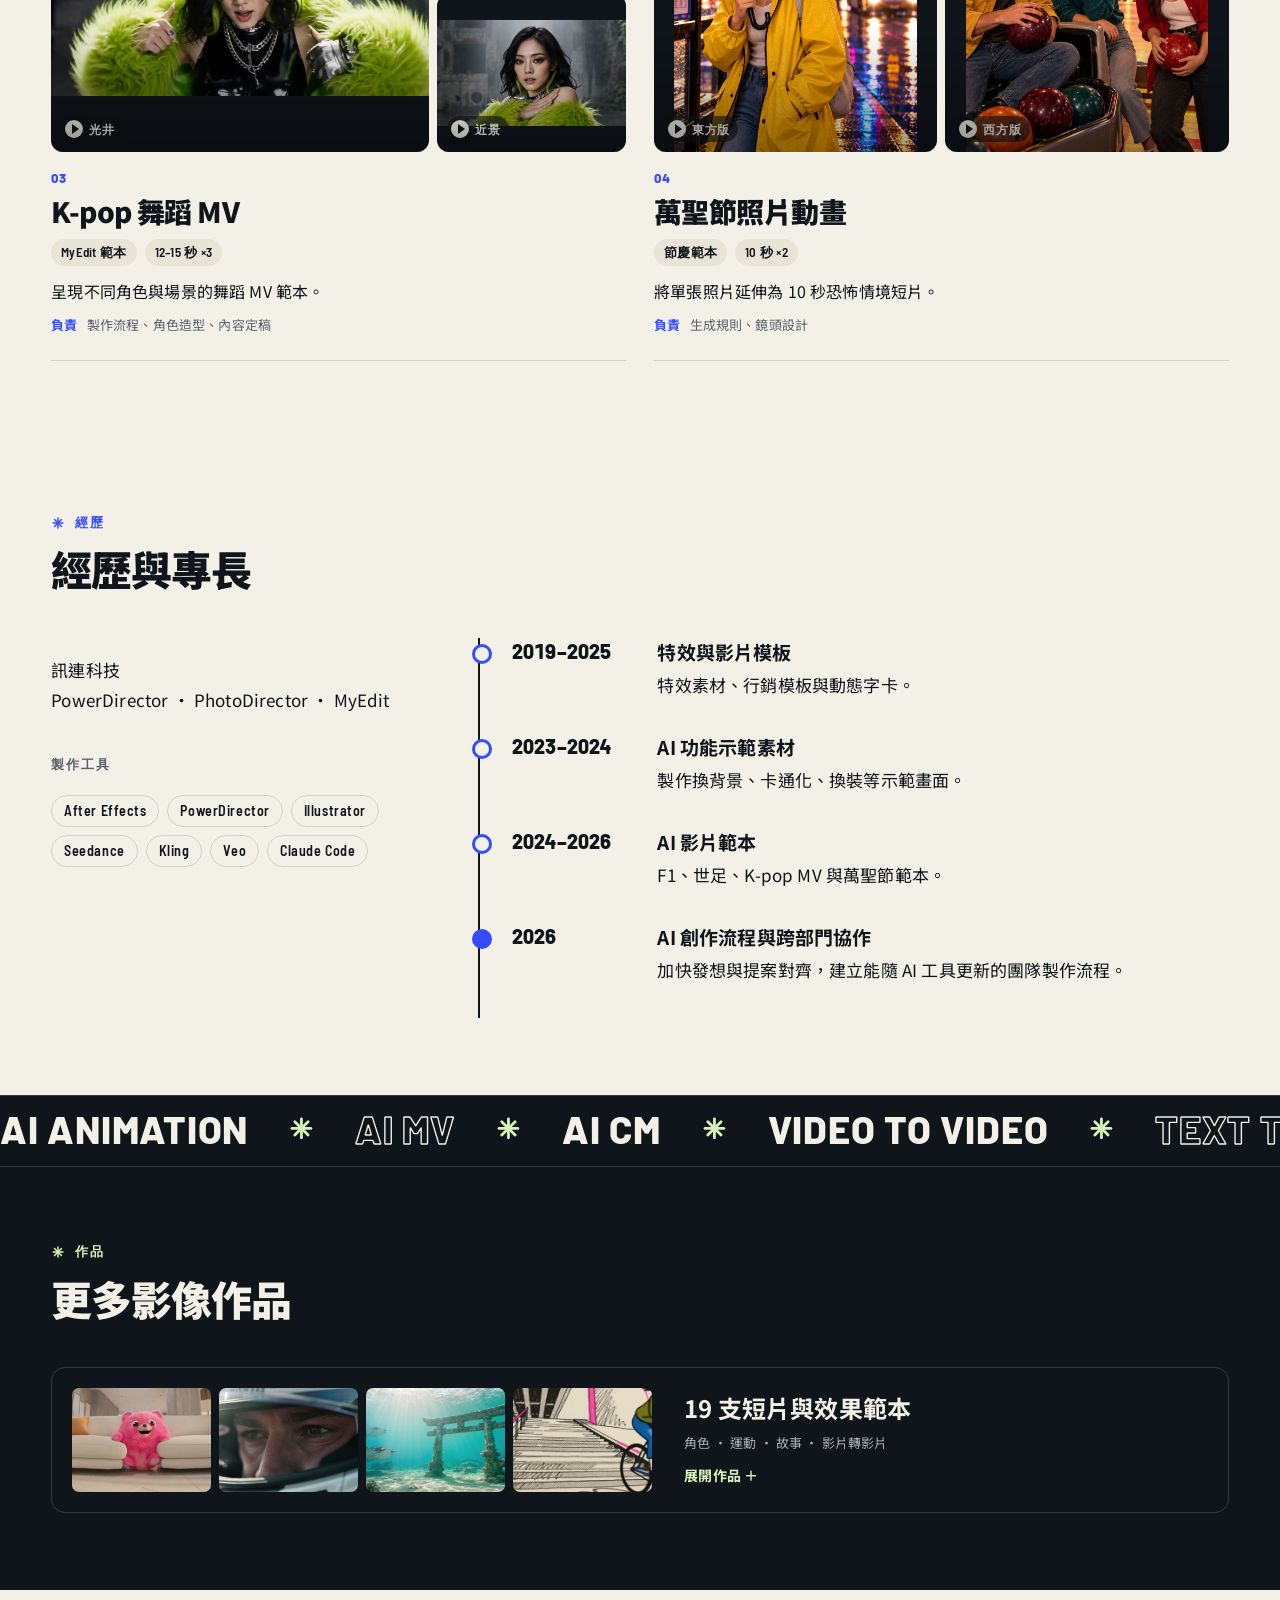
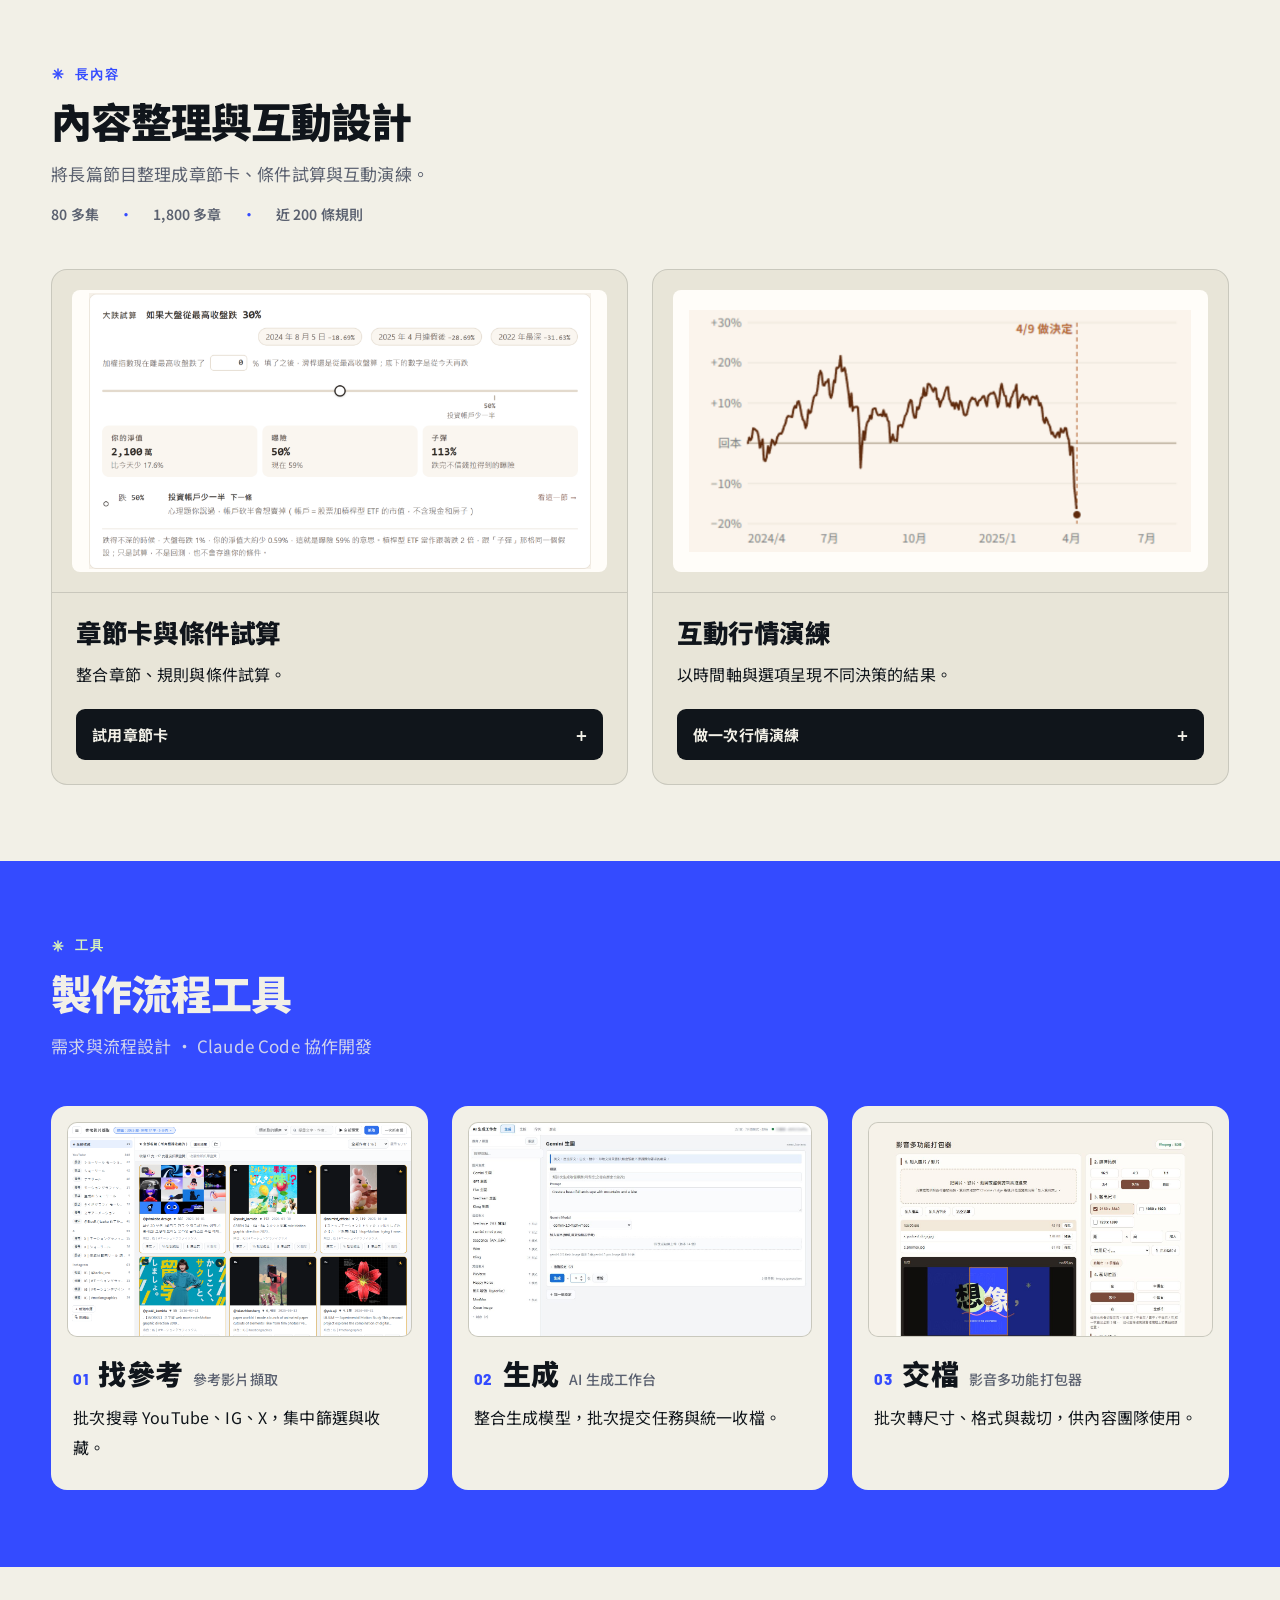
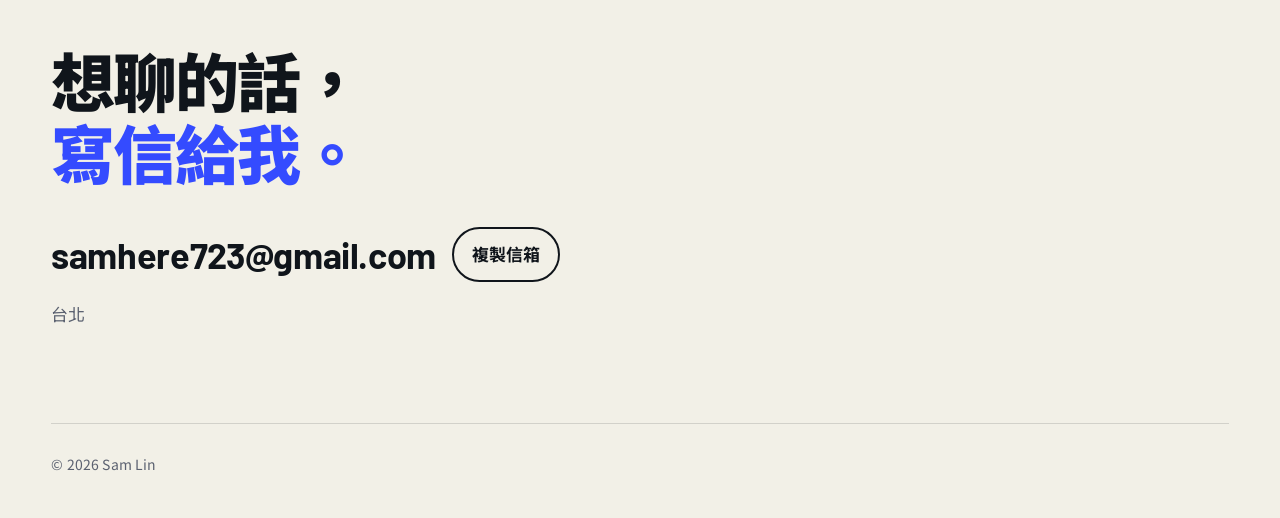
==== commit 8a96c634: "Refine portfolio copy, layout and showreel controls" ====
--- a/docs/index.html
+++ b/docs/index.html
@@ -24,11 +24,11 @@
   <div class="wrap">
     <a class="brand" href="#hero" aria-label="Sam Lin 回到頂端"><svg class="mark"><use href="#m"/></svg><span>SAM <span class="lin">LIN</span></span></a>
     <nav class="nav" aria-label="主選單">
-      <a href="#cases">案子</a>
+      <a href="#cases">精選</a>
       <a href="#works" class="opt">作品</a>
-      <a href="#longform" class="opt">長內容</a>
+      <a href="#longform" class="opt">互動</a>
       <a href="#tools" class="opt">工具</a>
-      <a href="#career" class="opt">經歷</a>
+      <a href="#career">經歷</a>
       <a href="#contact">聯絡</a>
     </nav>
   </div>
@@ -37,39 +37,25 @@
 <main>
 <section class="hero" id="hero">
   <div class="wrap">
-    <div class="hero-head">
-      <div>
-        <p class="who label"><svg class="mark spin"><use href="#m"/></svg>Sam Lin · 台北</p>
+    <div class="hero-layout">
+      <div class="hero-intro">
+        <p class="who label"><svg class="mark spin"><use href="#m"/></svg>動態設計 · 商業影片 · AI 動畫</p>
         <h1 id="h1"><span class="l1">把重點說清楚，</span><span class="l2">把影片做好看。</span></h1>
-      </div>
-      <svg class="mark hero-mark spin" aria-hidden="true"><use href="#m"/></svg>
-    </div>
-    <p class="lede">在訊連製作 PowerDirector、MyEdit 的特效、模板與功能影片。近兩年以 AI 協作，完成企劃、分鏡、生成與剪接。</p>
-
+        <p class="lede">訊連科技｜PowerDirector、MyEdit<br>企劃、分鏡、生成與剪接。</p>
+        <div class="hero-actions"><a class="hero-cta" href="#cases">看精選作品 <span aria-hidden="true">↗</span></a><a href="#contact">聯絡我 →</a></div>
+      </div>
     <div class="reel">
       <div class="reel-frame">
-        <video id="reelLoop" src="media/reel60_v10_720.mp4" poster="media/poster/reel60_v10.jpg" autoplay muted loop playsinline preload="auto" aria-label="60 秒作品集剪輯，靜音循環播放"></video>
-        <button class="play-btn" type="button" data-full="media/reel60_v10_1080.mp4" data-ratio="1.7778" data-title="60 秒作品集剪輯" data-note="這兩年的作品：運動、MV、角色動畫、鬼片範本、產品片、影片轉影片，精選成 60 秒。"><span class="tri"></span>有聲播放</button>
-      </div>
-      <div class="reel-bar"><p>60 秒精選作品 · 預設靜音</p></div>
-    </div>
-
-    <div class="proofs">
-      <div class="proof-grid">
-        <a class="proof" href="#case-mouse">
-          <div class="media" data-autopv="media/pv/w_mouse.mp4"><img src="media/poster/w_mouse.jpg" alt="C7 滑鼠的磁力滾輪特寫" loading="lazy"></div>
-          <div class="txt"><b>三個賣點，一支 <span class="nw">30 秒</span>商品片</b><span class="arrow" aria-hidden="true">→</span></div>
-        </a>
-        <a class="proof" href="#longform">
-          <div class="media"><img src="img/fin_chapter_clear.jpg" alt="章節卡：清流君 EP33 第 3 章，左邊是章節列表，右邊是他的主張" loading="lazy" style="object-position: 0 0"></div>
-          <div class="txt"><b>把長節目，變成判斷工具</b><span class="arrow" aria-hidden="true">→</span></div>
-        </a>
-        <a class="proof" href="#case-path">
-          <div class="media" data-autopv="media/pv/w_lantern.mp4"><img src="media/poster/w_lantern.jpg" alt="3D 動畫少女在燈籠水鄉奔跑" loading="lazy"></div>
-          <div class="txt"><b>兩條路線，一場追逐</b><span class="arrow" aria-hidden="true">→</span></div>
-        </a>
-      </div>
-    </div>
+        <video id="reelLoop" src="media/reel60_v10_720.mp4" poster="img/showreel_cover_20261005.jpg" autoplay muted loop playsinline preload="auto" aria-label="60 秒作品集剪輯，靜音循環播放"></video>
+      </div>
+      <div class="reel-bar">
+        <p>SHOWREEL · 60 SEC</p>
+        <button class="play-btn" type="button" data-full="media/reel60_v10_1080.mp4" data-ratio="1.7778" data-title="60 秒作品集剪輯" data-note="商業影片、動態設計與 AI 動畫精選。"><span class="tri" aria-hidden="true"></span>播放完整版</button>
+      </div>
+    </div>
+
+    </div>
+
   </div>
 </section>
 
@@ -78,8 +64,8 @@
 <section class="sec" id="cases">
   <div class="wrap">
     <div class="sec-head">
-      <p class="label"><svg class="mark"><use href="#m"/></svg>案子</p>
-      <h2>四個案子，從想法到成片</h2>
+      <p class="label"><svg class="mark"><use href="#m"/></svg>SELECTED WORK</p>
+      <h2>精選專案</h2>
     </div>
 
     <div class="cases">
@@ -87,23 +73,20 @@
       <article class="case" id="case-path">
         <div class="case-media">
           <div class="reelrow">
-            <button class="clip" type="button" style="--ar:1.7778" data-pv="media/pv/w_lantern.mp4" data-full="media/w_lantern.mp4" data-ratio="1.7778" data-title="燈籠水鄉的追逐（15 秒動畫）" data-note="一次生成 15 秒。主角的路線畫亮青色，追兵畫洋紅。">
+            <button class="clip" type="button" style="--ar:1.7778" data-pv="media/pv/w_lantern.mp4" data-full="media/w_lantern.mp4" data-ratio="1.7778" data-title="燈籠水鄉的追逐（15 秒動畫）" data-note="MyEdit 路徑範本 · 15 秒角色動畫。">
               <img src="media/poster/w_lantern.jpg" alt="手拿發光卷軸的動畫少女，背景是滿天燈籠" loading="lazy"><span class="cap"><span class="dot"></span>15 秒動畫</span>
             </button>
-            <button class="clip" type="button" style="--ar:.5625" data-pv="media/pv/w_explainer.mp4" data-full="media/w_explainer.mp4" data-ratio=".5625" data-title="MyEdit 路徑範本廣告（30 秒直式）" data-note="虛擬主持人講、畫面示範，全英文。畫面已定稿，配樂和音效還沒上。">
-              <img src="media/poster/w_explainer.jpg" alt="直式廣告畫面，靜態圖上畫了一條綠色路線" loading="lazy"><span class="cap"><span class="dot"></span>30 秒廣告</span>
+            <button class="clip" type="button" style="--ar:.5625" data-pv="media/pv/w_explainer.mp4" data-full="media/w_explainer.mp4" data-ratio=".5625" data-title="MyEdit 路徑範本廣告（30 秒直式）" data-note="MyEdit 功能介紹 · 30 秒英文直式廣告。">
+              <img src="media/poster/w_explainer.jpg" alt="直式廣告畫面，靜態圖上畫了一條綠色路線" loading="lazy"><span class="cap"><span class="dot"></span>30 秒</span>
             </button>
           </div>
         </div>
         <div class="case-text">
           <p class="case-no">01</p>
-          <h3>兩條路線，一場追逐</h3>
-          <ul class="meta"><li>2026</li><li>MyEdit 範本</li><li>15 秒動畫＋30 秒廣告</li><li>Seedance 2.0</li></ul>
-          <dl class="beats4">
-            <div><dt>問題</dt><dd>要讓使用者畫路線，角色就照著跑；第一版卻只剩鏡頭穿越空城。</dd></div>
-            <div><dt>解法</dt><dd>先鎖定角色正背面，以俯視斜角讓路線清楚可見。主角路線用青色、追兵用洋紅，避開暖橘場景，一次生成 15 秒完整追逐。</dd></div>
-          </dl>
-          <p class="role">我負責企劃、規則與定稿；和 Claude 協作 prompt、合成腳本，Seedance 2.0 生成畫面。</p>
+          <h3>路徑動畫與功能廣告</h3>
+          <ul class="meta"><li>MyEdit 範本</li><li>15 秒動畫＋30 秒廣告</li></ul>
+          <p class="case-purpose">用於 MyEdit 路徑動畫功能示範與直式廣告。</p>
+          <p class="role"><span>負責</span> 企劃、生成規則、內容定稿</p>
         </div>
       </article>
 
@@ -111,20 +94,17 @@
       <article class="case flip" id="case-mouse">
         <div class="case-media">
           <div class="reelrow">
-            <button class="clip" type="button" style="--ar:1" data-pv="media/pv/w_mouse.mp4" data-full="media/w_mouse.mp4" data-ratio="1" data-title="C7 滑鼠（30 秒，1:1）" data-note="Seedance 2.5 的商品片範例，品牌是虛構的。手指撥滾輪，鏡頭就跟著鑽進去拆開。">
+            <button class="clip" type="button" style="--ar:1" data-pv="media/pv/w_mouse.mp4" data-full="media/w_mouse.mp4" data-ratio="1" data-title="C7 滑鼠概念片" data-note="C7 商品概念片 · 30 秒。">
               <img src="media/poster/w_mouse.jpg" alt="手放在深灰色滑鼠上，金色滾輪，機身邊緣透出琥珀色光" loading="lazy"><span class="cap"><span class="dot"></span>30 秒 · 1:1</span>
             </button>
           </div>
         </div>
         <div class="case-text">
           <p class="case-no">02</p>
-          <h3>滑鼠的三個賣點，30 秒說清楚</h3>
-          <ul class="meta"><li>2026</li><li>Seedance 2.5 範例片</li><li>30 秒</li><li>1:1</li></ul>
-          <dl class="beats4">
-            <div><dt>問題</dt><dd>虛構品牌 C7 的商品範例：30 秒內講清楚賣點，讓零件拆解對應使用動作。</dd></div>
-            <div><dt>解法</dt><dd>用手的動作帶鏡頭：撥滾輪、放大紋路、拆解零件，再呈現按鍵與感測器。規格跟著對應零件出現。</dd></div>
-          </dl>
-          <p class="role">我負責企劃、分鏡與版本取捨；和 Claude 協作 prompt，Seedance 2.5 生成畫面。</p>
+          <h3>C7 滑鼠商品片</h3>
+          <ul class="meta"><li>概念商品片</li><li>30 秒 · 1:1</li></ul>
+          <p class="case-purpose">C7 概念商品示範，呈現滑鼠三項功能。</p>
+          <p class="role"><span>負責</span> 企劃、分鏡、畫面選定</p>
         </div>
       </article>
 
@@ -132,28 +112,25 @@
       <article class="case" id="case-dance">
         <div class="case-media">
           <div class="reelrow">
-            <button class="clip" type="button" style="--ar:1.7778" data-pv="media/pv/w_mv_coat.mp4" data-full="media/w_mv_coat.mp4" data-ratio="1.7778" data-title="K-pop 舞蹈 MV：光井" data-note="角色三視圖＋空景＋動作參考片，Seedance 2.0 參考生影片。">
+            <button class="clip" type="button" style="--ar:1.7778" data-pv="media/pv/w_mv_coat.mp4" data-full="media/w_mv_coat.mp4" data-ratio="1.7778" data-title="K-pop 舞蹈 MV：光井" data-note="MyEdit 舞蹈 MV 範本 · 光井場景。">
               <img src="media/poster/w_mv_coat.jpg" alt="穿螢光綠毛外套的舞者站在廢墟光井下" loading="lazy"><span class="cap"><span class="dot"></span>光井</span>
             </button>
           </div>
           <div class="reelrow">
-            <button class="clip" type="button" style="--ar:1.7778" data-pv="media/pv/w_mv_dance.mp4" data-full="media/w_mv_dance.mp4" data-ratio="1.7778" data-title="K-pop 舞蹈 MV：舞蹈教室" data-note="同一個流程，換一個場景和角色。">
-              <img src="media/poster/w_mv_dance.jpg" alt="夜景高樓裡的舞蹈教室，一位舞者" loading="lazy"><span class="cap"><span class="dot"></span>舞蹈教室</span>
-            </button>
-            <button class="clip" type="button" style="--ar:1.7778" data-pv="media/pv/w_mv_close.mp4" data-full="media/w_mv_close.mp4" data-ratio="1.7778" data-title="K-pop 舞蹈 MV：近景" data-note="先有分鏡再重新生成的版本。">
+            <button class="clip" type="button" style="--ar:1.7778" data-pv="media/pv/w_mv_dance.mp4" data-full="media/w_mv_dance.mp4" data-ratio="1.7778" data-title="K-pop 舞蹈 MV：舞蹈教室" data-note="MyEdit 舞蹈 MV 範本 · 舞蹈教室。">
+              <img src="media/poster/w_mv_dance.jpg" alt="夜景高樓裡的舞蹈教室，一位舞者" loading="lazy"><span class="cap"><span class="dot"></span>教室</span>
+            </button>
+            <button class="clip" type="button" style="--ar:1.7778" data-pv="media/pv/w_mv_close.mp4" data-full="media/w_mv_close.mp4" data-ratio="1.7778" data-title="K-pop 舞蹈 MV：近景" data-note="MyEdit 舞蹈 MV 範本 · 角色近景。">
               <img src="media/poster/w_mv_close.jpg" alt="舞者近景，綠色毛外套" loading="lazy"><span class="cap"><span class="dot"></span>近景</span>
             </button>
           </div>
         </div>
         <div class="case-text">
           <p class="case-no">03</p>
-          <h3>先定動作，再換角色與場景</h3>
-          <ul class="meta"><li>2026</li><li>MyEdit 範本</li><li>12–15 秒 ×3</li><li>Seedance 2.0</li></ul>
-          <dl class="beats4">
-            <div><dt>問題</dt><dd>舞蹈與運鏡要好看，角色也要跨鏡頭一致。</dd></div>
-            <div><dt>解法</dt><dd>先用未上材質的 3D 真人模型生成動作參考，再加入角色三視圖與空景，讓 Seedance 參考生成 MV。</dd></div>
-          </dl>
-          <p class="role">我定流程、造型與版本取捨；和 Claude 協作 prompt，Seedance 2.0 生成畫面。</p>
+          <h3>K-pop 舞蹈 MV</h3>
+          <ul class="meta"><li>MyEdit 範本</li><li>12–15 秒 ×3</li></ul>
+          <p class="case-purpose">呈現不同角色與場景的舞蹈 MV 範本。</p>
+          <p class="role"><span>負責</span> 製作流程、角色造型、內容定稿</p>
         </div>
       </article>
 
@@ -161,25 +138,46 @@
       <article class="case flip" id="case-horror">
         <div class="case-media">
           <div class="reelrow">
-            <button class="clip" type="button" style="--ar:.75" data-pv="media/pv/w_horror_east.mp4" data-full="media/w_horror_east.mp4" data-ratio=".75" data-title="萬聖節範本：東方版" data-note="雨夜的公車站。一張照片，一次生成 10 秒。">
+            <button class="clip" type="button" style="--ar:.75" data-pv="media/pv/w_horror_east.mp4" data-full="media/w_horror_east.mp4" data-ratio=".75" data-title="萬聖節範本：東方版" data-note="萬聖節照片動畫範本 · 東方版。">
               <img src="media/poster/w_horror_east.jpg" alt="雨夜公車站，穿黃色雨衣、撐透明傘的女生" loading="lazy"><span class="cap"><span class="dot"></span>東方版</span>
             </button>
-            <button class="clip" type="button" style="--ar:.75" data-pv="media/pv/w_horror_west.mp4" data-full="media/w_horror_west.mp4" data-ratio=".75" data-title="萬聖節範本：西方版" data-note="保齡球館。最後一刀收在偷看主角的視角。">
+            <button class="clip" type="button" style="--ar:.75" data-pv="media/pv/w_horror_west.mp4" data-full="media/w_horror_west.mp4" data-ratio=".75" data-title="萬聖節範本：西方版" data-note="萬聖節照片動畫範本 · 西方版。">
               <img src="media/poster/w_horror_west.jpg" alt="保齡球館裡的三個朋友" loading="lazy"><span class="cap"><span class="dot"></span>西方版</span>
             </button>
           </div>
         </div>
         <div class="case-text">
           <p class="case-no">04</p>
-          <h3>一張照片，生成 10 秒鬼片</h3>
-          <ul class="meta"><li>2026</li><li>萬聖節範本</li><li>10 秒 ×2</li><li>3:4</li><li>Seedance 2.0</li></ul>
-          <dl class="beats4">
-            <div><dt>問題</dt><dd>使用者只給一張照片，未必有正臉；模型容易亂加元素，鏡頭也單調。</dd></div>
-            <div><dt>解法</dt><dd>一次生成 10 秒，以 4–6 個鏡頭、手持晃動與甩鏡製造驚嚇。第三鏡避開正臉，結尾留在偷看主角的視角。</dd></div>
-          </dl>
-          <p class="role">我定規則與鏡頭結構；和 Claude 協作 system prompt，Seedance 2.0 生成畫面。</p>
-        </div>
-      </article>
+          <h3>萬聖節照片動畫</h3>
+          <ul class="meta"><li>節慶範本</li><li>10 秒 ×2</li></ul>
+          <p class="case-purpose">將單張照片延伸為 10 秒恐怖情境短片。</p>
+          <p class="role"><span>負責</span> 生成規則、鏡頭設計</p>
+        </div>
+      </article>
+    </div>
+  </div>
+</section>
+
+<section class="sec" id="career">
+  <div class="wrap">
+    <div class="sec-head">
+      <p class="label"><svg class="mark"><use href="#m"/></svg>經歷</p>
+      <h2>經歷與專長</h2>
+    </div>
+    <div class="career">
+      <div>
+        <p>訊連科技<br>PowerDirector · PhotoDirector · MyEdit</p>
+        <div class="tools">
+          <p class="label">製作工具</p>
+          <div class="chips"><span>After Effects</span><span>PowerDirector</span><span>Illustrator</span><span>Seedance</span><span>Kling</span><span>Veo</span><span>Claude Code</span></div>
+        </div>
+      </div>
+      <ol class="tl">
+        <li><span class="yr">2019–2025</span><div><b class="q">特效與影片模板</b><p>特效素材、行銷模板與動態字卡。</p></div></li>
+        <li><span class="yr">2023–2024</span><div><b class="q">AI 功能示範素材</b><p>製作換背景、卡通化、換裝等示範畫面。</p></div></li>
+        <li><span class="yr">2024–2026</span><div><b class="q">AI 影片範本</b><p>F1、世足、<span class="nw">K-pop MV</span> 與萬聖節範本。</p></div></li>
+        <li><span class="yr">2026</span><div><b class="q">AI 創作流程與跨部門協作</b><p>加快發想與提案對齊，建立能隨 AI 工具更新的團隊製作流程。</p></div></li>
+      </ol>
     </div>
   </div>
 </section>
@@ -194,51 +192,59 @@
   <div class="wrap sec">
     <div class="sec-head">
       <p class="label"><svg class="mark"><use href="#m"/></svg>作品</p>
-      <h2>其他作品</h2>
-    </div>
-
+      <h2>更多影像作品</h2>
+    </div>
+
+    <details class="work-disclosure" id="work-disclosure">
+      <summary>
+        <span class="work-peek" aria-hidden="true"><img src="media/poster/w_bounce.jpg" alt="" loading="lazy"><img src="media/poster/w_f1_helmet.jpg" alt="" loading="lazy"><img src="media/poster/w_worlds.jpg" alt="" loading="lazy"><img src="media/poster/vtv032_swipe.jpg" alt="" loading="lazy"></span>
+        <span class="work-summary"><b>19 支短片與效果範本</b><small>角色 · 運動 · 故事 · 影片轉影片</small><span class="work-open-label">展開作品 <span aria-hidden="true">＋</span></span><span class="work-close-label">收起作品 <span aria-hidden="true">−</span></span></span>
+      </summary>
+      <div class="work-content">
     <div class="group">
       <div class="group-head"><h3>角色</h3></div>
       <div class="wall">
-        <button class="clip" type="button" style="--ar:1.8182" data-pv="media/pv/w_bounce.mp4" data-full="media/w_bounce.mp4" data-ratio="1.8182" data-title="毛球熊在客廳裡彈來彈去" data-note="Grok 生成的角色短片，20 秒。最後撞上玻璃桌。"><img src="media/poster/w_bounce.jpg" alt="粉紅毛球熊坐在沙發上" loading="lazy"><span class="cap"><span class="dot"></span>毛球熊</span></button>
-        <button class="clip" type="button" style="--ar:1" data-pv="media/pv/w_smash.mp4" data-full="media/w_smash.mp4" data-ratio="1" data-title="一拳打裂地板" data-note="Grok 生成，25 秒。白色小毛球一拳打下去，整片木地板從中間裂開。"><img src="media/poster/w_smash.jpg" alt="白色毛球小怪獸坐在裂開的木地板上" loading="lazy"><span class="cap"><span class="dot"></span>一拳打裂地板</span></button>
-        <button class="clip" type="button" style="--ar:1" data-pv="media/pv/s_santa.mp4" data-full="media/s_santa.mp4" data-ratio="1" data-title="聖誕老人走路循環" data-note="聖誕角色的動態貼圖，原檔是綠幕輸出，這裡去背放在紙色底上。2025。"><img src="media/poster/s_santa.jpg" alt="背著紅布袋的聖誕老人" loading="lazy"><span class="cap"><span class="dot"></span>動態貼圖</span></button>
-        <button class="clip" type="button" style="--ar:1.7778" data-pv="media/pv/s_podcast_dogs.mp4" data-full="media/s_podcast_dogs.mp4" data-ratio="1.7778" data-title="兩隻狗錄 Podcast" data-note="Veo 3 的範本測試，8 秒，有聲。2025。"><img src="media/poster/s_podcast_dogs.jpg" alt="兩隻狗戴耳機對著麥克風" loading="lazy"><span class="cap"><span class="dot"></span>狗狗 Podcast</span></button>
+        <button class="clip" type="button" style="--ar:1.8182" data-pv="media/pv/w_bounce.mp4" data-full="media/w_bounce.mp4" data-ratio="1.8182" data-title="毛球熊在客廳裡彈來彈去" data-note="20 秒角色動畫。"><img src="media/poster/w_bounce.jpg" alt="粉紅毛球熊坐在沙發上" loading="lazy"><span class="cap"><span class="dot"></span>毛球熊</span></button>
+        <button class="clip" type="button" style="--ar:1" data-pv="media/pv/w_smash.mp4" data-full="media/w_smash.mp4" data-ratio="1" data-title="一拳打裂地板" data-note="25 秒角色動畫。"><img src="media/poster/w_smash.jpg" alt="白色毛球小怪獸坐在裂開的木地板上" loading="lazy"><span class="cap"><span class="dot"></span>一拳打裂地板</span></button>
+        <button class="clip" type="button" style="--ar:1" data-pv="media/pv/s_santa.mp4" data-full="media/s_santa.mp4" data-ratio="1" data-title="聖誕老人走路循環" data-note="聖誕角色動態貼圖 · 走路循環。"><img src="media/poster/s_santa.jpg" alt="背著紅布袋的聖誕老人" loading="lazy"><span class="cap"><span class="dot"></span>動態貼圖</span></button>
+        <button class="clip" type="button" style="--ar:1.7778" data-pv="media/pv/s_podcast_dogs.mp4" data-full="media/s_podcast_dogs.mp4" data-ratio="1.7778" data-title="兩隻狗錄 Podcast" data-note="8 秒有聲角色範本。"><img src="media/poster/s_podcast_dogs.jpg" alt="兩隻狗戴耳機對著麥克風" loading="lazy"><span class="cap"><span class="dot"></span>狗狗 Podcast</span></button>
       </div>
     </div>
 
     <div class="group">
       <div class="group-head"><h3>運動</h3></div>
       <div class="wall">
-        <button class="clip" type="button" style="--ar:1.7778" data-pv="media/pv/w_f1_helmet.mp4" data-full="media/w_f1_helmet.mp4" data-ratio="1.7778" data-title="F1 車手視角" data-note="4K 輸出，15 秒。"><img src="media/poster/w_f1_helmet.jpg" alt="F1 車手頭盔裡的眼睛" loading="lazy"><span class="cap"><span class="dot"></span>F1 車手視角</span></button>
-        <button class="clip" type="button" style="--ar:1.7778" data-pv="media/pv/w_f1_cars.mp4" data-full="media/w_f1_cars.mp4" data-ratio="1.7778" data-title="F1 多車" data-note="4K 輸出，15 秒。"><img src="media/poster/w_f1_cars.jpg" alt="空拍 F1 賽道" loading="lazy"><span class="cap"><span class="dot"></span>F1 多車</span></button>
-        <button class="clip" type="button" style="--ar:1.7778" data-pv="media/pv/w_boxing.mp4" data-full="media/w_boxing.mp4" data-ratio="1.7778" data-title="屋頂拳擊" data-note="Kling 生成，15 秒。"><img src="media/poster/w_boxing.jpg" alt="夕陽下屋頂上的兩個拳擊手" loading="lazy"><span class="cap"><span class="dot"></span>屋頂拳擊</span></button>
-        <button class="clip" type="button" style="--ar:1.7778" data-pv="media/pv/w_skate.mp4" data-full="media/w_skate.mp4" data-ratio="1.7778" data-title="跑酷" data-note="照參考片生成的 8 秒片段，後來當影片轉影片的原始素材。"><img src="media/poster/w_skate.jpg" alt="逆光跳下階梯的人影" loading="lazy"><span class="cap"><span class="dot"></span>跑酷</span></button>
-        <button class="clip" type="button" style="--ar:1.784" data-pv="media/pv/w_victory.mp4" data-full="media/w_victory.mp4" data-ratio="1.784" data-title="世足奪冠" data-note="世足範本的範例，美國、日本、台灣各一版，Kling 生成。這支是美國版。"><img src="media/poster/w_victory.jpg" alt="舉起獎盃的球員" loading="lazy"><span class="cap"><span class="dot"></span>世足奪冠</span></button>
+        <button class="clip" type="button" style="--ar:1.7778" data-pv="media/pv/w_f1_helmet.mp4" data-full="media/w_f1_helmet.mp4" data-ratio="1.7778" data-title="F1 車手視角" data-note="15 秒運動短片 · 車手近景。"><img src="media/poster/w_f1_helmet.jpg" alt="F1 車手頭盔裡的眼睛" loading="lazy"><span class="cap"><span class="dot"></span>F1 車手視角</span></button>
+        <button class="clip" type="button" style="--ar:1.7778" data-pv="media/pv/w_f1_cars.mp4" data-full="media/w_f1_cars.mp4" data-ratio="1.7778" data-title="F1 多車" data-note="15 秒運動短片 · 多車競速。"><img src="media/poster/w_f1_cars.jpg" alt="空拍 F1 賽道" loading="lazy"><span class="cap"><span class="dot"></span>F1 多車</span></button>
+        <button class="clip" type="button" style="--ar:1.7778" data-pv="media/pv/w_boxing.mp4" data-full="media/w_boxing.mp4" data-ratio="1.7778" data-title="屋頂拳擊" data-note="15 秒運動短片。"><img src="media/poster/w_boxing.jpg" alt="夕陽下屋頂上的兩個拳擊手" loading="lazy"><span class="cap"><span class="dot"></span>屋頂拳擊</span></button>
+        <button class="clip" type="button" style="--ar:1.7778" data-pv="media/pv/w_skate.mp4" data-full="media/w_skate.mp4" data-ratio="1.7778" data-title="跑酷" data-note="8 秒運動短片。"><img src="media/poster/w_skate.jpg" alt="逆光跳下階梯的人影" loading="lazy"><span class="cap"><span class="dot"></span>跑酷</span></button>
+        <button class="clip" type="button" style="--ar:1.784" data-pv="media/pv/w_victory.mp4" data-full="media/w_victory.mp4" data-ratio="1.784" data-title="世足奪冠" data-note="世足主題範本 · 美國版。"><img src="media/poster/w_victory.jpg" alt="舉起獎盃的球員" loading="lazy"><span class="cap"><span class="dot"></span>世足奪冠</span></button>
       </div>
     </div>
 
     <div class="group">
       <div class="group-head"><h3>品牌與故事</h3></div>
       <div class="wall">
-        <button class="clip" type="button" style="--ar:1.7778" data-pv="media/pv/w_worlds.mp4" data-full="media/w_worlds.mp4" data-ratio="1.7778" data-title="從電梯一路掉進一隻眼睛" data-note="Seedance 2.5 的文生影片範例，30 秒。電梯是往下的，所以每個轉場也往下走。結尾我只要眼睛閉起來，快剪的穿梭感要留著。"><img src="media/poster/w_worlds.jpg" alt="海底的鳥居和兩隻魟魚" loading="lazy"><span class="cap"><span class="dot"></span>電梯到眼睛</span></button>
-        <button class="clip" type="button" style="--ar:1.781" data-pv="media/pv/w_party.mp4" data-full="media/w_party.mp4" data-ratio="1.781" data-title="派對一鏡到底，跳進泳池" data-note="Seedance 2.5 的圖生影片範例，30 秒。"><img src="media/poster/w_party.jpg" alt="走向無邊際泳池的女生" loading="lazy"><span class="cap"><span class="dot"></span>派對一鏡到底</span></button>
-        <button class="clip" type="button" style="--ar:.5625" data-pv="media/pv/feib_idea2.mp4" data-full="media/feib_idea2_1080.mp4" data-ratio=".5625" data-title="賺 20% 再賠 20% 竟虧錢？" data-note="30 秒直式動畫。先用 AI 生出每一格的版面，把字和數字核對過，再生成影片、口白和音效。漲跌照台灣看盤的習慣，紅漲綠跌。"><img src="media/poster/feib_idea2.jpg" alt="直式動畫的開場：上半紅色色塊寫「賺 20%」，下半綠色色塊寫「再賠 20%」" loading="lazy"><span class="cap"><span class="dot"></span>觀念動畫</span></button>
-        <button class="clip" type="button" style="--ar:1.7778" data-pv="media/pv/w_proposal.mp4" data-full="media/w_proposal.mp4" data-ratio="1.7778" data-title="雨夜求婚" data-note="日系純愛風的情緒戲，15 秒。"><img src="media/poster/w_proposal.jpg" alt="雨夜裡哭著拿出戒指的男生" loading="lazy"><span class="cap"><span class="dot"></span>雨夜求婚</span></button>
+        <button class="clip" type="button" style="--ar:1.7778" data-pv="media/pv/w_worlds.mp4" data-full="media/w_worlds.mp4" data-ratio="1.7778" data-title="電梯到眼睛" data-note="30 秒場景穿梭短片。"><img src="media/poster/w_worlds.jpg" alt="海底的鳥居和兩隻魟魚" loading="lazy"><span class="cap"><span class="dot"></span>電梯到眼睛</span></button>
+        <button class="clip" type="button" style="--ar:1.781" data-pv="media/pv/w_party.mp4" data-full="media/w_party.mp4" data-ratio="1.781" data-title="派對一鏡到底，跳進泳池" data-note="30 秒派對情境短片。"><img src="media/poster/w_party.jpg" alt="走向無邊際泳池的女生" loading="lazy"><span class="cap"><span class="dot"></span>派對一鏡到底</span></button>
+        <button class="clip" type="button" style="--ar:.5625" data-pv="media/pv/feib_idea2.mp4" data-full="media/feib_idea2_1080.mp4" data-ratio=".5625" data-title="賺 20% 再賠 20% 竟虧錢？" data-note="30 秒直式觀念動畫。"><img src="media/poster/feib_idea2.jpg" alt="直式動畫的開場：上半紅色色塊寫「賺 20%」，下半綠色色塊寫「再賠 20%」" loading="lazy"><span class="cap"><span class="dot"></span>觀念動畫</span></button>
+        <button class="clip" type="button" style="--ar:1.7778" data-pv="media/pv/w_proposal.mp4" data-full="media/w_proposal.mp4" data-ratio="1.7778" data-title="雨夜求婚" data-note="15 秒情境短片。"><img src="media/poster/w_proposal.jpg" alt="雨夜裡哭著拿出戒指的男生" loading="lazy"><span class="cap"><span class="dot"></span>雨夜求婚</span></button>
       </div>
     </div>
 
     <div class="group">
-      <div class="group-head"><h3>影片轉影片</h3><p>跨素材測試，驗收門檻為八成成功率。</p></div>
+      <div class="group-head"><h3>影片轉影片</h3></div>
       <div class="vtv">
-        <button class="clip" type="button" data-pv="media/pv/vtv027_swipe.mp4" data-full="media/vtv027_swipe.mp4" data-ratio="1" data-title="眼睛變愛心" data-note="Seedance 2.5。這個效果是靠我指定參考圖怎麼裁做出來的。"><img src="media/poster/vtv027_swipe.jpg" alt="眼睛變成愛心的男生" loading="lazy"><span class="cap"><span class="dot"></span><span>眼睛變愛心<br><small>Seedance 2.5</small></span></span></button>
-        <button class="clip" type="button" data-pv="media/pv/vtv028_swipe.mp4" data-full="media/vtv028_swipe.mp4" data-ratio="1" data-title="夜空放煙火" data-note="Seedance 2.0。"><img src="media/poster/vtv028_swipe.jpg" alt="河岸夜景上空的煙火" loading="lazy"><span class="cap"><span class="dot"></span><span>夜空放煙火<br><small>Seedance 2.0</small></span></span></button>
-        <button class="clip" type="button" data-pv="media/pv/vtv029_swipe.mp4" data-full="media/vtv029_swipe.mp4" data-ratio="1" data-title="整個畫面變方塊世界" data-note="Gemini Omni。"><img src="media/poster/vtv029_swipe.jpg" alt="變成方塊像素的餐桌" loading="lazy"><span class="cap"><span class="dot"></span><span>方塊世界<br><small>Gemini Omni</small></span></span></button>
-        <button class="clip" type="button" data-pv="media/pv/vtv030_swipe.mp4" data-full="media/vtv030_swipe.mp4" data-ratio="1" data-title="補一盞電影光" data-note="Seedance 2.5。"><img src="media/poster/vtv030_swipe.jpg" alt="戴鑽石項鍊的模特兒" loading="lazy"><span class="cap"><span class="dot"></span><span>電影光<br><small>Seedance 2.5</small></span></span></button>
-        <button class="clip" type="button" data-pv="media/pv/vtv031_swipe.mp4" data-full="media/vtv031_swipe.mp4" data-ratio="1" data-title="按摩椅飄到雲上" data-note="Seedance 2.0。雲要藍天，不要夕陽。"><img src="media/poster/vtv031_swipe.jpg" alt="坐在按摩椅上飄在雲裡的女生" loading="lazy"><span class="cap"><span class="dot"></span><span>雲上藍天<br><small>Seedance 2.0</small></span></span></button>
-        <button class="clip" type="button" data-pv="media/pv/vtv032_swipe.mp4" data-full="media/vtv032_swipe.mp4" data-ratio="1" data-title="實拍變素描" data-note="Gemini Omni。"><img src="media/poster/vtv032_swipe.jpg" alt="素描風格的階梯和單車騎士" loading="lazy"><span class="cap"><span class="dot"></span><span>實拍變素描<br><small>Gemini Omni</small></span></span></button>
-      </div>
-    </div>
+        <button class="clip" type="button" data-pv="media/pv/vtv027_swipe.mp4" data-full="media/vtv027_swipe.mp4" data-ratio="1" data-title="眼睛變愛心" data-note="影片轉影片 · 愛心眼睛。"><img src="media/poster/vtv027_swipe.jpg" alt="眼睛變成愛心的男生" loading="lazy"><span class="cap"><span class="dot"></span>眼睛變愛心</span></button>
+        <button class="clip" type="button" data-pv="media/pv/vtv028_swipe.mp4" data-full="media/vtv028_swipe.mp4" data-ratio="1" data-title="夜空放煙火" data-note="影片轉影片 · 場景特效。"><img src="media/poster/vtv028_swipe.jpg" alt="河岸夜景上空的煙火" loading="lazy"><span class="cap"><span class="dot"></span>夜空放煙火</span></button>
+        <button class="clip" type="button" data-pv="media/pv/vtv029_swipe.mp4" data-full="media/vtv029_swipe.mp4" data-ratio="1" data-title="整個畫面變方塊世界" data-note="影片轉影片 · 方塊風格。"><img src="media/poster/vtv029_swipe.jpg" alt="變成方塊像素的餐桌" loading="lazy"><span class="cap"><span class="dot"></span>方塊世界</span></button>
+        <button class="clip" type="button" data-pv="media/pv/vtv030_swipe.mp4" data-full="media/vtv030_swipe.mp4" data-ratio="1" data-title="補一盞電影光" data-note="影片轉影片 · 光影效果。"><img src="media/poster/vtv030_swipe.jpg" alt="戴鑽石項鍊的模特兒" loading="lazy"><span class="cap"><span class="dot"></span>電影光</span></button>
+        <button class="clip" type="button" data-pv="media/pv/vtv031_swipe.mp4" data-full="media/vtv031_swipe.mp4" data-ratio="1" data-title="按摩椅飄到雲上" data-note="影片轉影片 · 場景轉換。"><img src="media/poster/vtv031_swipe.jpg" alt="坐在按摩椅上飄在雲裡的女生" loading="lazy"><span class="cap"><span class="dot"></span>雲上藍天</span></button>
+        <button class="clip" type="button" data-pv="media/pv/vtv032_swipe.mp4" data-full="media/vtv032_swipe.mp4" data-ratio="1" data-title="實拍變素描" data-note="影片轉影片 · 素描風格。"><img src="media/poster/vtv032_swipe.jpg" alt="素描風格的階梯和單車騎士" loading="lazy"><span class="cap"><span class="dot"></span>實拍變素描</span></button>
+      </div>
+    </div>
+      </div>
+    </details>
   </div>
 </section>
 
@@ -246,42 +252,42 @@
   <div class="wrap">
     <div class="sec-head">
       <p class="label"><svg class="mark"><use href="#m"/></svg>長內容</p>
-      <h2>把長內容，做成能用的工具</h2>
-      <p>我整理清流君與大仁來開槓的主張、依據與分歧，再做成決策工具與練習。</p>
+      <h2>內容整理與互動設計</h2>
+      <p>將長篇節目整理成章節卡、條件試算與互動演練。</p>
       <ul class="knowledge-meta" aria-label="整理規模"><li>80 多集</li><li>1,800 多章</li><li>近 200 條規則</li></ul>
     </div>
     <div class="knowledge-grid">
       <article class="knowledge-card">
         <figure class="knowledge-preview"><img src="img/fin_dashboard_parity_20261005.png" alt="最新版體檢表的大跌試算：滑桿試算淨值、曝險與子彈，使用示範資料" width="1600" height="900" loading="lazy"></figure>
         <div class="knowledge-copy">
-          <h3>從節目到判斷工具</h3>
-          <p>章節與規則可回查出處。填入條件，產生規劃書，先指出最該處理的事。</p>
+          <h3>章節卡與條件試算</h3>
+          <p>整合章節、規則與條件試算。</p>
         </div>
         <details class="demo-disclosure" id="chap-disclosure">
           <summary><span class="when-closed">試用章節卡</span><span class="when-open">收起章節卡</span></summary>
           <div class="demo-content"><figure class="shot chap-demo">
           <div class="ch" id="chap"><noscript>章節卡要開 JavaScript 才能點。</noscript></div>
-          <figcaption>選章節看整理，點「聽原話」回到原節目。</figcaption>
         </figure>
-            <p class="demo-method">每章整理主張與依據，視內容補上反駁與待查證項目。</p>
           </div>
         </details>
       </article>
       <article class="knowledge-card">
         <figure class="knowledge-preview"><img src="img/fin_replay_parity_20261005.png" alt="0050 行情演練：重播到 2025 年 4 月 9 日，讓讀者在看答案前做選擇" width="1600" height="900" loading="lazy"></figure>
         <div class="knowledge-copy">
-          <h3>把風險，變成一次練習</h3>
-          <p>重播真實行情，在結果揭曉前做決定。透過分階練習，從小額實作走向讀公開說明書、算成本。</p>
+          <h3>互動行情演練</h3>
+          <p>以時間軸與選項呈現不同決策的結果。</p>
         </div>
         <details class="demo-disclosure" id="drill-disclosure">
           <summary><span class="when-closed">做一次行情演練</span><span class="when-open">收起行情演練</span></summary>
           <div class="demo-content"><figure class="shot drill-demo" id="drill">
           <div class="dd">
-            <h4 class="dd-t">2025 年 4 月：<wbr>連假回來，<wbr>0050 三天跌掉一成七</h4>
-            <p class="dd-set">假設你從 2024 年 4 月起，每個月第一個交易日用收盤價買 1,000 元的 0050，可買零股、不算手續費，配息當天再買回去。股價都是證交所的收盤價。</p>
+            <h4 class="dd-t">2025 年 4 月 · 行情重播</h4>
+            <details class="calculation-settings"><summary>計算設定與資料來源</summary>
+              <p class="dd-set">假設你從 2024 年 4 月起，每個月第一個交易日用收盤價買 1,000 元的 0050，可買零股、不算手續費，配息當天再買回去。股價都是證交所的收盤價。</p>
+            </details>
             <div class="dd-rp"><noscript>這個練習要開 JavaScript 才能玩。</noscript></div>
             <div class="dd-pick" hidden>
-              <div class="dd-ask">4/9 晚上，你會怎麼做？</div>
+              <div class="dd-ask">選擇情境，查看結果</div>
               <div class="dd-opts">
                 <label><input type="radio" name="dd-c" value="A">全部賣掉</label>
                 <label><input type="radio" name="dd-c" value="B">先停扣，等穩了再說</label>
@@ -293,16 +299,13 @@
             <div class="dd-reveal" hidden>
               <div class="dd-fb mine"></div>
               <div class="dd-fb after"></div>
-              <p class="dd-caution"><b>這是事後才知道的。</b>當下沒有人知道會不會像 2000 年那樣一路跌下去。那一次，加權指數從 2000 年 2 月的高點跌了 66.2%，到 2003 年底都還比高點少四成多（不含息）。</p>
             </div>
           </div>
-          <figcaption>重播行情，走到 4/9 再做決定。</figcaption>
         </figure>
           </div>
         </details>
       </article>
     </div>
-    <p class="knowledge-note">節目內容屬原作者，原話請回原節目聽。這是個人學習工具，非投資建議。</p>
   </div>
 </section>
 
@@ -310,59 +313,35 @@
   <div class="wrap">
     <div class="sec-head">
       <p class="label"><svg class="mark"><use href="#m"/></svg>工具</p>
-      <h2>讓製作流程更省時間</h2>
-      <p>我定需求與操作流程，Claude Code 寫程式。</p>
+      <h2>製作流程工具</h2>
+      <p>需求與流程設計 · Claude Code 協作開發</p>
     </div>
     <div class="steps">
       <article class="step">
         <figure class="step-shot"><img src="img/tool_ref_clear_20261005.png" alt="參考影片擷取的實際收藏畫面：來源分類與清晰影片牆" width="1280" height="800" loading="lazy"></figure>
         <h3 class="step-k"><span class="n">01</span>找參考<span class="tn">參考影片擷取</span></h3>
-        <p>把喜歡的影片拆成關鍵字，批次搜尋 YouTube、IG、X，再用影片牆篩選與收藏。找日系 MG 時，曾一次整理 300 多支參考。</p>
+        <p>批次搜尋 YouTube、IG、X，集中篩選與收藏。</p>
       </article>
       <article class="step">
         <figure class="step-shot"><img src="img/tool_gen.jpg" alt="AI 生成工作台：左邊列出各家生成模型，右邊是表單，生成鈕旁邊填次數" loading="lazy"></figure>
         <h3 class="step-k"><span class="n">02</span>生成<span class="tn">AI 生成工作台</span></h3>
-        <p>整合多個生成模型，批次送出、統一收檔。Claude Code 操作工具，我看結果、決定下一輪；生成效率約為原來的 3–4 倍。</p>
+        <p>整合生成模型，批次提交任務與統一收檔。</p>
       </article>
       <article class="step">
         <figure class="step-shot"><img src="img/tool_pack.jpg" alt="影音多功能打包器：三個檔案在清單裡，選了 9:16，預覽上有可以拖的裁切框" loading="lazy"></figure>
         <h3 class="step-k"><span class="n">03</span>交檔<span class="tn">影音多功能打包器</span></h3>
-        <p>批次轉尺寸與格式，需要時調整裁切。一批交檔由約 2–3 小時縮至 5 分鐘，工具也交給內容部門使用。</p>
-      </article>
-    </div>
-    <p class="steps-note">效率與時間為個人估算。</p>
-  </div>
-</section>
-
-<section class="sec" id="career">
-  <div class="wrap">
-    <div class="sec-head">
-      <p class="label"><svg class="mark"><use href="#m"/></svg>經歷</p>
-      <h2>這幾年在解決的事</h2>
-    </div>
-    <div class="career">
-      <div>
-        <p>在訊連製作 PowerDirector、PhotoDirector、MyEdit 的素材、模板與 AI 影片範本，也建立團隊製作流程。</p>
-        <div class="tools">
-          <p class="label">常用工具</p>
-          <div class="chips"><span>After Effects</span><span>PowerDirector</span><span>Illustrator</span><span>Seedance</span><span>Kling</span><span>Veo</span><span>Wan</span><span>Grok</span><span>Gemini</span><span>Runway</span><span>Claude Code</span></div>
-        </div>
-      </div>
-      <ol class="tl">
-        <li><span class="yr">2019–2025</span><div><b class="q">特效與影片模板</b><p>製作特效素材、行銷模板與字卡，支援不同畫面比例，讓使用者直接套用。</p></div></li>
-        <li><span class="yr">2023–2024</span><div><b class="q">AI 功能視覺</b><p>設計換背景、卡通化、換裝、大頭照與追蹤特效，讓功能一眼看懂。</p></div></li>
-        <li><span class="yr">2024–2026</span><div><b class="q">AI 影片範本</b><p>反覆測試文生圖、文生影片與圖生影片的穩定度；完成 F1、世足、<span class="nw">K-pop MV</span> 與萬聖節範本。</p></div></li>
-        <li><span class="yr">2026</span><div><b class="q">團隊流程與協作</b><p>把案子拆成可重用的流程與規則，持續迭代，提早發現製作問題並討論。</p></div></li>
-      </ol>
-    </div>
-  </div>
-</section>
+        <p>批次轉尺寸、格式與裁切，供內容團隊使用。</p>
+      </article>
+    </div>
+  </div>
+</section>
+
 
 <section class="sec contact" id="contact">
   <div class="wrap">
     <h2>想聊的話，<br><span class="b">寫信給我。</span></h2>
     <div class="mail-row">
-      <span class="mail" id="mail">samhere723@gmail.com</span>
+      <a class="mail" id="mail" href="mailto:samhere723@gmail.com">samhere723@gmail.com</a>
       <button class="copy" type="button" id="copyMail">複製信箱</button>
     </div>
     <p class="muted">台北</p>
@@ -370,7 +349,7 @@
 </section>
 </main>
 
-<div class="wrap"><footer class="foot"><span>© 2026 Sam Lin</span><span>網站是我跟 Claude Code 一起做的。</span></footer></div>
+<div class="wrap"><footer class="foot"><span>© 2026 Sam Lin</span></footer></div>
 
 <div class="lb" id="lb" hidden role="dialog" aria-modal="true" aria-labelledby="lbTitle">
   <div class="lb-inner">
--- a/docs/assets/site.css
+++ b/docs/assets/site.css
@@ -96,12 +96,12 @@
 }
 
 /* ---------- 開場 ---------- */
-.hero { padding-block: clamp(36px, 7vw, 96px) clamp(32px, 5vw, 64px); }
+.hero { padding-block: clamp(32px, 4vw, 56px) clamp(24px, 3vw, 40px); }
 .hero-head { display: grid; grid-template-columns: minmax(0, 1fr) auto; gap: 20px; align-items: end; }
 .hero-head > div { min-width: 0; }
 .hero h1 {
   margin: 14px 0 0;
-  font: 900 clamp(48px, 7vw, 96px)/1.12 var(--f-display);
+  font: 900 clamp(40px, 3.9vw, 56px)/1.18 var(--f-display);
   letter-spacing: -.035em;
   text-wrap: balance;
 }
@@ -127,26 +127,25 @@
   .hero-mark { width: 40px; height: 40px; }
 }
 
-.reel { margin-top: clamp(28px, 4.5vw, 56px); }
+.reel { margin-top: 0; min-width: 0; }
 .reel-frame {
   position: relative; aspect-ratio: 16 / 9; border-radius: 14px; overflow: hidden;
   background: var(--ink); max-width: 100%;
 }
 .reel-frame video { width: 100%; height: 100%; object-fit: cover; }
-.reel-bar { display: flex; align-items: center; gap: 16px; flex-wrap: wrap; margin-top: 14px; }
-.reel-bar p { margin: 0; color: var(--muted); font-size: 15px; }
+.reel-bar { display: flex; align-items: center; justify-content: space-between; gap: 12px; margin-top: 12px; }
+.reel-bar p { margin: 0; color: var(--muted); font-size: 12px; white-space: nowrap; }
 .play-btn {
-  display: inline-flex; align-items: center; gap: 10px;
+  display: inline-flex; align-items: center; gap: 8px; flex: none; min-height: 44px;
   border: 0; cursor: pointer; border-radius: 999px;
-  padding: 12px 20px 12px 14px;
+  padding: 10px 14px 10px 10px;
   background: var(--ink); color: var(--paper);
-  font: 700 15px/1 var(--f-body);
+  font: 700 13px/1.2 var(--f-body); white-space: nowrap;
   transition: transform var(--t-quick) var(--ease), background var(--t-quick) var(--ease);
 }
 .play-btn:hover { transform: translateY(-1px); background: var(--blue); }
-.play-btn .tri { width: 26px; height: 26px; border-radius: 50%; background: var(--mint); display: grid; place-items: center; }
-.play-btn .tri::before { content: ""; border-left: 9px solid var(--ink); border-block: 6px solid transparent; margin-left: 3px; }
-.reel-frame .play-btn { position: absolute; left: 16px; bottom: 16px; }
+.play-btn .tri { width: 20px; height: 20px; flex: none; border-radius: 50%; background: var(--mint); display: grid; place-items: center; }
+.play-btn .tri::before { content: ""; border-left: 7px solid var(--ink); border-block: 5px solid transparent; margin-left: 2px; }
 
 /* 三張「先看這三件」 */
 .proofs { margin-top: clamp(40px, 6vw, 80px); }
@@ -173,7 +172,7 @@
 }
 
 /* ---------- 色帶分隔(reel 的 stripes 轉場) ---------- */
-.stripes { display: grid; gap: 0; margin-block: clamp(48px, 7vw, 96px) 0; overflow: hidden; }
+.stripes { display: grid; gap: 0; margin-block: clamp(24px, 3vw, 40px) 0; overflow: hidden; }
 .stripes i { display: block; height: 12px; transition: transform 900ms var(--ease); }
 .stripes i:nth-child(1) { background: var(--mint); }
 .stripes i:nth-child(2) { background: var(--blue); }
@@ -232,11 +231,11 @@
 .clip.playing video { opacity: 1; }
 .clip .cap {
   position: absolute; left: 10px; bottom: 10px; right: 10px; display: flex; align-items: center; gap: 8px;
-  font: 600 13px/1.2 var(--f-label); letter-spacing: .06em; color: var(--paper);
+  font: 600 12px/1.2 var(--f-label); letter-spacing: .06em; color: var(--paper); white-space: nowrap;
   pointer-events: none; right: auto; max-width: calc(100% - 20px);
-  background: rgba(16, 21, 27, .62); padding: 4px 12px 4px 4px; border-radius: 999px;
-}
-.clip .cap .dot { width: 22px; height: 22px; border-radius: 50%; background: var(--paper); flex: none; display: grid; place-items: center; box-shadow: 0 2px 10px rgba(0, 0, 0, .25); }
+  background: rgba(16, 21, 27, .62); gap: 6px; padding: 4px 8px 4px 4px; border-radius: 999px;
+}
+.clip .cap .dot { width: 18px; height: 18px; border-radius: 50%; background: var(--paper); flex: none; display: grid; place-items: center; box-shadow: 0 2px 10px rgba(0, 0, 0, .25); }
 .clip .cap .dot::before { content: ""; border-left: 7px solid var(--ink); border-block: 5px solid transparent; margin-left: 2px; }
 .clip::after { content: ""; position: absolute; inset: 0; background: linear-gradient(transparent 62%, rgba(0, 0, 0, .38)); pointer-events: none; }
 .clip:hover img { transform: scale(1.025); }
@@ -262,10 +261,10 @@
 .wall .clip { min-width: calc(var(--ar) * 132px); }
 .dark .clip { background: var(--ink-2); }
 
+.wall .clip[data-ratio=".5625"] .cap { padding: 4px 6px; }
+.wall .clip[data-ratio=".5625"] .cap .dot { display: none; }
 .vtv { display: grid; grid-template-columns: repeat(3, minmax(0, 1fr)); gap: 12px; }
 .vtv .clip { --ar: 1; min-width: 0; }
-.vtv .cap { flex-direction: column; align-items: flex-start; gap: 2px; }
-.vtv .cap small { font: 500 12px/1.3 var(--f-body); letter-spacing: .02em; opacity: .9; }
 @media (max-width: 700px) { .vtv { grid-template-columns: repeat(2, minmax(0, 1fr)); } }
 
 /* ---------- 長內容 ---------- */
@@ -394,7 +393,7 @@
 .lb[hidden] { display: none !important; }
 .lb-inner { width: min(1200px, 100%); max-height: 100%; display: grid; grid-template-rows: minmax(0, 1fr) auto; gap: 16px; }
 .lb-stage { position: relative; display: grid; place-items: center; min-height: 0; }
-.lb video { max-width: 100%; max-height: calc(100vh - 220px); max-height: calc(100dvh - 220px); border-radius: 12px; background: #000; }
+.lb video { max-width: 100%; max-height: calc(100vh - 160px); max-height: calc(100dvh - 160px); border-radius: 12px; background: #000; }
 .lb-info { color: var(--paper); display: grid; grid-template-columns: minmax(0, 1fr) auto; gap: 8px 20px; align-items: start; }
 .lb-info h4 { margin: 0; font: 900 clamp(18px, 2vw, 24px)/1.35 var(--f-display); }
 .lb-info p { margin: 4px 0 0; color: var(--muted-on-ink); font-size: 15px; line-height: 1.75; max-width: 46em; }
@@ -416,6 +415,77 @@
 .hero-mark.go { animation: markIn 900ms var(--spring) both 380ms, spin 14s linear infinite; }
 @keyframes markIn { from { scale: .2; opacity: 0; } }
 
+
+/* Portfolio review: showreel first, concise selected work, optional full gallery. */
+.hero-layout { display: grid; grid-template-columns: minmax(0, 5fr) minmax(0, 7fr); gap: clamp(24px, 3.6vw, 52px); align-items: center; }
+.hero-intro { min-width: 0; }
+.hero .who { letter-spacing: .04em; font-size: 13px; }
+.hero .lede { font-size: 16px; line-height: 1.75; color: var(--muted); margin-top: 18px; }
+.hero-actions { display: flex; align-items: center; flex-wrap: wrap; gap: 18px; margin-top: 24px; font-size: 14px; font-weight: 700; }
+.hero-actions a { text-decoration: none; }
+.hero-cta { display: inline-flex; align-items: center; gap: 18px; padding: 12px 16px; border-radius: 999px; background: var(--blue); color: var(--paper); }
+.hero-cta:hover { background: var(--blue-deep); }
+.hero .reel-bar p { font: 700 12px/1.4 var(--f-latin); letter-spacing: .14em; }
+.cases { grid-template-columns: repeat(2, minmax(0, 1fr)); gap: 40px 28px; }
+.cases .case, .cases .case.flip { display: flex; flex-direction: column; gap: 20px; padding-bottom: 24px; border-bottom: 1px solid var(--line); }
+.cases .case.flip .case-media { order: 0; }
+.cases .case-media { position: static; width: 100%; aspect-ratio: 16 / 9; display: grid; grid-template-columns: minmax(0, 1fr); gap: 8px; min-width: 0; }
+.cases .case-media .reelrow { display: contents; }
+.cases .case-media .clip { min-width: 0; width: 100%; height: 100%; aspect-ratio: auto; }
+.cases .clip img, .cases .clip video { object-fit: contain; }
+#case-path .case-media { grid-template-columns: minmax(0, 1fr) 25%; }
+#case-horror .case-media { grid-template-columns: repeat(2, minmax(0, 1fr)); }
+#case-dance .case-media { grid-template-columns: minmax(0, 2fr) minmax(0, 1fr); grid-template-rows: repeat(2, minmax(0, 1fr)); }
+#case-dance .reelrow:first-child .clip { grid-row: 1 / 3; }
+.cases .case-text { width: 100%; }
+.cases .case-no { margin: 0; font-size: 13px; }
+.cases .case h3 { margin: 8px 0 10px; font-size: clamp(22px, 2.2vw, 28px); }
+.cases .meta { margin-bottom: 12px; }
+.cases .meta li { letter-spacing: .02em; }
+.cases .case-purpose { margin: 0; font-size: 16px; line-height: 1.7; }
+.cases .role { margin: 10px 0 0; padding: 0; border: 0; font-size: 13px; line-height: 1.6; }
+.cases .role span { color: var(--blue); font-weight: 700; margin-right: 6px; }
+.work-disclosure > summary { list-style: none; cursor: pointer; display: flex; align-items: center; gap: 32px; border: 1px solid var(--line-on-ink); border-radius: 14px; padding: 20px; }
+.work-disclosure > summary::-webkit-details-marker { display: none; }
+.work-peek { display: grid; grid-template-columns: repeat(4, minmax(0, 1fr)); gap: 8px; width: min(54%, 580px); }
+.work-peek img { width: 100%; aspect-ratio: 4 / 3; object-fit: cover; border-radius: 7px; }
+.work-summary { display: grid; gap: 8px; }
+.work-summary b { font: 700 clamp(18px, 2vw, 24px)/1.3 var(--f-display); }
+.work-summary small { color: var(--muted-on-ink); font-size: 13px; }
+.work-open-label, .work-close-label { font-size: 14px; font-weight: 700; color: var(--mint); }
+.work-close-label { display: none; }
+.work-disclosure[open] .work-open-label { display: none; }
+.work-disclosure[open] .work-close-label { display: inline; }
+.work-content { padding-top: 28px; }
+.calculation-settings { margin: 8px 0 12px; }
+.calculation-settings > summary { color: var(--dd-muted); cursor: pointer; font-size: 13px; }
+.calculation-settings .dd-set { margin-top: 8px; }
+.mail { text-decoration: none; }
+.mail:hover { color: var(--blue); }
+.lb-info p { font-size: 14px; line-height: 1.6; }
+@media (max-width: 980px) {
+  .hero-layout { grid-template-columns: minmax(0, 1fr); gap: 28px; }
+  .hero h1 { font-size: clamp(32px, 7vw, 64px); }
+}
+@media (max-width: 760px) {
+  .hero h1 { font-size: clamp(30px, 10.5vw, 62px); }
+  .cases { grid-template-columns: minmax(0, 1fr); gap: 32px; }
+  .cases .case, .cases .case.flip { gap: 16px; }
+  .work-disclosure > summary { flex-direction: column; align-items: stretch; gap: 16px; padding: 16px; }
+  .work-peek { width: 100%; }
+  .work-summary b { font-size: 20px; }
+}
+
+
+/* A real V10 frame stays visible through its first blank opening frames. */
+.reel-frame { background: var(--ink) url('../img/showreel_cover_20261005.jpg') center / cover no-repeat; }
+.reel-frame video { opacity: 0; transition: opacity 180ms var(--ease); }
+.reel-frame.ready video { opacity: 1; }
+.cases .clip .cap { white-space: nowrap; font-size: 12px; gap: 6px; padding: 4px 8px 4px 4px; }
+.cases .clip .cap .dot { width: 18px; height: 18px; }
+#case-path .clip:last-child .cap { padding: 4px 6px; }
+#case-path .clip:last-child .cap .dot { display: none; }
+
 @media (prefers-reduced-motion: reduce) {
   *, *::before, *::after { animation-duration: .01ms !important; animation-iteration-count: 1 !important; transition-duration: .01ms !important; }
   .marquee-track { animation: none; }
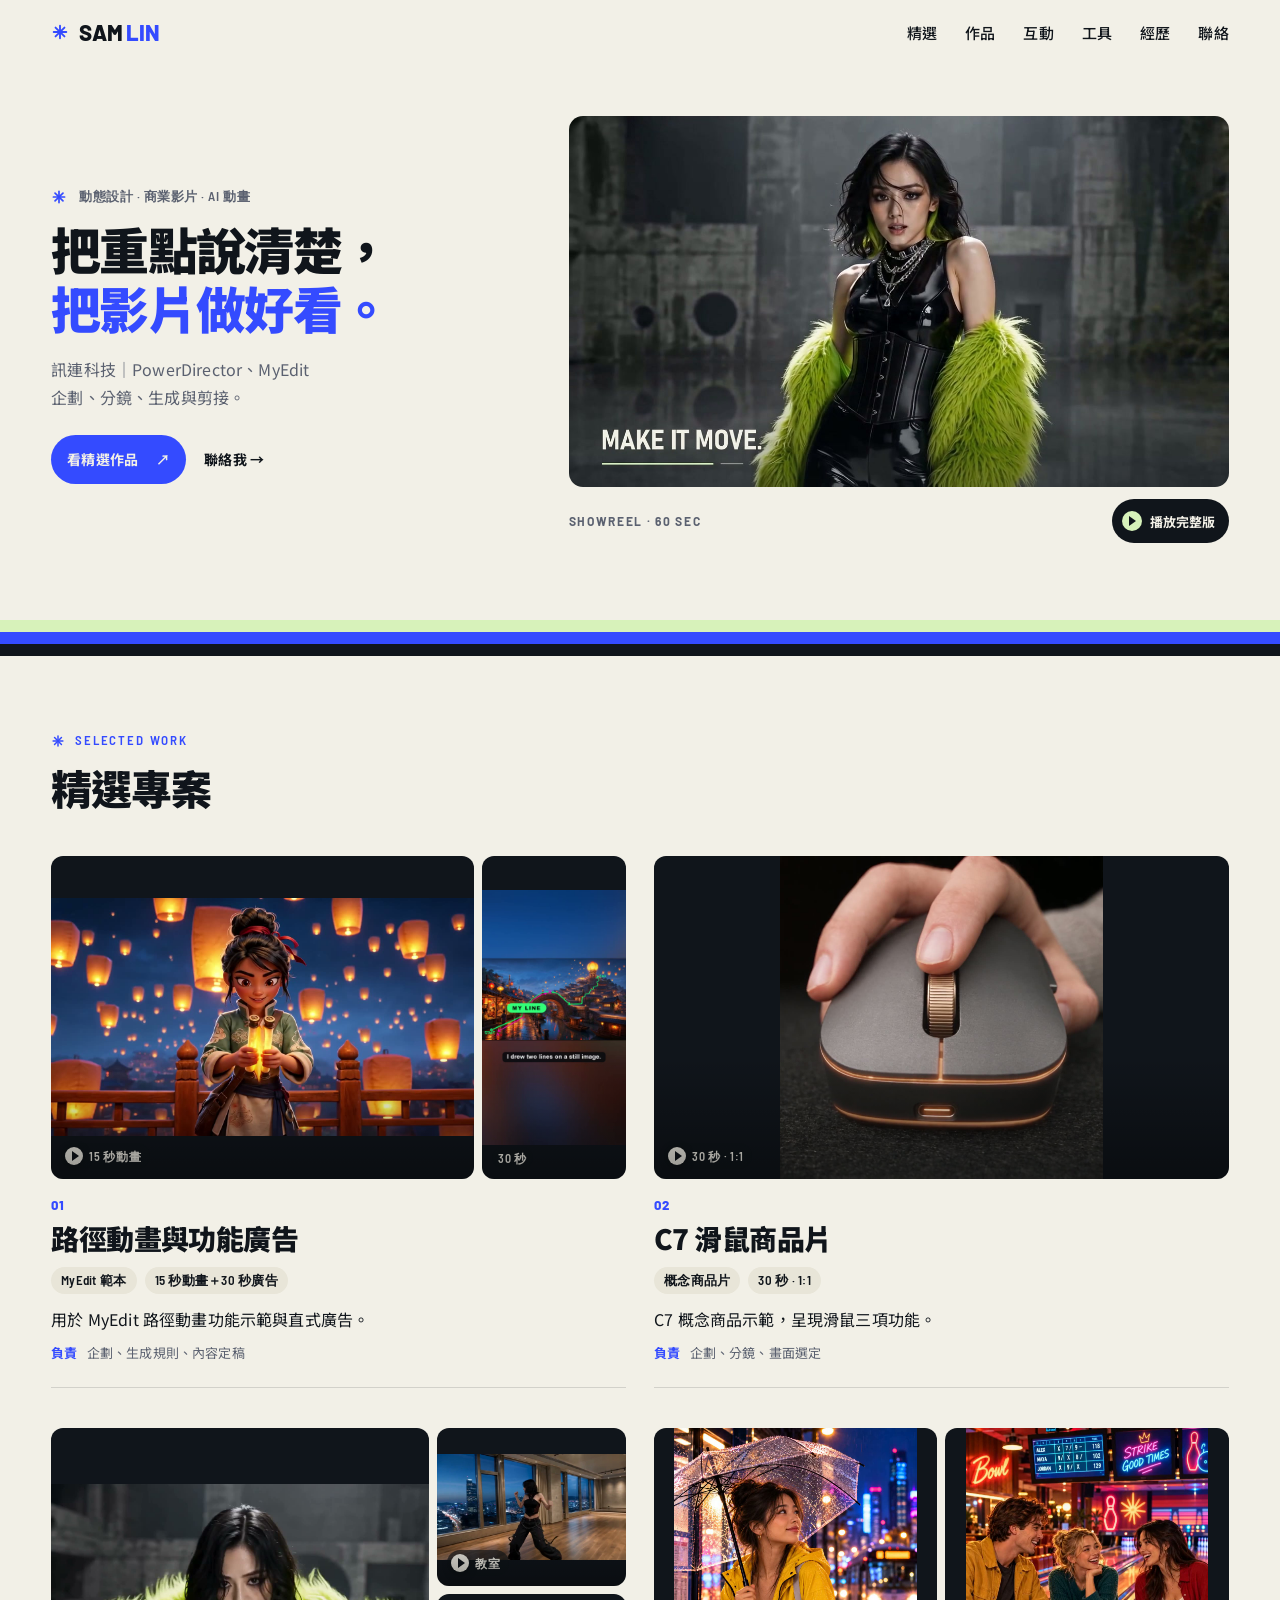
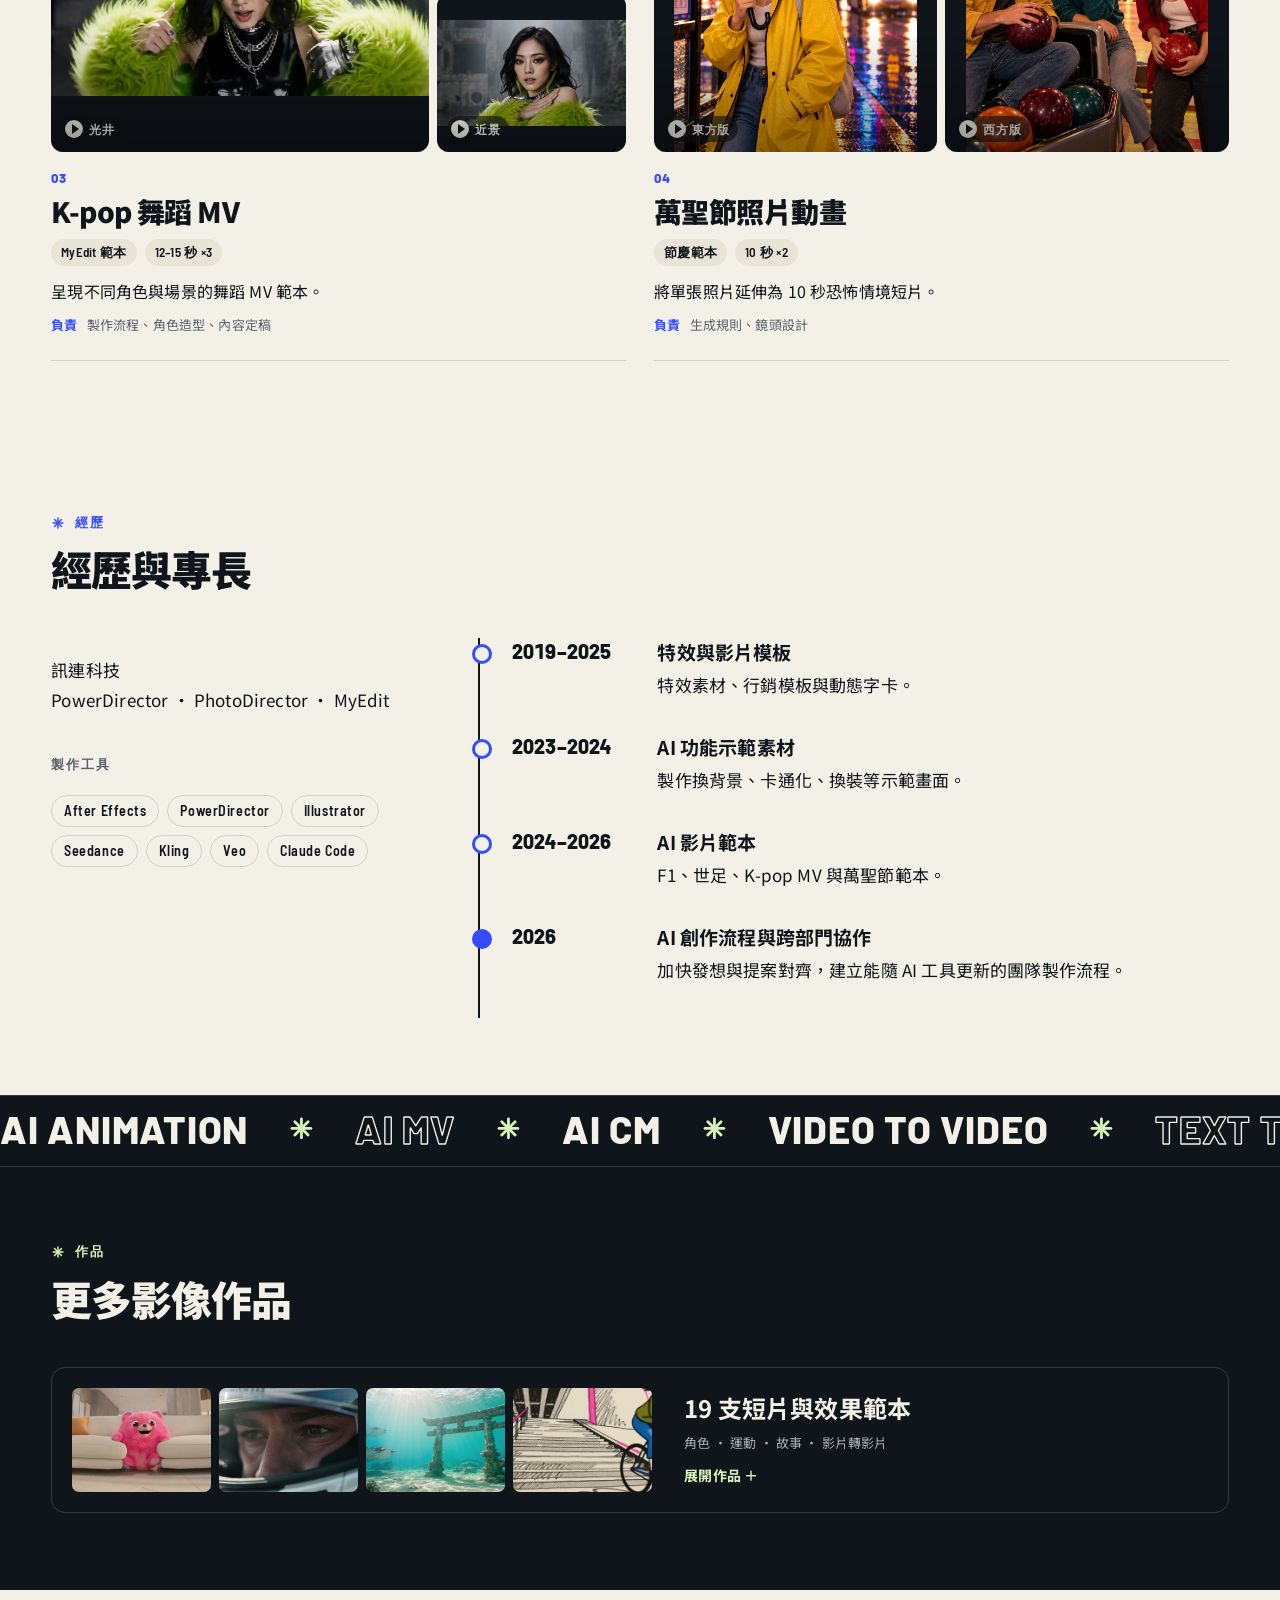
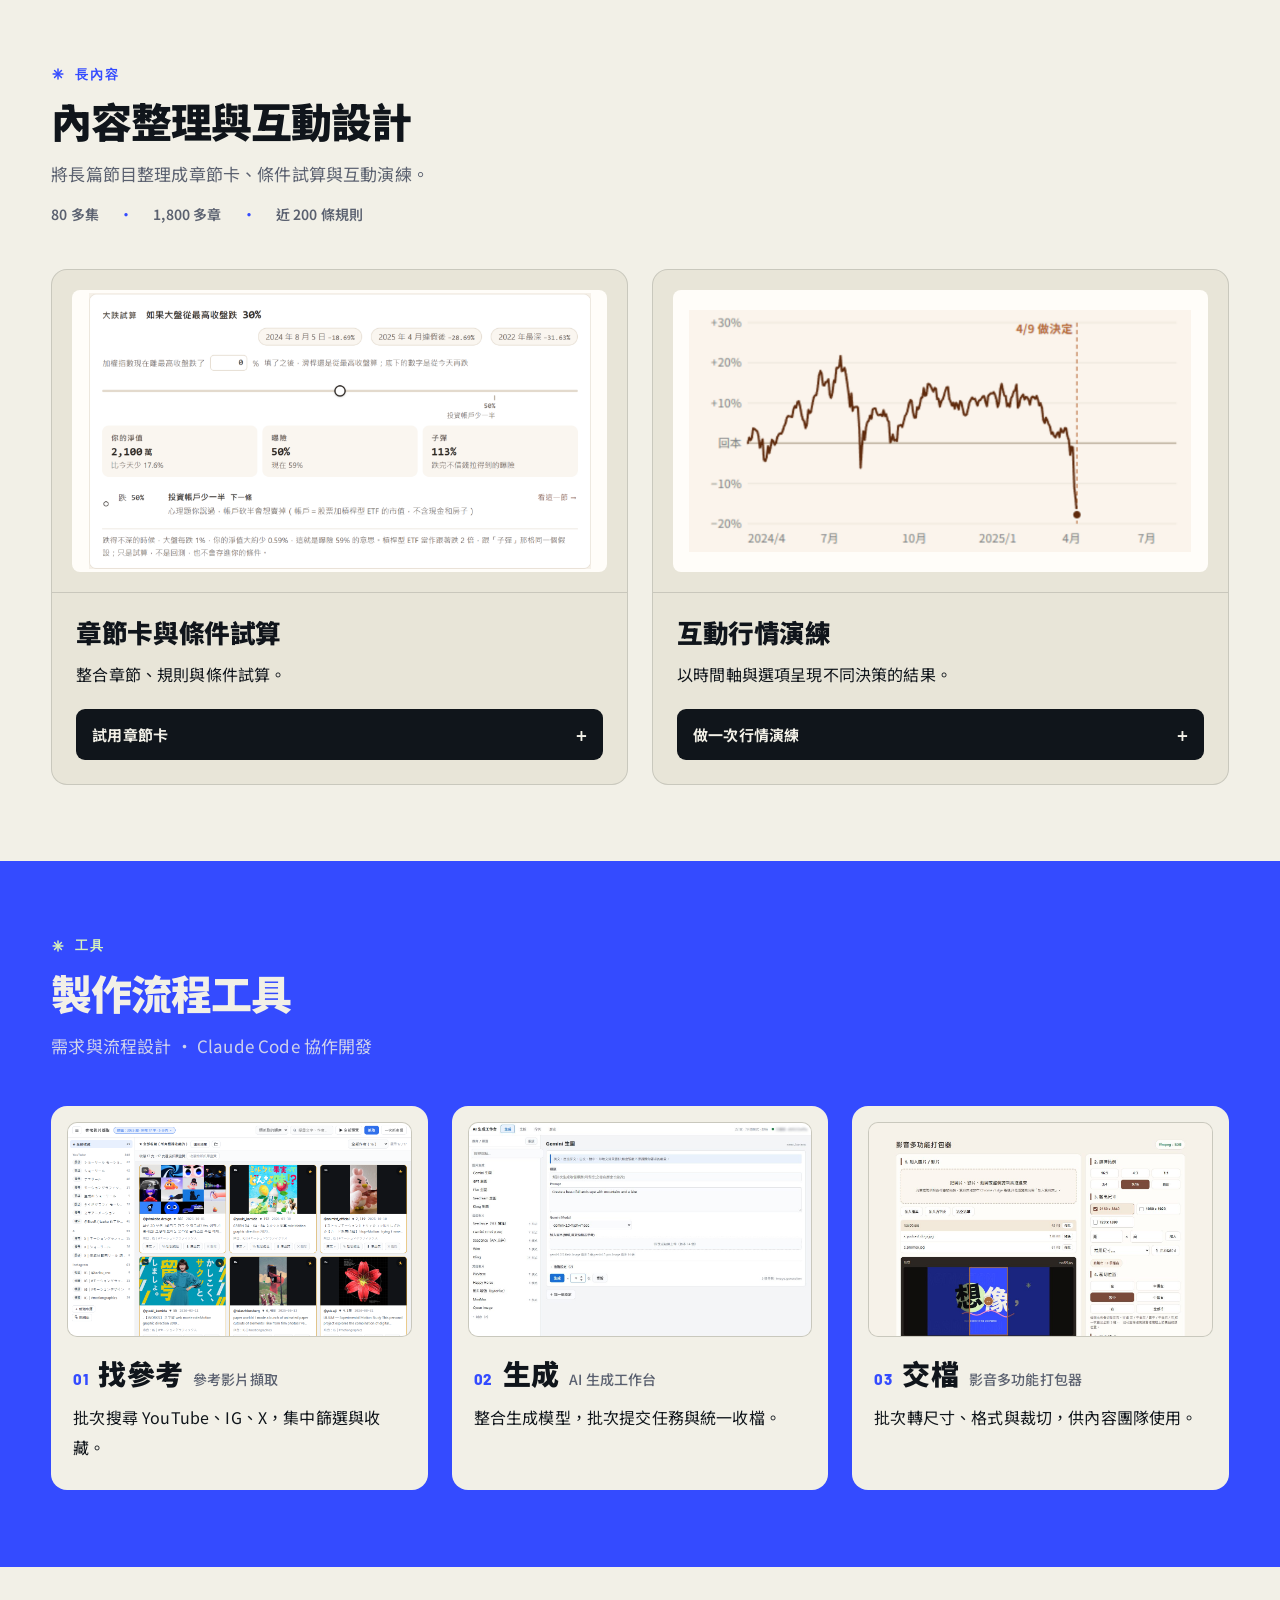
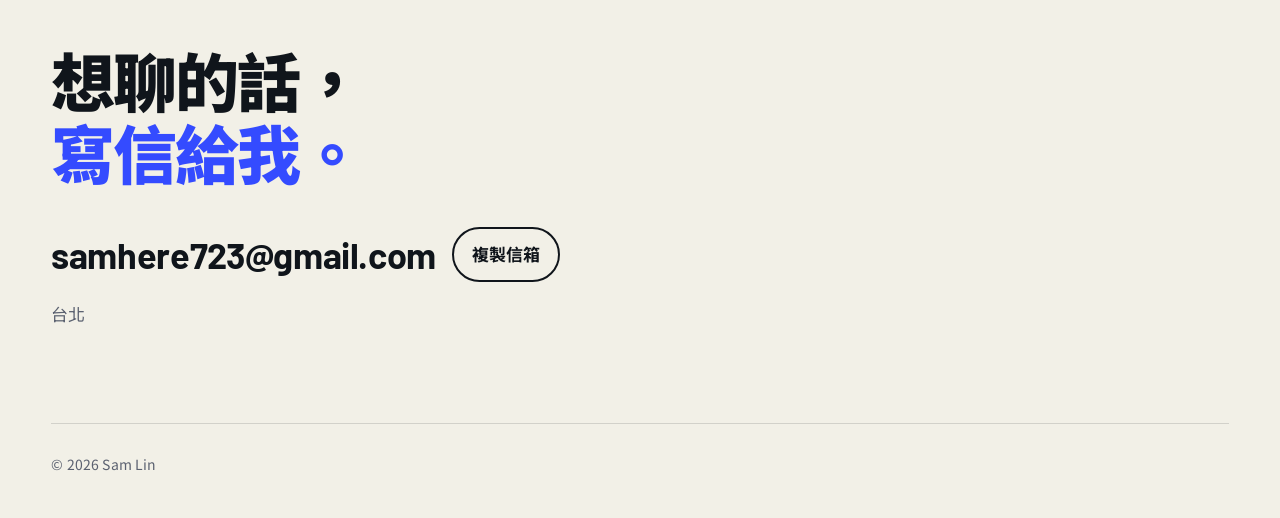
==== commit b6ca140b: "Use dance frame as showreel cover" ====
--- a/docs/index.html
+++ b/docs/index.html
@@ -9,7 +9,7 @@
 <link rel="preconnect" href="https://fonts.googleapis.com">
 <link rel="preconnect" href="https://fonts.gstatic.com" crossorigin>
 <link rel="stylesheet" href="https://fonts.googleapis.com/css2?family=Barlow:wght@500;700;800&family=Barlow+Semi+Condensed:wght@500;600;700&family=Noto+Sans+TC:wght@400;500;700;900&display=swap">
-<link rel="stylesheet" href="assets/site.css">
+<link rel="stylesheet" href="assets/site.css?v=bc495d2df1ce">
 <link rel="stylesheet" href="assets/drill.css">
 <link rel="stylesheet" href="assets/chapters.css">
 <!--/ARTIFACT-HEAD-->
@@ -46,7 +46,7 @@
       </div>
     <div class="reel">
       <div class="reel-frame">
-        <video id="reelLoop" src="media/reel60_v10_720.mp4" poster="img/showreel_cover_20261005.jpg" autoplay muted loop playsinline preload="auto" aria-label="60 秒作品集剪輯，靜音循環播放"></video>
+        <video id="reelLoop" src="media/reel60_v10_720.mp4" poster="img/showreel_cover_dance_20261005.jpg" autoplay muted loop playsinline preload="auto" aria-label="60 秒作品集剪輯，靜音循環播放"></video>
       </div>
       <div class="reel-bar">
         <p>SHOWREEL · 60 SEC</p>
@@ -361,11 +361,11 @@
   </div>
 </div>
 
-<script src="assets/site.js"></script>
+<script src="assets/site.js?v=92fcb7f94414"></script>
 <script src="assets/drill_data.js"></script>
-<script src="assets/drill.js"></script>
+<script src="assets/drill.js?v=0637e4872500"></script>
 <script src="assets/chapters_data.js"></script>
-<script src="assets/chapters.js"></script>
+<script src="assets/chapters.js?v=c187d4467d5f"></script>
 <!--/ARTIFACT-BODY-->
 </body>
 </html>
--- a/docs/assets/site.css
+++ b/docs/assets/site.css
@@ -478,7 +478,7 @@
 
 
 /* A real V10 frame stays visible through its first blank opening frames. */
-.reel-frame { background: var(--ink) url('../img/showreel_cover_20261005.jpg') center / cover no-repeat; }
+.reel-frame { background: var(--ink) url('../img/showreel_cover_dance_20261005.jpg') center / cover no-repeat; }
 .reel-frame video { opacity: 0; transition: opacity 180ms var(--ease); }
 .reel-frame.ready video { opacity: 1; }
 .cases .clip .cap { white-space: nowrap; font-size: 12px; gap: 6px; padding: 4px 8px 4px 4px; }
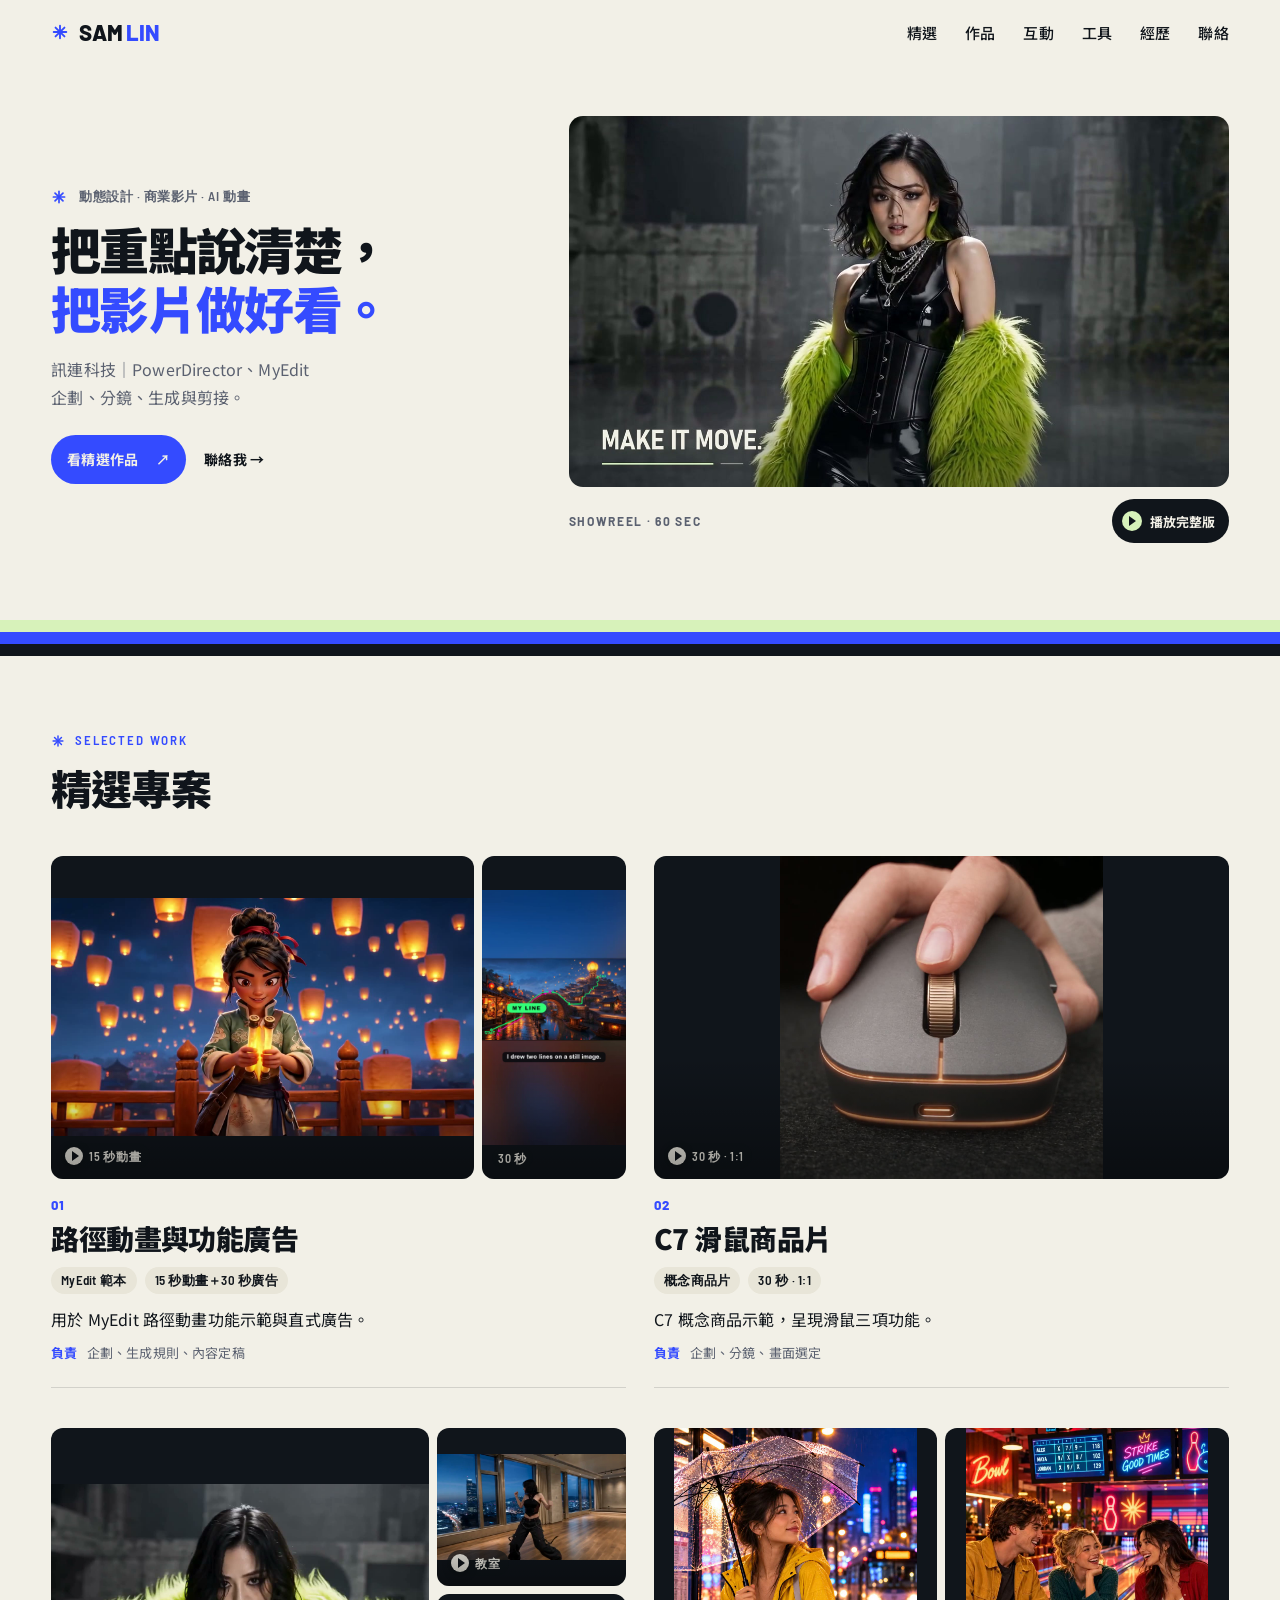
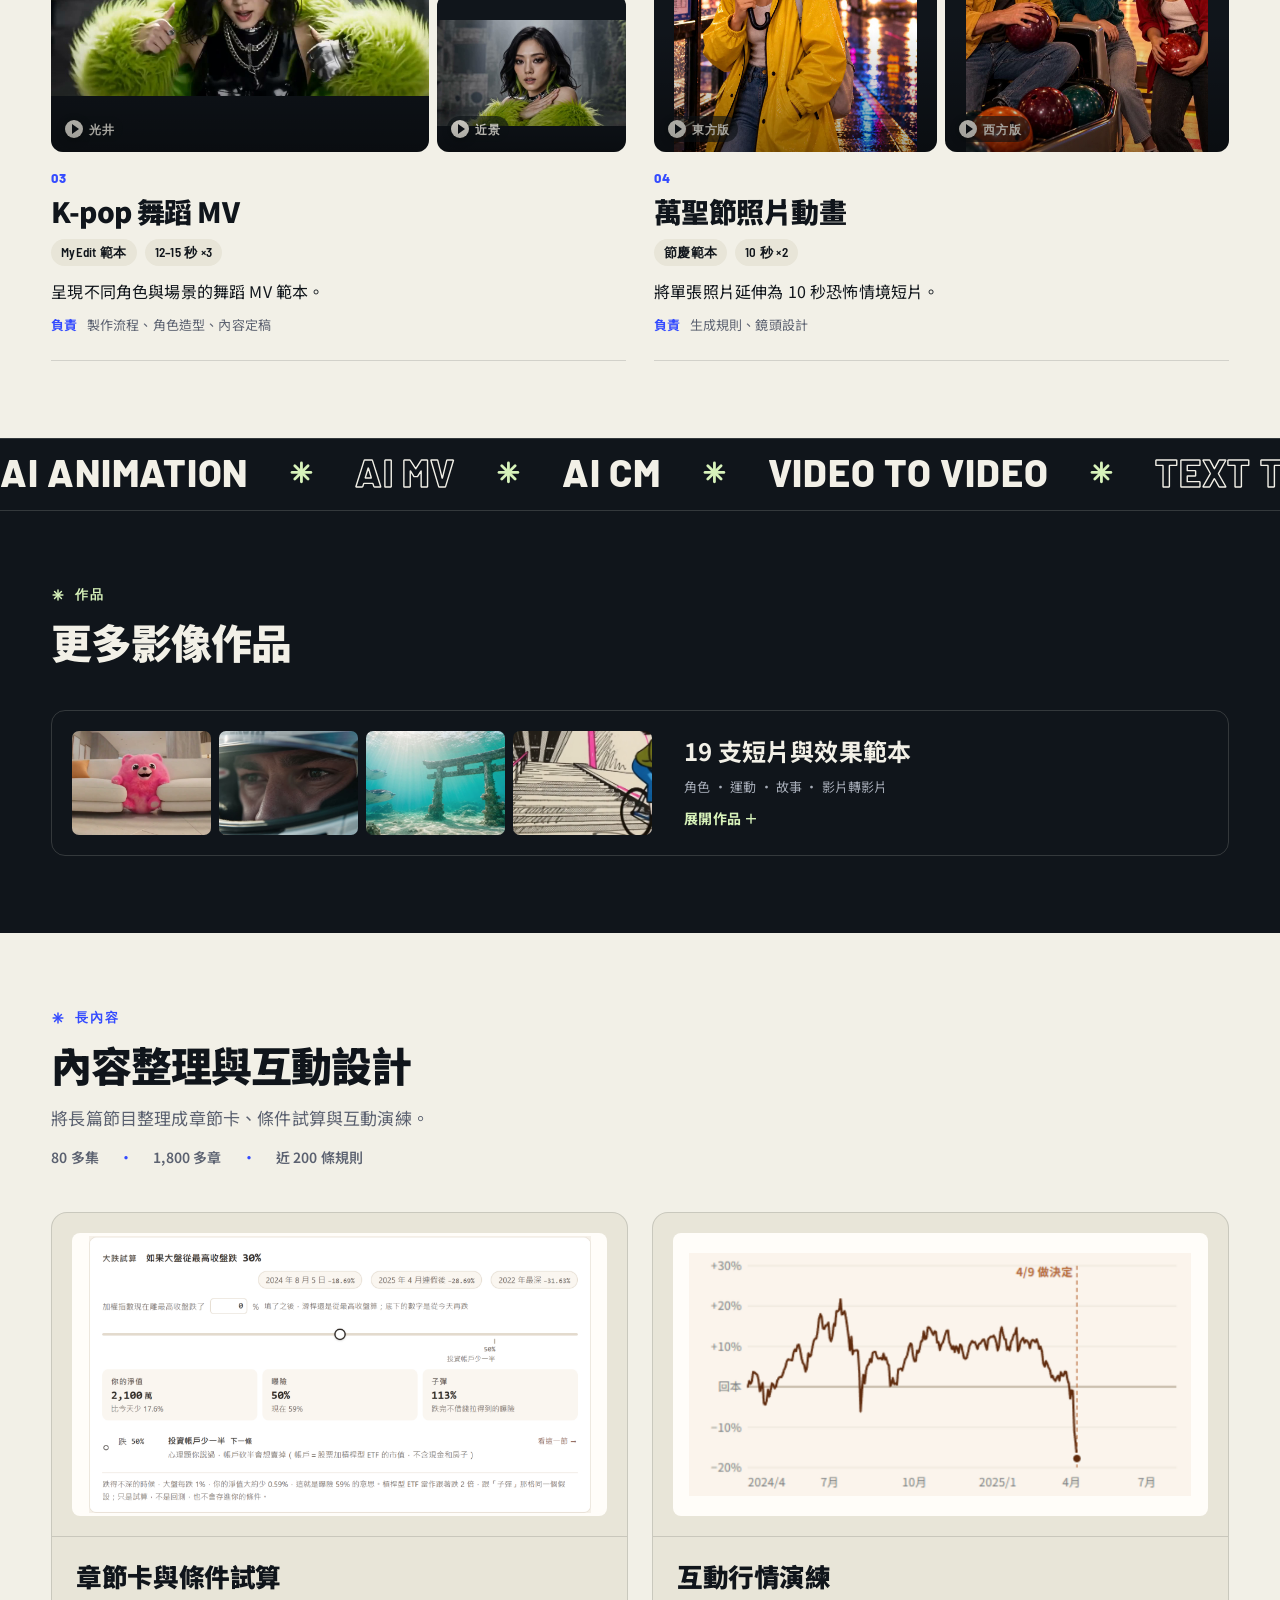
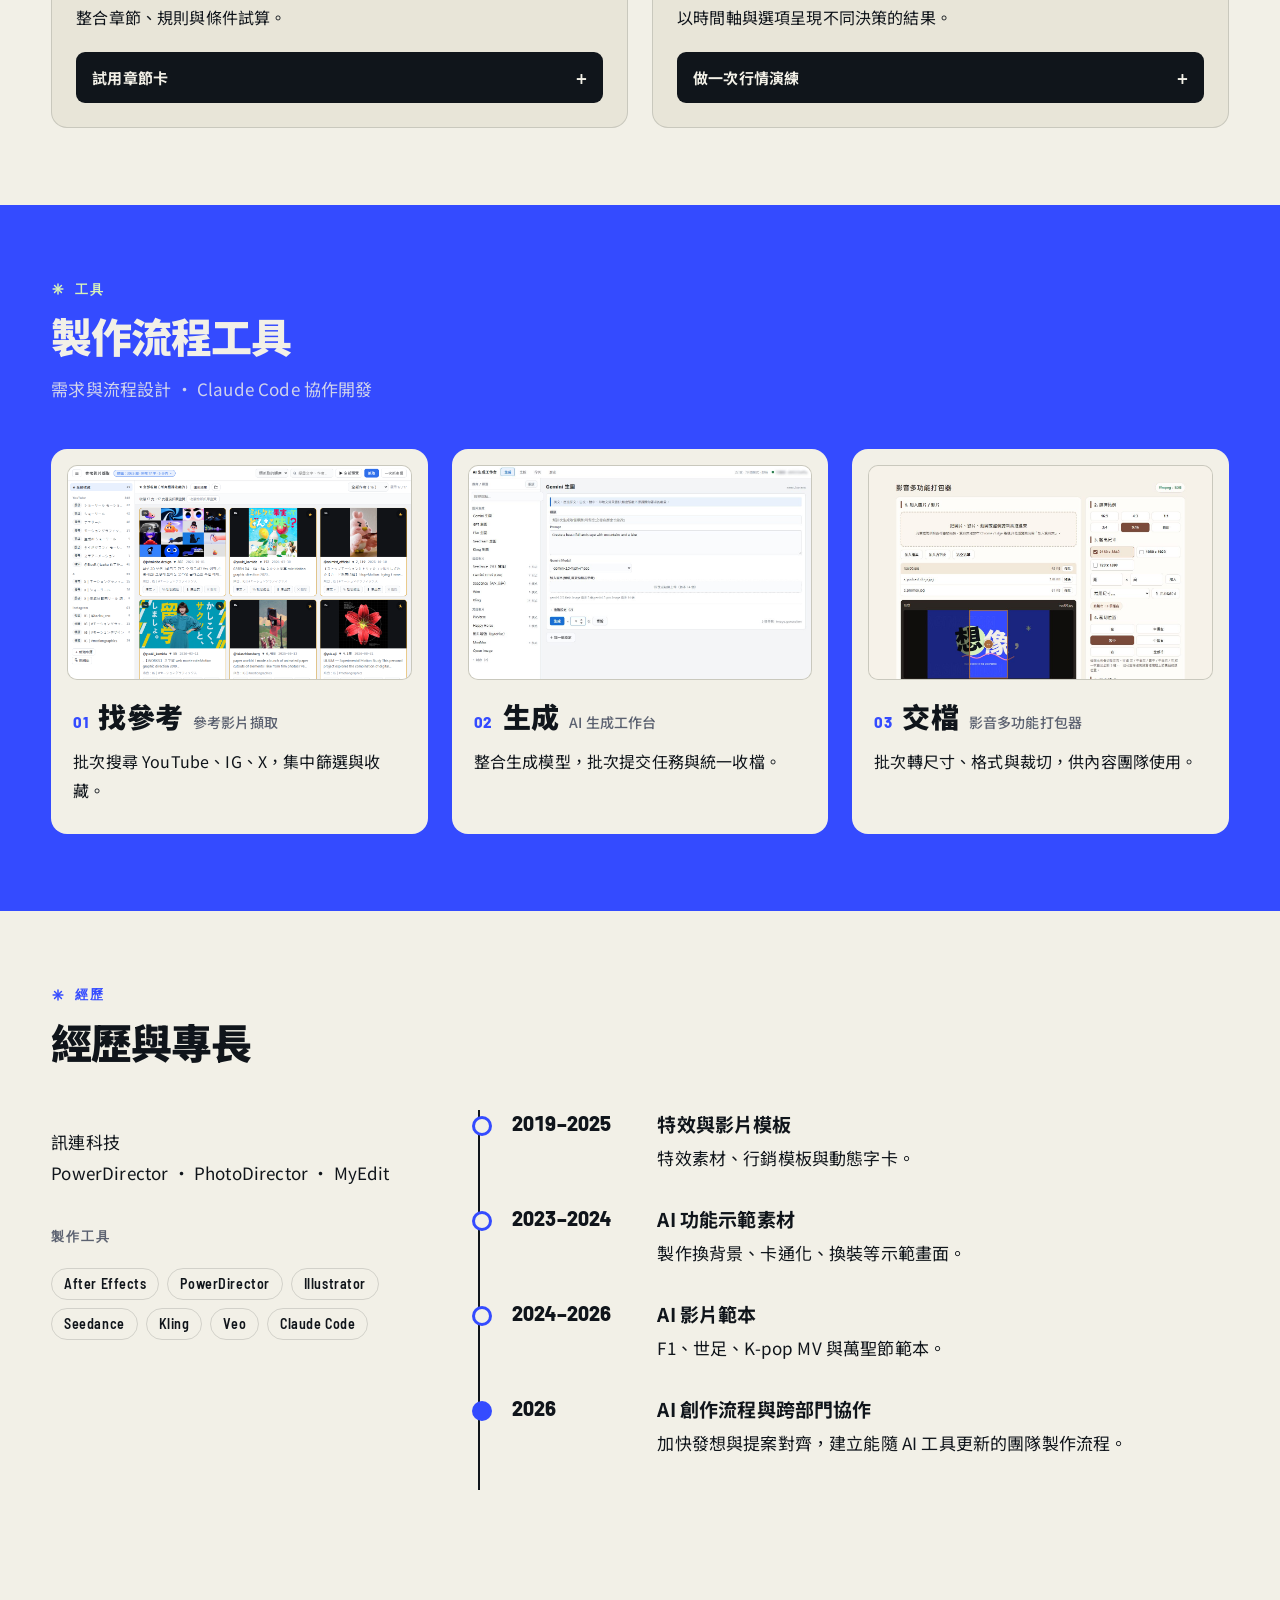
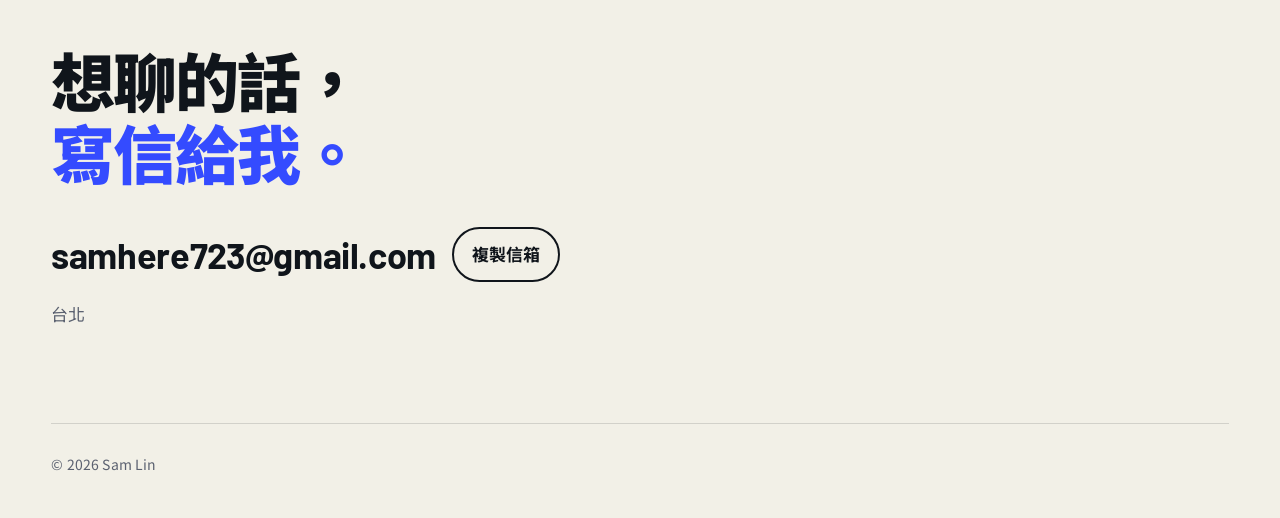
==== commit 046b7972: "Restore career section after production tools" ====
--- a/docs/index.html
+++ b/docs/index.html
@@ -154,30 +154,6 @@
           <p class="role"><span>負責</span> 生成規則、鏡頭設計</p>
         </div>
       </article>
-    </div>
-  </div>
-</section>
-
-<section class="sec" id="career">
-  <div class="wrap">
-    <div class="sec-head">
-      <p class="label"><svg class="mark"><use href="#m"/></svg>經歷</p>
-      <h2>經歷與專長</h2>
-    </div>
-    <div class="career">
-      <div>
-        <p>訊連科技<br>PowerDirector · PhotoDirector · MyEdit</p>
-        <div class="tools">
-          <p class="label">製作工具</p>
-          <div class="chips"><span>After Effects</span><span>PowerDirector</span><span>Illustrator</span><span>Seedance</span><span>Kling</span><span>Veo</span><span>Claude Code</span></div>
-        </div>
-      </div>
-      <ol class="tl">
-        <li><span class="yr">2019–2025</span><div><b class="q">特效與影片模板</b><p>特效素材、行銷模板與動態字卡。</p></div></li>
-        <li><span class="yr">2023–2024</span><div><b class="q">AI 功能示範素材</b><p>製作換背景、卡通化、換裝等示範畫面。</p></div></li>
-        <li><span class="yr">2024–2026</span><div><b class="q">AI 影片範本</b><p>F1、世足、<span class="nw">K-pop MV</span> 與萬聖節範本。</p></div></li>
-        <li><span class="yr">2026</span><div><b class="q">AI 創作流程與跨部門協作</b><p>加快發想與提案對齊，建立能隨 AI 工具更新的團隊製作流程。</p></div></li>
-      </ol>
     </div>
   </div>
 </section>
@@ -337,6 +313,30 @@
 </section>
 
 
+<section class="sec" id="career">
+  <div class="wrap">
+    <div class="sec-head">
+      <p class="label"><svg class="mark"><use href="#m"/></svg>經歷</p>
+      <h2>經歷與專長</h2>
+    </div>
+    <div class="career">
+      <div>
+        <p>訊連科技<br>PowerDirector · PhotoDirector · MyEdit</p>
+        <div class="tools">
+          <p class="label">製作工具</p>
+          <div class="chips"><span>After Effects</span><span>PowerDirector</span><span>Illustrator</span><span>Seedance</span><span>Kling</span><span>Veo</span><span>Claude Code</span></div>
+        </div>
+      </div>
+      <ol class="tl">
+        <li><span class="yr">2019–2025</span><div><b class="q">特效與影片模板</b><p>特效素材、行銷模板與動態字卡。</p></div></li>
+        <li><span class="yr">2023–2024</span><div><b class="q">AI 功能示範素材</b><p>製作換背景、卡通化、換裝等示範畫面。</p></div></li>
+        <li><span class="yr">2024–2026</span><div><b class="q">AI 影片範本</b><p>F1、世足、<span class="nw">K-pop MV</span> 與萬聖節範本。</p></div></li>
+        <li><span class="yr">2026</span><div><b class="q">AI 創作流程與跨部門協作</b><p>加快發想與提案對齊，建立能隨 AI 工具更新的團隊製作流程。</p></div></li>
+      </ol>
+    </div>
+  </div>
+</section>
+
 <section class="sec contact" id="contact">
   <div class="wrap">
     <h2>想聊的話，<br><span class="b">寫信給我。</span></h2>
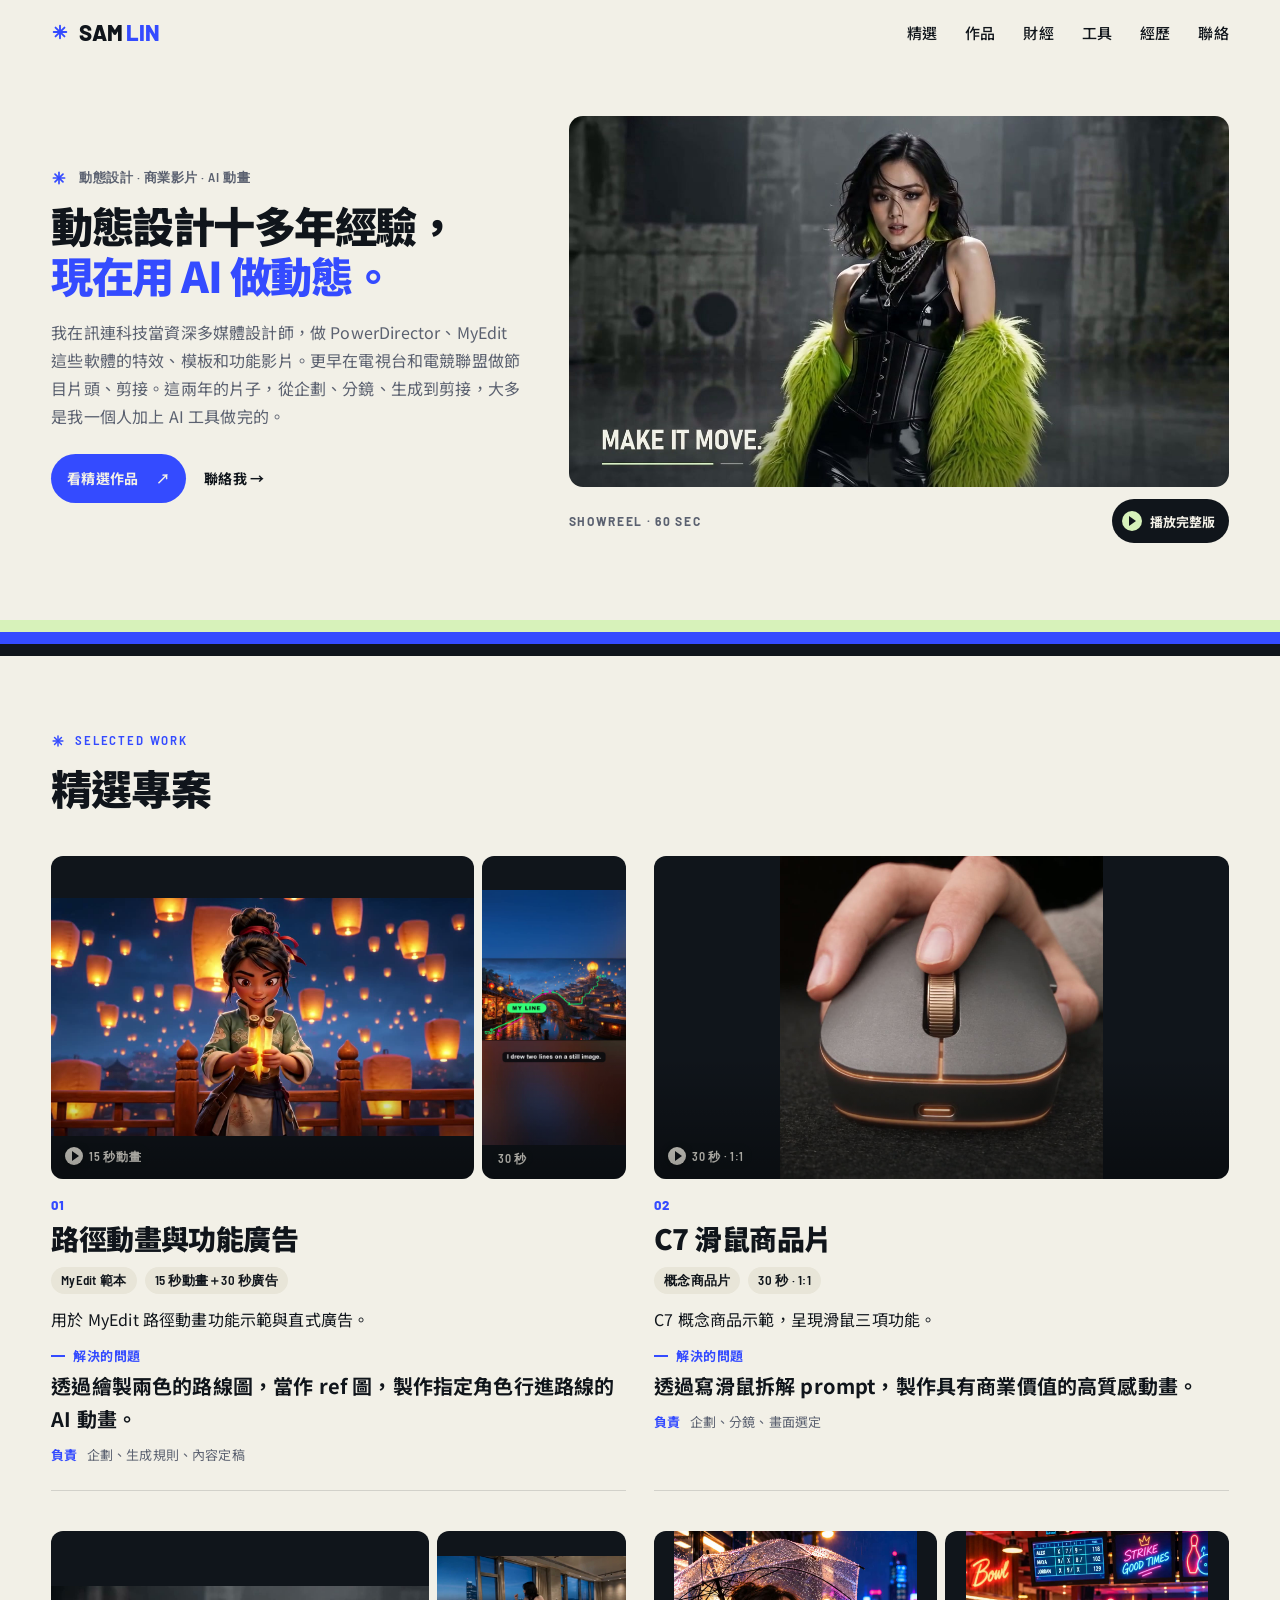
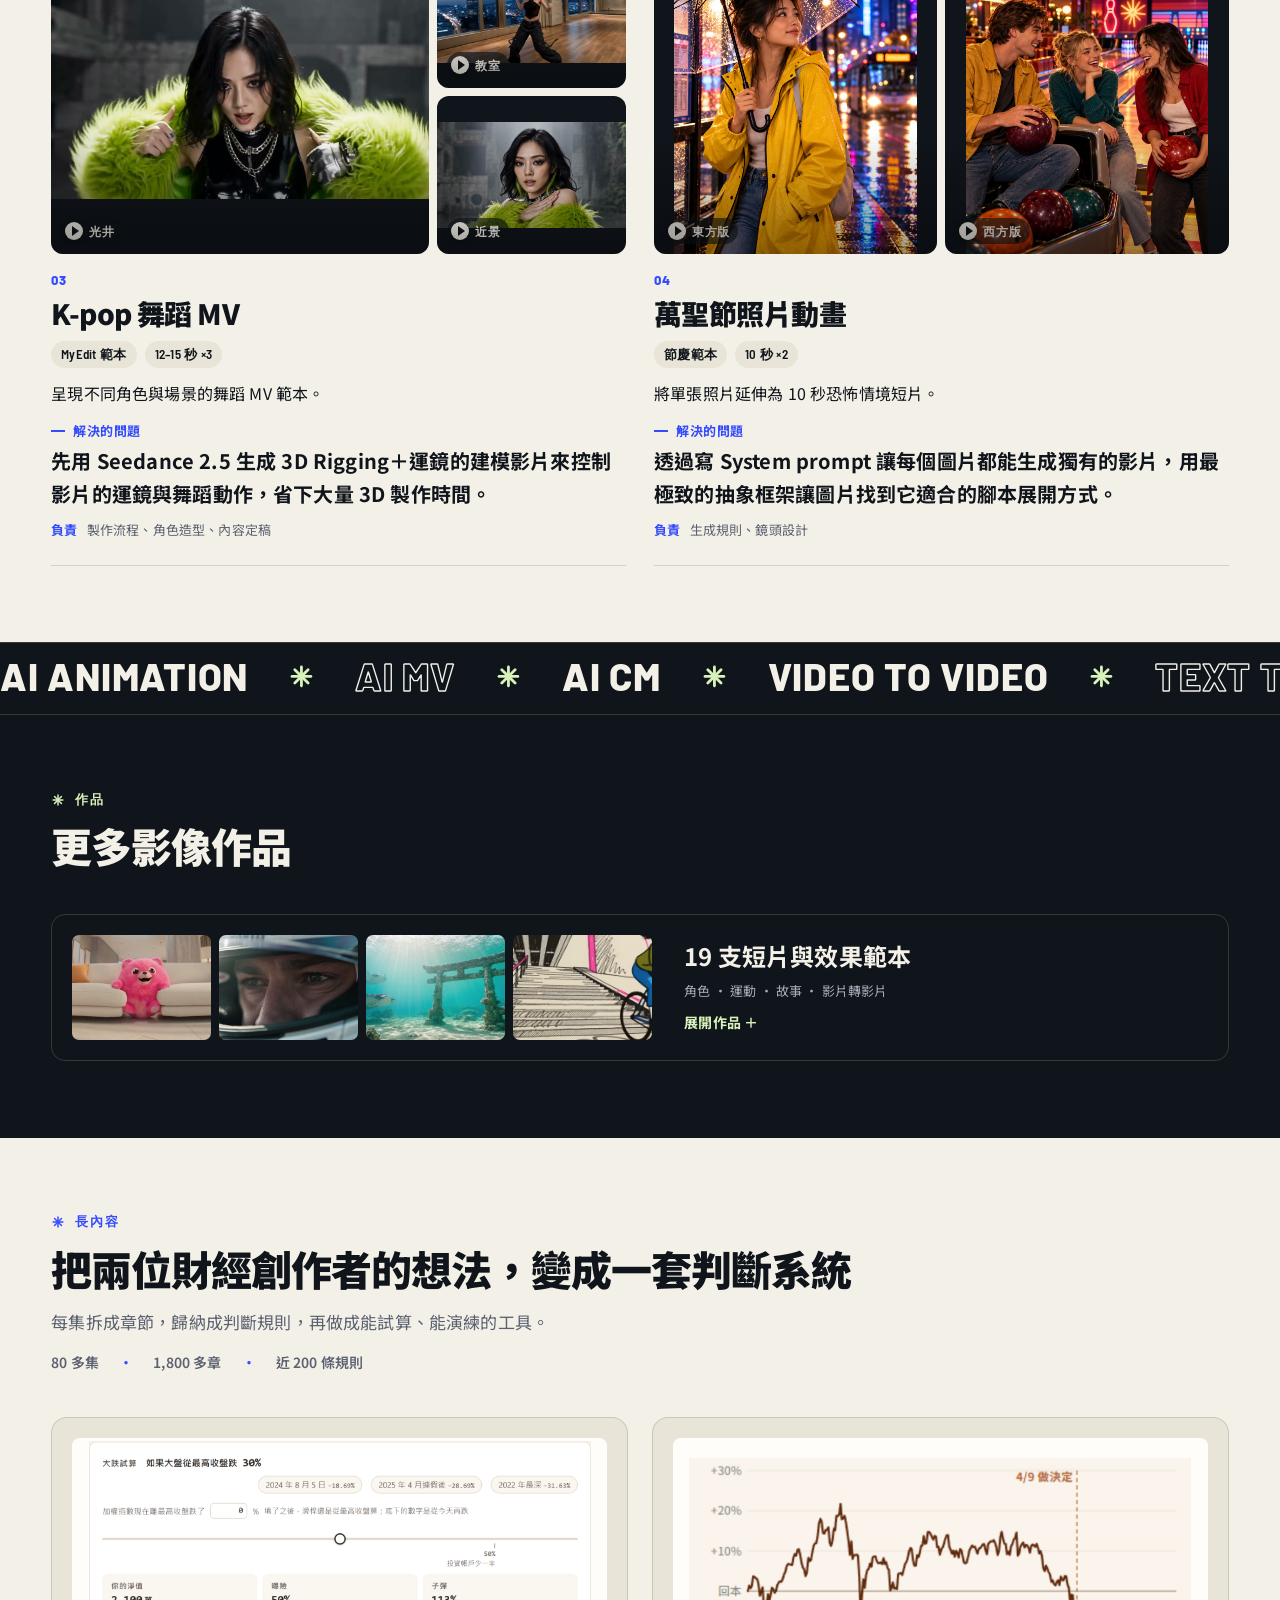
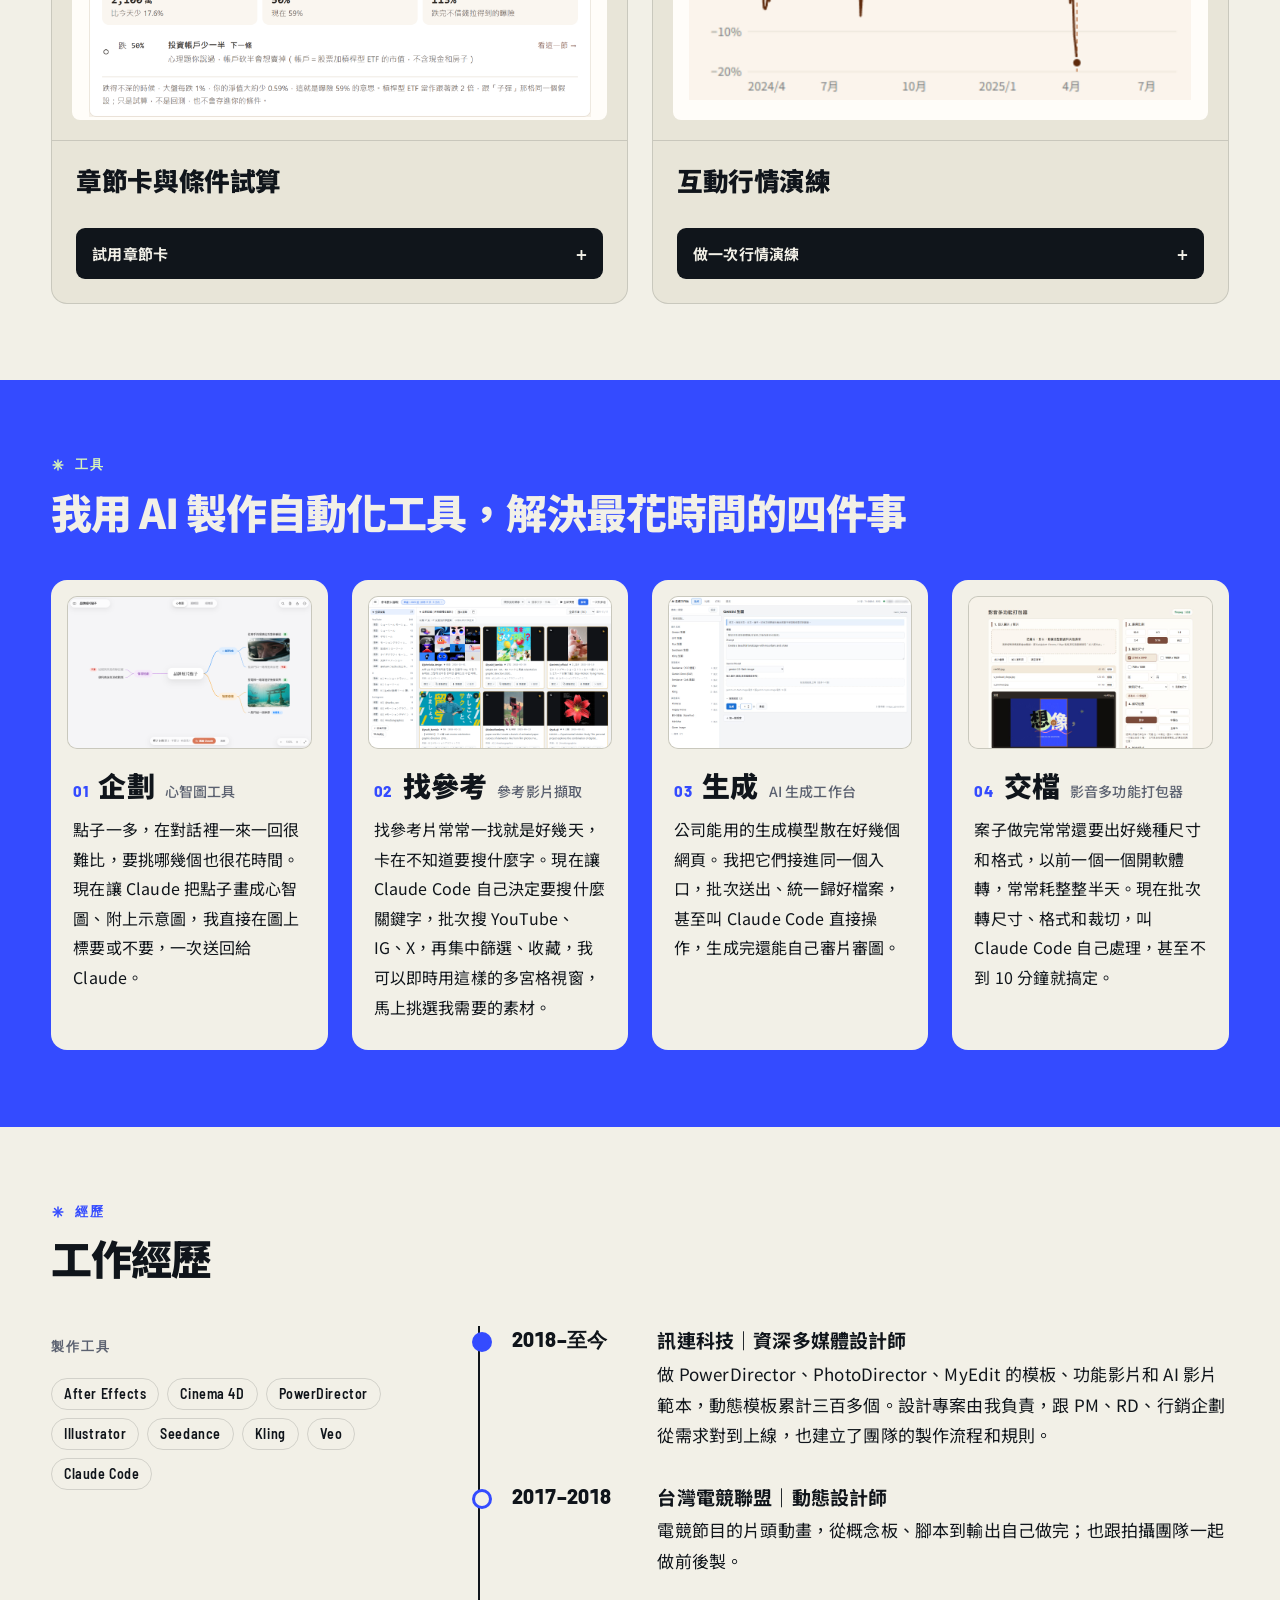
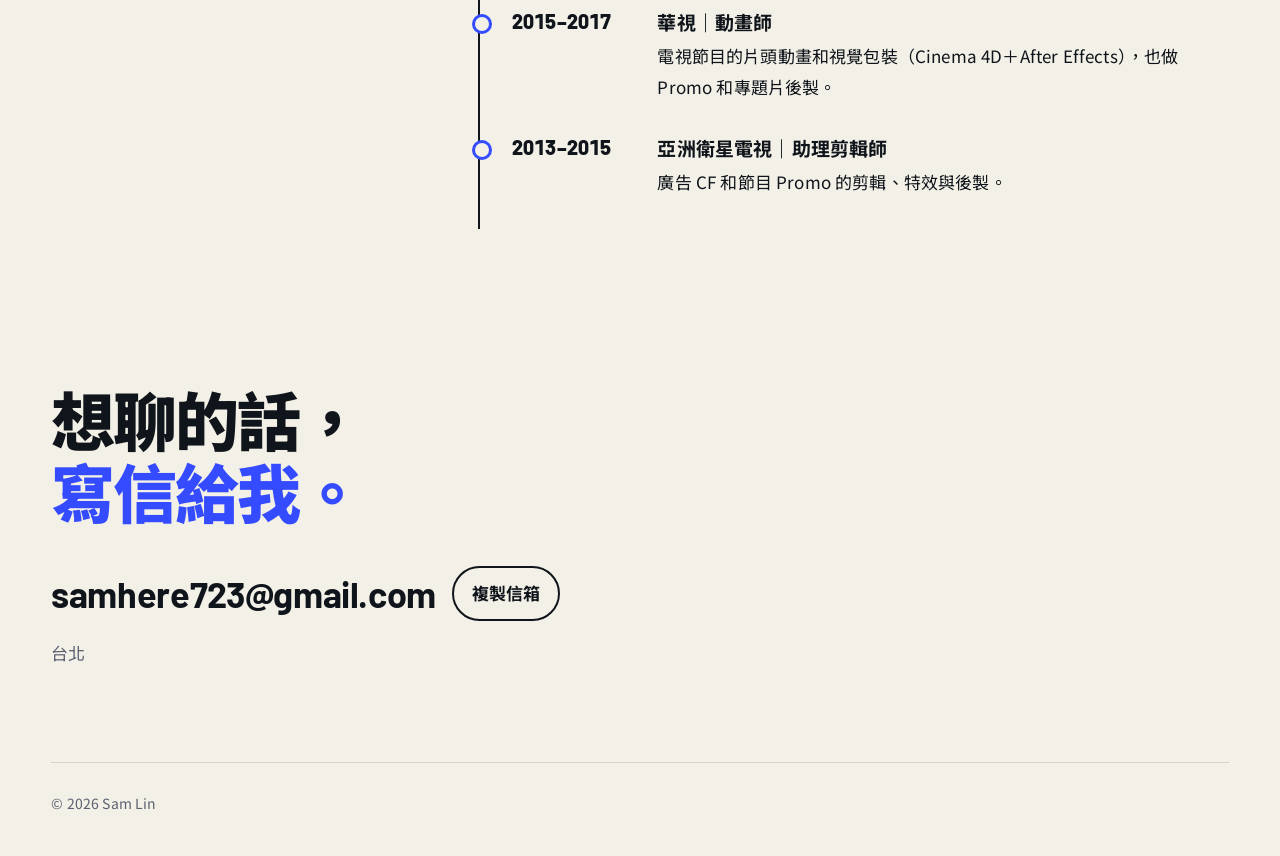
==== commit 1c91efd6: "Clarify positioning, list work history, add mind map tool - Hero: new headline and intro with title," ====
--- a/docs/index.html
+++ b/docs/index.html
@@ -5,11 +5,11 @@
 <meta name="viewport" content="width=device-width, initial-scale=1, viewport-fit=cover">
 <!--ARTIFACT-HEAD-->
 <title>Sam Lin 作品集</title>
-<meta name="description" content="Sam Lin，台北。把重點說清楚，把影片做好看。商業影片、動態設計與 AI 動畫。">
+<meta name="description" content="Sam Lin，台北，訊連科技資深多媒體設計師。動態設計十多年經驗，現在用 AI 做動態。">
 <link rel="preconnect" href="https://fonts.googleapis.com">
 <link rel="preconnect" href="https://fonts.gstatic.com" crossorigin>
 <link rel="stylesheet" href="https://fonts.googleapis.com/css2?family=Barlow:wght@500;700;800&family=Barlow+Semi+Condensed:wght@500;600;700&family=Noto+Sans+TC:wght@400;500;700;900&display=swap">
-<link rel="stylesheet" href="assets/site.css?v=bc495d2df1ce">
+<link rel="stylesheet" href="assets/site.css?v=80091e7376d5">
 <link rel="stylesheet" href="assets/drill.css">
 <link rel="stylesheet" href="assets/chapters.css">
 <!--/ARTIFACT-HEAD-->
@@ -26,7 +26,7 @@
     <nav class="nav" aria-label="主選單">
       <a href="#cases">精選</a>
       <a href="#works" class="opt">作品</a>
-      <a href="#longform" class="opt">互動</a>
+      <a href="#longform" class="opt">財經</a>
       <a href="#tools" class="opt">工具</a>
       <a href="#career">經歷</a>
       <a href="#contact">聯絡</a>
@@ -40,8 +40,8 @@
     <div class="hero-layout">
       <div class="hero-intro">
         <p class="who label"><svg class="mark spin"><use href="#m"/></svg>動態設計 · 商業影片 · AI 動畫</p>
-        <h1 id="h1"><span class="l1">把重點說清楚，</span><span class="l2">把影片做好看。</span></h1>
-        <p class="lede">訊連科技｜PowerDirector、MyEdit<br>企劃、分鏡、生成與剪接。</p>
+        <h1 id="h1"><span class="l1">動態設計十多年經驗，</span><span class="l2">現在用&nbsp;AI&nbsp;做動態。</span></h1>
+        <p class="lede">我在訊連科技當資深多媒體設計師，做 PowerDirector、MyEdit 這些軟體的特效、模板和功能影片。更早在電視台和電競聯盟做節目片頭、剪接。這兩年的片子，從企劃、分鏡、生成到剪接，大多是我一個人加上 AI 工具做完的。</p>
         <div class="hero-actions"><a class="hero-cta" href="#cases">看精選作品 <span aria-hidden="true">↗</span></a><a href="#contact">聯絡我 →</a></div>
       </div>
     <div class="reel">
@@ -86,6 +86,7 @@
           <h3>路徑動畫與功能廣告</h3>
           <ul class="meta"><li>MyEdit 範本</li><li>15 秒動畫＋30 秒廣告</li></ul>
           <p class="case-purpose">用於 MyEdit 路徑動畫功能示範與直式廣告。</p>
+          <dl class="beats4"><div class="see"><dt>解決的問題</dt><dd>透過繪製兩色的路線圖，當作 ref 圖，製作指定角色行進路線的 AI 動畫。</dd></div></dl>
           <p class="role"><span>負責</span> 企劃、生成規則、內容定稿</p>
         </div>
       </article>
@@ -104,6 +105,7 @@
           <h3>C7 滑鼠商品片</h3>
           <ul class="meta"><li>概念商品片</li><li>30 秒 · 1:1</li></ul>
           <p class="case-purpose">C7 概念商品示範，呈現滑鼠三項功能。</p>
+          <dl class="beats4"><div class="see"><dt>解決的問題</dt><dd>透過寫滑鼠拆解 prompt，製作具有商業價值的高質感動畫。</dd></div></dl>
           <p class="role"><span>負責</span> 企劃、分鏡、畫面選定</p>
         </div>
       </article>
@@ -130,6 +132,7 @@
           <h3>K-pop 舞蹈 MV</h3>
           <ul class="meta"><li>MyEdit 範本</li><li>12–15 秒 ×3</li></ul>
           <p class="case-purpose">呈現不同角色與場景的舞蹈 MV 範本。</p>
+          <dl class="beats4"><div class="see"><dt>解決的問題</dt><dd>先用 Seedance 2.5 生成 3D Rigging＋運鏡的建模影片來控制影片的運鏡與舞蹈動作，省下大量 3D 製作時間。</dd></div></dl>
           <p class="role"><span>負責</span> 製作流程、角色造型、內容定稿</p>
         </div>
       </article>
@@ -151,6 +154,7 @@
           <h3>萬聖節照片動畫</h3>
           <ul class="meta"><li>節慶範本</li><li>10 秒 ×2</li></ul>
           <p class="case-purpose">將單張照片延伸為 10 秒恐怖情境短片。</p>
+          <dl class="beats4"><div class="see"><dt>解決的問題</dt><dd>透過寫 System prompt 讓每個圖片都能生成獨有的影片，用最極致的抽象框架讓圖片找到它適合的腳本展開方式。</dd></div></dl>
           <p class="role"><span>負責</span> 生成規則、鏡頭設計</p>
         </div>
       </article>
@@ -228,8 +232,8 @@
   <div class="wrap">
     <div class="sec-head">
       <p class="label"><svg class="mark"><use href="#m"/></svg>長內容</p>
-      <h2>內容整理與互動設計</h2>
-      <p>將長篇節目整理成章節卡、條件試算與互動演練。</p>
+      <h2>把兩位財經創作者的想法，<wbr>變成一套判斷系統</h2>
+      <p>每集拆成章節，歸納成判斷規則，再做成能試算、能演練的工具。</p>
       <ul class="knowledge-meta" aria-label="整理規模"><li>80 多集</li><li>1,800 多章</li><li>近 200 條規則</li></ul>
     </div>
     <div class="knowledge-grid">
@@ -237,7 +241,6 @@
         <figure class="knowledge-preview"><img src="img/fin_dashboard_parity_20261005.png" alt="最新版體檢表的大跌試算：滑桿試算淨值、曝險與子彈，使用示範資料" width="1600" height="900" loading="lazy"></figure>
         <div class="knowledge-copy">
           <h3>章節卡與條件試算</h3>
-          <p>整合章節、規則與條件試算。</p>
         </div>
         <details class="demo-disclosure" id="chap-disclosure">
           <summary><span class="when-closed">試用章節卡</span><span class="when-open">收起章節卡</span></summary>
@@ -251,7 +254,6 @@
         <figure class="knowledge-preview"><img src="img/fin_replay_parity_20261005.png" alt="0050 行情演練：重播到 2025 年 4 月 9 日，讓讀者在看答案前做選擇" width="1600" height="900" loading="lazy"></figure>
         <div class="knowledge-copy">
           <h3>互動行情演練</h3>
-          <p>以時間軸與選項呈現不同決策的結果。</p>
         </div>
         <details class="demo-disclosure" id="drill-disclosure">
           <summary><span class="when-closed">做一次行情演練</span><span class="when-open">收起行情演練</span></summary>
@@ -289,24 +291,28 @@
   <div class="wrap">
     <div class="sec-head">
       <p class="label"><svg class="mark"><use href="#m"/></svg>工具</p>
-      <h2>製作流程工具</h2>
-      <p>需求與流程設計 · Claude Code 協作開發</p>
+      <h2>我用 AI 製作自動化工具，<wbr>解決最花時間的四件事</h2>
     </div>
     <div class="steps">
       <article class="step">
+        <figure class="step-shot"><img src="img/tool_mindmap_20261008.png" alt="心智圖工具（示範內容）：品牌短片點子畫成心智圖，兩個點子附示意圖，節點上標了要或不要" width="1280" height="800" loading="lazy"></figure>
+        <h3 class="step-k"><span class="n">01</span>企劃<span class="tn">心智圖工具</span></h3>
+        <p>點子一多，在對話裡一來一回很難比，要挑哪幾個也很花時間。現在讓 Claude 把點子畫成心智圖、附上示意圖，我直接在圖上標要或不要，一次送回給 Claude。</p>
+      </article>
+      <article class="step">
         <figure class="step-shot"><img src="img/tool_ref_clear_20261005.png" alt="參考影片擷取的實際收藏畫面：來源分類與清晰影片牆" width="1280" height="800" loading="lazy"></figure>
-        <h3 class="step-k"><span class="n">01</span>找參考<span class="tn">參考影片擷取</span></h3>
-        <p>批次搜尋 YouTube、IG、X，集中篩選與收藏。</p>
+        <h3 class="step-k"><span class="n">02</span>找參考<span class="tn">參考影片擷取</span></h3>
+        <p>找參考片常常一找就是好幾天，卡在不知道要搜什麼字。現在讓 Claude Code 自己決定要搜什麼關鍵字，批次搜 YouTube、IG、X，再集中篩選、收藏，我可以即時用這樣的多宮格視窗，馬上挑選我需要的素材。</p>
       </article>
       <article class="step">
         <figure class="step-shot"><img src="img/tool_gen.jpg" alt="AI 生成工作台：左邊列出各家生成模型，右邊是表單，生成鈕旁邊填次數" loading="lazy"></figure>
-        <h3 class="step-k"><span class="n">02</span>生成<span class="tn">AI 生成工作台</span></h3>
-        <p>整合生成模型，批次提交任務與統一收檔。</p>
+        <h3 class="step-k"><span class="n">03</span>生成<span class="tn">AI 生成工作台</span></h3>
+        <p>公司能用的生成模型散在好幾個網頁。我把它們接進同一個入口，批次送出、統一歸好檔案，甚至叫 Claude Code 直接操作，生成完還能自己審片審圖。</p>
       </article>
       <article class="step">
         <figure class="step-shot"><img src="img/tool_pack.jpg" alt="影音多功能打包器：三個檔案在清單裡，選了 9:16，預覽上有可以拖的裁切框" loading="lazy"></figure>
-        <h3 class="step-k"><span class="n">03</span>交檔<span class="tn">影音多功能打包器</span></h3>
-        <p>批次轉尺寸、格式與裁切，供內容團隊使用。</p>
+        <h3 class="step-k"><span class="n">04</span>交檔<span class="tn">影音多功能打包器</span></h3>
+        <p>案子做完常常還要出好幾種尺寸和格式，以前一個一個開軟體轉，常常耗整整半天。現在批次轉尺寸、格式和裁切，叫 Claude Code 自己處理，甚至不到 10 分鐘就搞定。</p>
       </article>
     </div>
   </div>
@@ -317,21 +323,20 @@
   <div class="wrap">
     <div class="sec-head">
       <p class="label"><svg class="mark"><use href="#m"/></svg>經歷</p>
-      <h2>經歷與專長</h2>
+      <h2>工作經歷</h2>
     </div>
     <div class="career">
       <div>
-        <p>訊連科技<br>PowerDirector · PhotoDirector · MyEdit</p>
         <div class="tools">
           <p class="label">製作工具</p>
-          <div class="chips"><span>After Effects</span><span>PowerDirector</span><span>Illustrator</span><span>Seedance</span><span>Kling</span><span>Veo</span><span>Claude Code</span></div>
+          <div class="chips"><span>After Effects</span><span>Cinema 4D</span><span>PowerDirector</span><span>Illustrator</span><span>Seedance</span><span>Kling</span><span>Veo</span><span>Claude Code</span></div>
         </div>
       </div>
       <ol class="tl">
-        <li><span class="yr">2019–2025</span><div><b class="q">特效與影片模板</b><p>特效素材、行銷模板與動態字卡。</p></div></li>
-        <li><span class="yr">2023–2024</span><div><b class="q">AI 功能示範素材</b><p>製作換背景、卡通化、換裝等示範畫面。</p></div></li>
-        <li><span class="yr">2024–2026</span><div><b class="q">AI 影片範本</b><p>F1、世足、<span class="nw">K-pop MV</span> 與萬聖節範本。</p></div></li>
-        <li><span class="yr">2026</span><div><b class="q">AI 創作流程與跨部門協作</b><p>加快發想與提案對齊，建立能隨 AI 工具更新的團隊製作流程。</p></div></li>
+        <li><span class="yr">2018–至今</span><div><b class="q">訊連科技｜資深多媒體設計師</b><p>做 PowerDirector、PhotoDirector、MyEdit 的模板、功能影片和 AI 影片範本，動態模板累計三百多個。設計專案由我負責，跟 PM、RD、行銷企劃從需求對到上線，也建立了團隊的製作流程和規則。</p></div></li>
+        <li><span class="yr">2017–2018</span><div><b class="q">台灣電競聯盟｜動態設計師</b><p>電競節目的片頭動畫，從概念板、腳本到輸出自己做完；也跟拍攝團隊一起做前後製。</p></div></li>
+        <li><span class="yr">2015–2017</span><div><b class="q">華視｜動畫師</b><p>電視節目的片頭動畫和視覺包裝（Cinema 4D＋After Effects），也做 Promo 和專題片後製。</p></div></li>
+        <li><span class="yr">2013–2015</span><div><b class="q">亞洲衛星電視｜助理剪輯師</b><p>廣告 CF 和節目 Promo 的剪輯、特效與後製。</p></div></li>
       </ol>
     </div>
   </div>
@@ -363,7 +368,7 @@
 
 <script src="assets/site.js?v=92fcb7f94414"></script>
 <script src="assets/drill_data.js"></script>
-<script src="assets/drill.js?v=0637e4872500"></script>
+<script src="assets/drill.js?v=830f84e9b1e9"></script>
 <script src="assets/chapters_data.js"></script>
 <script src="assets/chapters.js?v=c187d4467d5f"></script>
 <!--/ARTIFACT-BODY-->
--- a/docs/assets/site.css
+++ b/docs/assets/site.css
@@ -101,7 +101,7 @@
 .hero-head > div { min-width: 0; }
 .hero h1 {
   margin: 14px 0 0;
-  font: 900 clamp(40px, 3.9vw, 56px)/1.18 var(--f-display);
+  font: 900 clamp(34px, 3.3vw, 48px)/1.18 var(--f-display);
   letter-spacing: -.035em;
   text-wrap: balance;
 }
@@ -338,7 +338,7 @@
 @media (max-width: 760px) { .rules { grid-template-columns: minmax(0, 1fr); } }
 
 /* ---------- 工具 ---------- */
-.steps { display: grid; grid-template-columns: repeat(3, minmax(0, 1fr)); gap: clamp(14px, 2vw, 24px); align-items: stretch; }
+.steps { display: grid; grid-template-columns: repeat(4, minmax(0, 1fr)); gap: clamp(14px, 2vw, 24px); align-items: stretch; }
 .step { background: var(--paper); color: var(--ink); border-radius: 16px; padding: clamp(12px, 1.4vw, 16px) clamp(12px, 1.4vw, 16px) clamp(20px, 2.4vw, 28px); display: grid; gap: 12px; align-content: start; }
 .step-shot { margin: 0; border-radius: 10px; overflow: hidden; border: 1px solid var(--line); aspect-ratio: 16 / 10; background: var(--paper-2); }
 .step-shot img { width: 100%; height: 100%; object-fit: cover; object-position: 0 0; }
@@ -347,6 +347,7 @@
 .step-k .tn { font: 500 14px/1.4 var(--f-body); color: var(--muted); }
 .step > p { margin: 0 6px; font-size: 16px; line-height: 1.85; }
 .steps-note { margin: 18px 0 0; font-size: 14px; color: rgba(242, 240, 231, .82); }
+@media (max-width: 1240px) { .steps { grid-template-columns: repeat(2, minmax(0, 1fr)); } }
 @media (max-width: 980px) { .steps { grid-template-columns: minmax(0, 1fr); max-width: 640px; } }
 
 /* ---------- 經歷 ---------- */
@@ -354,15 +355,16 @@
 .tl { list-style: none; margin: 0; padding: 0; border-left: 2px solid var(--ink); }
 .tl li { position: relative; padding: 0 0 clamp(22px, 3vw, 32px) clamp(20px, 3vw, 32px); display: grid; grid-template-columns: 7.5em minmax(0, 1fr); gap: 4px 18px; }
 .tl li::before { content: ""; position: absolute; left: -8px; top: 6px; width: 14px; height: 14px; border-radius: 50%; background: var(--paper); border: 3px solid var(--blue); }
-.tl li:last-child::before { background: var(--blue); }
+.tl li:first-child::before { background: var(--blue); }
 .tl .yr { font: 800 20px/1.3 var(--f-latin); font-variant-numeric: tabular-nums; }
 .tl p { margin: 0; }
 .tl .q { display: block; font: 700 clamp(17px, 1.6vw, 19px)/1.5 var(--f-display); margin-bottom: 4px; }
 .tools { margin-top: 28px; display: grid; gap: 10px; }
+.career .tools:first-child { margin-top: 0; }
 .tools .label { color: var(--muted); }
 .chips { display: flex; flex-wrap: wrap; gap: 8px; }
 .chips span { font: 600 14px/1 var(--f-label); letter-spacing: .04em; padding: 8px 12px; border-radius: 999px; border: 1px solid var(--line); }
-@media (max-width: 900px) { .career { grid-template-columns: minmax(0, 1fr); } }
+@media (max-width: 900px) { .career { grid-template-columns: minmax(0, 1fr); } .career .tl { order: -1; } }
 @media (max-width: 520px) { .tl li { grid-template-columns: minmax(0, 1fr); } }
 
 /* ---------- 給遠銀 ---------- */
@@ -443,6 +445,7 @@
 .cases .meta { margin-bottom: 12px; }
 .cases .meta li { letter-spacing: .02em; }
 .cases .case-purpose { margin: 0; font-size: 16px; line-height: 1.7; }
+.cases .beats4 { margin-top: 14px; }
 .cases .role { margin: 10px 0 0; padding: 0; border: 0; font-size: 13px; line-height: 1.6; }
 .cases .role span { color: var(--blue); font-weight: 700; margin-right: 6px; }
 .work-disclosure > summary { list-style: none; cursor: pointer; display: flex; align-items: center; gap: 32px; border: 1px solid var(--line-on-ink); border-radius: 14px; padding: 20px; }
@@ -468,7 +471,7 @@
   .hero h1 { font-size: clamp(32px, 7vw, 64px); }
 }
 @media (max-width: 760px) {
-  .hero h1 { font-size: clamp(30px, 10.5vw, 62px); }
+  .hero h1 { font-size: clamp(26px, calc((100vw - 40px) / 10), 62px); }
   .cases { grid-template-columns: minmax(0, 1fr); gap: 32px; }
   .cases .case, .cases .case.flip { gap: 16px; }
   .work-disclosure > summary { flex-direction: column; align-items: stretch; gap: 16px; padding: 16px; }
